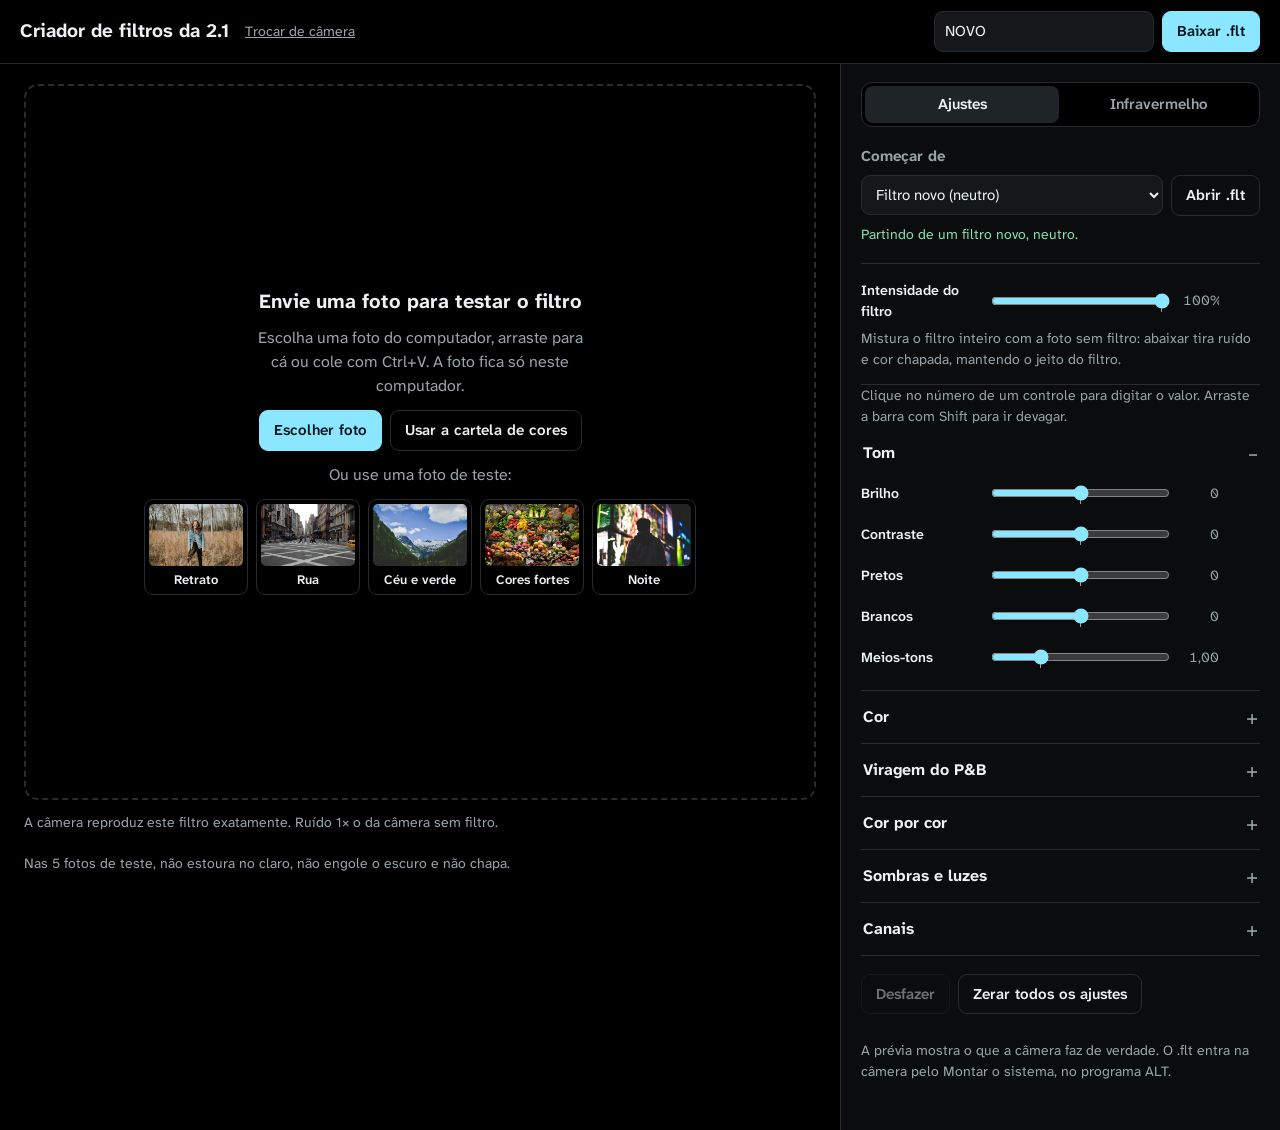
==== criar.html @ a25e5ca7 "Add files via upload" ====
<!doctype html>
<html lang="pt-BR">
<head>
<meta charset="utf-8">
<meta name="viewport" content="width=device-width, initial-scale=1">
<title>Criador de filtros da 2.1</title>
<link rel="stylesheet" href="fonte.css">
<style>
  /* Tema preto: o mesmo preto da tela OLED da camera; o azul-gelo e a cor que ela desenha. A cor fica so na foto. */
  :root {
    color-scheme: dark;
    --fundo: #000000; --painel: #0A0C0D; --campo: #14181A; --campo-forte: #1E2427; --linha: #262C30;
    --tinta: #EDF2F4; --suave: #98A4AA; --tela: #8BE6FF; --tela-tinta: #00161D; --alerta: #FFA477; --certo: #86E0AC;
    --barra: 64px;
  }
  * { box-sizing: border-box; }
  html, body { background: var(--fundo); }
  body { margin: 0; color: var(--tinta); font: 16px/1.5 "Atkinson Hyperlegible Next", "Segoe UI", system-ui, sans-serif; }
  a { color: var(--tela); }

  /* barra de cima: titulo, nome e baixar */
  .barra { position: sticky; top: 0; z-index: 5; min-height: var(--barra); display: flex; flex-wrap: wrap; align-items: center;
    gap: 8px 16px; padding: 10px 20px; background: var(--fundo); border-bottom: 1px solid var(--linha); }
  h1 { font-size: 19px; line-height: 1.2; margin: 0; font-weight: 700; }
  .baixar { margin-left: auto; display: flex; gap: 8px; align-items: center; }
  .baixar input { width: 220px; text-transform: uppercase; }
  #status-baixar { flex-basis: 100%; margin: 0; font-size: 14px; }
  /* so no site: volta para a escolha da camera */
  .trocar-camera { font-size: 14px; color: var(--suave); }
  .trocar-camera:hover, .trocar-camera:focus-visible { color: var(--tela); }
  #status-baixar:empty { display: none; }
  /* usar na roda: um botao por posicao, com o nome que ela tem hoje no Montar o sistema */
  .para-roda { flex-basis: 100%; display: flex; flex-wrap: wrap; gap: 10px 14px; align-items: center; padding: 2px 0 4px; }
  .para-roda[hidden] { display: none; }
  .para-roda > span { font-weight: 600; font-size: 15px; }
  .checagem { flex-basis: 100%; margin: 0; padding: 0; list-style: none; display: grid; gap: 2px; font-size: 14px; color: var(--suave); }
  .checagem li::before { content: "✓ "; color: var(--tinta); }
  .checagem li.aviso { color: var(--alerta); }
  .checagem li.aviso::before { content: "! "; color: var(--alerta); }
  #aviso-nome-roda { flex-basis: 100%; margin: 0; font-size: 14px; }
  .posicoes { display: flex; flex-wrap: wrap; gap: 6px; }
  .posicoes button { display: grid; gap: 1px; min-width: 66px; padding: 6px 10px; text-align: left; line-height: 1.2; }
  .posicoes button span { font-size: 12px; font-weight: 400; color: var(--suave); min-height: 1.2em; }

  /* botoes e campos */
  button, .botao { font: inherit; font-size: 15px; font-weight: 600; cursor: pointer; border-radius: 9px; padding: 8px 14px;
    border: 1px solid var(--tela); background: var(--tela); color: var(--tela-tinta); }
  button.leve, .botao.leve { background: transparent; color: var(--tinta); border-color: var(--linha); }
  button.leve:hover, .botao.leve:hover { border-color: var(--suave); }
  button:focus-visible, .botao:focus-within, input:focus-visible, select:focus-visible, summary:focus-visible, canvas:focus-visible {
    outline: 2px solid var(--tela); outline-offset: 2px; }
  input[type=file] { position: absolute; width: 1px; height: 1px; opacity: 0; }
  select, input[type=text] { font: inherit; font-size: 15px; padding: 8px 10px; border: 1px solid var(--linha); border-radius: 9px;
    background: var(--campo); color: var(--tinta); }
  select { flex: 1; min-width: 0; }
  .linha-botoes { display: flex; flex-wrap: wrap; gap: 8px; align-items: center; }
  .status { margin: 8px 0 0; color: var(--suave); font-size: 14px; }
  .status.erro, .aviso { color: var(--alerta); }
  .status.ok { color: var(--certo); }

  /* area: previa grande a esquerda, ajustes a direita */
  .area { display: grid; grid-template-columns: minmax(0, 1fr) 440px; }
  /* tela larga (ultrawide, tela cheia): a foto ja e limitada pela altura, entao a pagina para de crescer na largura que
     uma foto 16:9 ainda usa nessa altura, mais o painel, e fica centrada, com o cabecalho alinhado a ela */
  :root { --largura: max(980px, calc((100vh - 230px) * 1.78 + 490px)); }
  .barra, .area { max-width: var(--largura); margin-inline: auto; }
  .previa { position: sticky; top: var(--topo-previa, var(--barra)); align-self: start; height: calc(100vh - var(--topo-previa, var(--barra)));
    display: flex; flex-direction: column;
    gap: 12px; padding: 20px 24px; }
  /* a foto ocupa o espaco que sobra e cabe nele inteira (object-fit), em qualquer tamanho de janela: posicionada por
     cima da area, ela nao empurra a faixa de botoes para fora da tela quando a janela e muito larga */
  .tela { flex: 1; min-height: 0; display: grid; place-items: center; position: relative; }
  .tela canvas { position: absolute; inset: 0; display: block; width: 100%; height: 100%; object-fit: contain; cursor: pointer;
    touch-action: none; user-select: none; -webkit-user-select: none; }
  .faixa { display: flex; flex-wrap: wrap; gap: 10px; justify-content: space-between; align-items: center; }
  .segmentos { display: inline-flex; gap: 3px; padding: 3px; border: 1px solid var(--linha); border-radius: 11px; background: var(--painel); }
  .segmentos button, .segmentos .botao { border: 0; border-radius: 8px; padding: 6px 12px; background: transparent; color: var(--suave); }
  .segmentos button:hover, .segmentos .botao:hover { color: var(--tinta); }
  .segmentos [aria-pressed=true] { background: var(--campo-forte); color: var(--tinta); }
  /* sem foto: um convite para escolher, arrastar ou colar uma foto */
  .vazio { width: 100%; height: 100%; min-height: 260px; display: grid; place-content: center; justify-items: center; gap: 12px;
    padding: 24px; text-align: center; border: 2px dashed var(--linha); border-radius: 14px; color: var(--suave); }
  .vazio strong { color: var(--tinta); font-size: 20px; line-height: 1.25; }
  .vazio p { margin: 0; max-width: 34ch; }
  .previa.arrastando .vazio, .previa.arrastando .tela canvas { outline: 2px dashed var(--tela); outline-offset: 4px; }
  .sem-foto .tela canvas, .sem-foto .faixa, .sem-foto .dica { display: none; }
  .com-foto .vazio { display: none; }
  /* as 5 fotos de teste: uma miniatura por foto na tela de inicio, e a lista "Foto" na faixa de baixo */
  .fotos-teste { display: flex; flex-wrap: wrap; justify-content: center; gap: 8px; width: min(560px, 100%); }
  .fotos-teste button { display: grid; gap: 4px; width: 104px; padding: 4px; font-size: 13px; background: transparent; color: var(--tinta);
    border-color: var(--linha); }
  .fotos-teste button:hover { border-color: var(--suave); }
  .fotos-teste img { display: block; width: 100%; aspect-ratio: 3 / 2; object-fit: cover; border-radius: 5px; }
  .escolha-foto { display: inline-flex; gap: 8px; align-items: center; }
  .escolha-foto select { flex: 0 1 auto; }
  .escolha-foto[hidden] { display: none; }
  .dica { margin: 0; color: var(--suave); font-size: 14px; }
  .camera { margin: 0; font-size: 14px; color: var(--suave); }
  .camera.aviso, .camera .aviso { color: var(--alerta); }
  .camera p { margin: 0; }
  /* os limites que estragam a foto: aviso em laranja, nota (o que os de fabrica tambem fazem) no cinza */
  .camera ul { margin: 4px 0 0; padding-left: 18px; display: grid; gap: 2px; }
  .camera .curto { display: none; }
  .estouro { margin: 8px 0 0; font-size: 14px; color: var(--suave); display: grid; gap: 6px; }
  .estouro p { margin: 0; }
  .estouro .aviso { color: var(--alerta); }
  .estouro .ok { color: var(--tinta); }
  .estouro progress { width: 100%; }
  .m-claro { color: #FF5A5A; } .m-escuro { color: #5AA0FF; } .m-chapa { color: #FFD60A; }

  .painel { background: var(--painel); border-left: 1px solid var(--linha); padding: 18px 20px 48px; min-width: 0; }
  h2 { font-size: 15px; font-weight: 700; margin: 0 0 8px; color: var(--suave); }
  .comeco { padding-bottom: 18px; border-bottom: 1px solid var(--linha); }

  /* grupos de ajuste: um aberto por vez */
  details { border-bottom: 1px solid var(--linha); }
  summary { cursor: pointer; font-weight: 700; font-size: 16px; padding: 14px 2px; list-style: none; display: flex; align-items: center; gap: 10px; }
  summary::-webkit-details-marker { display: none; }
  summary::after { content: "+"; margin-left: auto; color: var(--suave); font-weight: 400; font-size: 20px; line-height: 1; }
  details[open] summary::after { content: "–"; }
  .conta { font-size: 13px; font-weight: 600; color: var(--tela); }
  .controles { padding: 0 0 18px; display: grid; gap: 12px; }
  .controle { display: grid; grid-template-columns: 118px minmax(0, 1fr) 46px 26px; gap: 10px; align-items: center; }
  .controle label { font-weight: 600; font-size: 14px; }
  /* o numero ao lado da barra e um campo: parece texto ate passar o mouse ou clicar, e ai se digita */
  .controle .valor { width: 100%; min-width: 0; padding: 3px 4px; border: 1px solid transparent; border-radius: 6px; background: transparent;
    text-align: right; font: inherit; font-variant-numeric: tabular-nums; color: var(--suave); font-size: 14px; }
  .controle .valor:hover { border-color: var(--linha); }
  .controle .valor:focus { border-color: var(--tela); background: var(--campo); color: var(--tinta); outline: none; }
  .controle.mexido .valor { color: var(--tela); font-weight: 700; }
  .controle input[type=range] { width: 100%; accent-color: var(--tela); }
  .zerar-um { visibility: hidden; padding: 0; width: 26px; height: 26px; border-radius: 7px; border: 1px solid var(--linha);
    background: transparent; color: var(--suave); font-size: 14px; line-height: 1; }
  .zerar-um:hover { color: var(--tinta); border-color: var(--suave); }
  .controle.mexido .zerar-um { visibility: visible; }
  .controle.desligado { opacity: .35; pointer-events: none; }
  .nota { color: var(--suave); font-size: 14px; margin: 0; }
  .marca { display: flex; gap: 10px; align-items: center; font-weight: 600; font-size: 15px; }
  .marca input { width: 18px; height: 18px; accent-color: var(--tela); }
  .fichas { display: grid; grid-template-columns: repeat(8, minmax(0, 1fr)); gap: 4px; }
  /* a amostra tem a largura da coluna, nao a do nome ("Vermelho" e "Magenta" sao mais largos que ela e esticavam o
     quadrado); a cor escolhida ganha um anel no quadrado, sem moldura em volta do nome, que pode passar um pouco da coluna */
  .fichas button.ficha { min-width: 0; padding: 4px 4px 2px; border: 0; border-radius: 9px; background: transparent; color: var(--suave);
    font-size: 11px; font-weight: 600; display: grid; grid-template-columns: minmax(0, 1fr); gap: 5px; justify-items: center; }
  .fichas button.ficha[aria-pressed=true] { color: var(--tinta); }
  .fichas button.ficha[aria-pressed=true] .amostra { outline: 2px solid var(--tinta); outline-offset: 2px; }
  .fichas button.ficha[aria-pressed=false]:hover .amostra { outline: 1px solid var(--suave); outline-offset: 2px; }
  .ficha .amostra { width: 100%; aspect-ratio: 1; border-radius: 6px; overflow: hidden; display: grid; grid-template-rows: 1fr 1fr; }
  .ficha .rotulo { white-space: nowrap; }
  .ficha[data-mexida=true] .rotulo { color: var(--tela); }
  .cor-escolhida { font-weight: 700; margin: 2px 0 0; }
  #por-cor.desligado .so-com-cor { opacity: .35; pointer-events: none; }
  .rodape-ajustes { margin: 18px 0 0; display: flex; flex-wrap: wrap; gap: 8px; }
  .rodape-ajustes button:disabled { opacity: 0.45; cursor: default; }
  /* intensidade do filtro: fora dos grupos, sempre a vista */
  .geral { padding: 16px 0 14px; border-bottom: 1px solid var(--linha); }
  .geral .controles { padding: 0 0 6px; }
  /* trocar canais: o select ocupa o lugar do controle deslizante, do valor e do botao */
  .controle.troca select { grid-column: span 3; min-width: 0; }
  /* viragem: um botao por tom, com o degrade sombras -> luzes */
  .tons { display: grid; grid-template-columns: repeat(3, minmax(0, 1fr)); gap: 6px; }
  .tons button { display: grid; gap: 5px; padding: 6px; font-size: 13px; background: transparent; color: var(--suave); border-color: var(--linha); }
  .tons button[aria-pressed=true] { border-color: var(--tinta); background: var(--campo); color: var(--tinta); }
  .tons .degrade { height: 14px; border-radius: 4px; }
  .duas-cores { display: flex; flex-wrap: wrap; gap: 10px 18px; }
  .duas-cores[hidden] { display: none; }
  .duas-cores label { display: flex; gap: 8px; align-items: center; font-weight: 600; font-size: 14px; }
  .cores-ir input[type=color] { width: 100%; }
  input[type=color] { width: 44px; height: 30px; padding: 2px; border: 1px solid var(--linha); border-radius: 6px; background: var(--campo); cursor: pointer; }
  .pe { margin: 26px 0 0; }

  /* abas do painel: Ajustes (os controles), Infravermelho (pelas cores) e Aerochrome (pela matriz do AERORED) */
  .abas { display: grid; grid-template-columns: repeat(2, minmax(0, 1fr)); gap: 3px; padding: 3px; margin: 0 0 18px;
    border: 1px solid var(--linha); border-radius: 11px; background: var(--fundo); }
  .abas button { border: 0; border-radius: 8px; padding: 7px 6px; background: transparent; color: var(--suave); }
  .abas button:hover { color: var(--tinta); }
  .abas [aria-selected=true] { background: var(--campo-forte); color: var(--tinta); }
  [role=tabpanel][hidden] { display: none; }
  .titulo-aba { margin: 20px 0 10px; font-size: 16px; }
  /* os dois jeitos da aba Infravermelho, um cartao cada */
  .cartao { border: 1px solid var(--linha); border-radius: 12px; padding: 14px 16px 16px; margin: 14px 0 0; }
  .titulo-cartao { margin: 0 0 6px; font-size: 18px; }
  /* estilos: uma fila por familia, um botao por estilo, com as cores da folhagem, do ceu e do vermelho */
  .estilos { display: grid; gap: 12px; }
  .estilos .fila { display: grid; gap: 6px; }
  .estilos .fila > span { font-size: 13px; font-weight: 600; color: var(--suave); }
  .estilos .tres { display: grid; grid-template-columns: repeat(3, minmax(0, 1fr)); gap: 6px; }
  .estilos button { display: grid; gap: 3px; padding: 6px 8px 7px; text-align: left; font-size: 14px; background: transparent;
    color: var(--tinta); border-color: var(--linha); }
  .estilos button:hover { border-color: var(--suave); }
  .estilos button small { font-weight: 400; font-size: 12px; color: var(--suave); }
  .estilos button[aria-pressed=true] { border-color: var(--tinta); background: var(--campo); }
  .tiras { display: grid; grid-template-columns: repeat(3, 1fr); height: 14px; border-radius: 4px; overflow: hidden; margin-bottom: 3px; }
  /* cores: o que a coisa e na foto, a cor que voce quer e o que a camera faz, lado a lado */
  .cores-ir { display: grid; gap: 8px; }
  .cores-ir > div { display: grid; grid-template-columns: minmax(64px, 1fr) 54px 54px 54px minmax(76px, 1fr); gap: 8px; align-items: center; }
  .cores-ir .cabeca { font-size: 12px; color: var(--suave); white-space: nowrap; }
  .cores-ir .cabeca span { text-align: center; }
  .cores-ir .rotulo { font-weight: 600; font-size: 14px; }
  .amostra-cor { height: 30px; border-radius: 6px; border: 1px solid var(--linha); }
  .amostra-cor.vazia { border-style: dashed; }
  .cores-ir .perto { font-size: 13px; color: var(--suave); }
  .ruido-ir { margin-top: 16px; }
  .fazer { margin-top: 16px; }
  .andamento { display: flex; gap: 10px; align-items: center; margin-top: 14px; }
  .andamento progress { flex: 1; height: 10px; accent-color: var(--tela); }
  .andamento progress[hidden], .andamento button[hidden] { display: none; }

  @media (max-width: 980px) {
    .barra { position: static; }
    .area { grid-template-columns: 1fr; }
    .previa { top: 0; height: auto; z-index: 3; background: var(--fundo); padding: 10px 16px 12px; border-bottom: 1px solid var(--linha); }
    .tela canvas { position: static; height: auto; max-height: 32vh; }   /* a previa aqui tem a altura da foto */
    .vazio { min-height: 0; padding: 16px; gap: 10px; }
    .vazio strong { font-size: 17px; }
    .fotos-teste button { width: 62px; font-size: 11px; padding: 3px; }
    .segmentos[aria-label=Comparar] { display: none; }   /* no celular: tocar e segurar a foto */
    .dica, .camera { font-size: 13px; }
    /* no celular os avisos saem curtos e lado a lado, para a previa presa no alto nao tomar a tela */
    .camera .longo { display: none; }
    .camera .curto { display: inline; }
    .camera ul { display: flex; flex-wrap: wrap; gap: 0 14px; padding-left: 0; list-style: none; margin-top: 2px; }
    .camera li::before { content: "• "; }
    .painel { border-left: 0; padding: 16px 16px 40px; }
  }
  @media (max-width: 560px) {
    .barra { padding: 10px 16px; }
    .baixar { margin-left: 0; width: 100%; }
    .baixar input { flex: 1; width: auto; min-width: 0; }
    .faixa { gap: 8px; }
    .segmentos button, .segmentos .botao { padding: 6px 9px; font-size: 14px; }
    .fichas { grid-template-columns: repeat(4, minmax(0, 1fr)); }
    .controle { grid-template-columns: minmax(0, 1fr) 46px 26px; }
    .controle label { grid-column: 1 / -1; }
    .controle.troca select { grid-column: 1 / -1; }
  }
</style>
<link rel="icon" href="icone.png">
<script>window.X10_SITE = true;</script>
</head>
<body>
<header class="barra">
  <h1>Criador de filtros da 2.1</h1>
  <div class="baixar">
    <input type="text" id="nome" maxlength="20" aria-label="Nome do filtro" placeholder="Nome do filtro" autocomplete="off">
    <button type="button" class="leve" id="usar-na-roda" aria-expanded="false" aria-controls="para-roda">Usar na roda</button>
    <button type="button" id="baixar">Baixar .flt</button>
  </div>
  <div class="para-roda" id="para-roda" hidden>
    <ul class="checagem" id="checagem-roda" aria-label="Antes de pôr na roda"></ul>
    <span>Pôr este filtro na posição</span>
    <div class="posicoes" id="posicoes-roda" role="group" aria-label="Posição da roda"></div>
    <label class="marca"><input type="checkbox" id="com-nome" checked> Trocar também o nome na tela para <strong id="nome-na-roda"></strong></label>
    <p class="aviso" id="aviso-nome-roda" role="status" hidden></p>
  </div>
  <p class="status" id="status-baixar" role="status"></p>
</header>
<main class="area">
  <section class="previa sem-foto" id="previa" aria-label="Prévia">
    <div class="tela">
      <div class="vazio">
        <strong>Envie uma foto para testar o filtro</strong>
        <p>Escolha uma foto do computador, arraste para cá ou cole com Ctrl+V. A foto fica só neste computador.</p>
        <div class="linha-botoes">
          <label class="botao">Escolher foto<input type="file" class="abrir-foto" accept="image/*"></label>
          <button type="button" class="leve" id="usar-cartela">Usar a cartela de cores</button>
        </div>
        <p>Ou use uma foto de teste:</p>
        <div class="fotos-teste" id="fotos-teste" role="group" aria-label="Fotos de teste"></div>
      </div>
      <canvas id="tela" width="720" height="540" tabindex="0" aria-label="Prévia do filtro. Segure para ver sem o filtro."></canvas>
    </div>
    <div class="faixa">
      <div class="segmentos" role="group" aria-label="Comparar">
        <button type="button" data-ver="camera" aria-pressed="true">Com o filtro</button>
        <button type="button" data-ver="original" aria-pressed="false">Sem filtro</button>
        <button type="button" data-ver="estouro" aria-pressed="false" title="Vermelho: estoura no claro. Azul: engole o escuro. Amarelo: a cor chapa.">Onde estoura</button>
      </div>
      <div class="segmentos" role="group" aria-label="Luz">
        <button type="button" data-luz="dia" aria-pressed="true">Dia</button>
        <button type="button" data-luz="pouca" aria-pressed="false" title="Simula o ruído do sensor com pouca luz">Pouca luz</button>
      </div>
      <div class="escolha-foto">
        <select id="qual-foto" aria-label="Foto da prévia">
          <option value="sua" hidden>Sua foto</option>
          <optgroup label="Fotos de teste" id="grupo-teste"></optgroup>
          <option value="cartela">Cartela de cores</option>
        </select>
        <label class="botao" id="rotulo-trocar">Escolher foto<input type="file" class="abrir-foto" accept="image/*"></label>
      </div>
    </div>
    <p class="dica">Segure a foto para ver como ela é sem o filtro.</p>
    <p class="dica" id="dica-estouro" hidden>Onde estoura: <b class="m-claro">vermelho</b> estoura no claro, <b class="m-escuro">azul</b> engole o escuro, <b class="m-chapa">amarelo</b> a cor chapa (fica lisa). O resto fica cinza.</p>
    <p class="dica" id="credito-foto" hidden></p>
    <p class="dica" id="dica-luz" hidden>Pouca luz: o ruído do sensor é simulado (aproximado, antes da redução de ruído da câmera). Segure a foto para ver o mesmo ruído sem o filtro.</p>
    <div class="camera" id="camera" role="status"></div>
    <div class="estouro" id="estouro" hidden>
      <p id="estouro-texto" role="status"></p>
      <progress id="estouro-progresso" hidden aria-label="Procurando"></progress>
      <div class="linha-botoes">
        <button type="button" id="estouro-tirar" hidden>Tirar estouro</button>
        <button type="button" class="leve" id="estouro-parar" hidden>Parar</button>
        <button type="button" class="leve" id="estouro-voltar" hidden>Voltar ao filtro de antes</button>
      </div>
    </div>
  </section>

  <section class="painel" aria-label="Ajustes">
    <div class="abas" id="abas" role="tablist" aria-label="Jeito de fazer o filtro">
      <button type="button" role="tab" data-aba="ajustes" id="tab-ajustes" aria-controls="aba-ajustes" aria-selected="true">Ajustes</button>
      <button type="button" role="tab" data-aba="ir" id="tab-ir" aria-controls="aba-ir" aria-selected="false" tabindex="-1">Infravermelho</button>
    </div>
    <div id="aba-ajustes" role="tabpanel" aria-labelledby="tab-ajustes">
    <div class="comeco">
      <h2>Começar de</h2>
      <div class="linha-botoes">
        <select id="pronto" aria-label="Filtro de partida"></select>
        <label class="botao leve">Abrir .flt<input type="file" id="abrir" accept=".flt"></label>
      </div>
      <p class="status" id="status-base" role="status"></p>
    </div>
    <div class="geral">
      <div class="controles" data-grupo="geral"></div>
      <p class="nota">Mistura o filtro inteiro com a foto sem filtro: abaixar tira ruído e cor chapada, mantendo o jeito do filtro.</p>
    </div>

    <div id="ajustes">
      <p class="nota dica-controles">Clique no número de um controle para digitar o valor. Arraste a barra com Shift para ir devagar.</p>
      <details id="grupo-site" hidden><summary>Ajustes do JL Camera Tool<span class="conta" data-conta="site"></span></summary><div class="controles" data-grupo="site">
        <p class="nota">Este filtro foi feito no site do fabricante. Estes são os controles dele, com as contas do site, do jeito que vieram no arquivo. Os outros grupos mexem por cima. O granulado do site está no grupo Granulado.</p>
      </div></details>
      <details open><summary>Tom<span class="conta" data-conta="tom"></span></summary><div class="controles" data-grupo="tom"></div></details>
      <details><summary>Cor<span class="conta" data-conta="cor"></span></summary><div class="controles" data-grupo="cor">
        <label class="marca"><input type="checkbox" id="pb"> Preto e branco (mistura dos canais)</label>
        <div class="controle troca" id="linha-troca"><label for="troca">Trocar canais</label><select id="troca">
          <option value="rgb">Não trocar</option>
          <option value="rg">Vermelho ↔ verde (folhas vermelhas, infravermelho falso)</option>
          <option value="gb">Verde ↔ azul</option>
          <option value="rb">Vermelho ↔ azul</option>
          <option value="girar1">Girar: vermelho vira verde, verde vira azul</option>
          <option value="girar2">Girar: vermelho vira azul, verde vira vermelho</option>
        </select></div>
      </div></details>
      <details id="grupo-viragem"><summary>Viragem do P&amp;B<span class="conta" data-conta="viragem"></span></summary><div class="controles" data-grupo="viragem">
        <p class="nota">Pinta o preto e branco: as sombras ganham uma cor e as luzes outra, como numa cópia virada. Quase não mexe no ruído. Escolher um tom liga o “Preto e branco”.</p>
        <p class="nota aviso" id="viragem-desligada" hidden>A viragem só vale com a foto em preto e branco: ligue o “Preto e branco” no grupo Cor.</p>
        <div class="tons" id="tons" role="group" aria-label="Tom da viragem"></div>
        <div class="duas-cores" id="duas-cores" hidden>
          <label>Sombras <input type="color" id="cor-sombras" value="#12343b"></label>
          <label>Luzes <input type="color" id="cor-luzes" value="#f5e6c8"></label>
        </div>
      </div></details>
      <details><summary>Cor por cor<span class="conta" data-conta="porcor"></span></summary><div class="controles" id="por-cor">
        <p class="nota">A câmera tem só uma matriz 3×3 para a cor, então ela não separa as cores como o Lightroom. Cada cor arrasta as vizinhas, e a cor oposta muda junto (vermelho e água, amarelo e azul, verde e magenta). A cor que você mexe chega ao que você pediu, o mais perto que a câmera deixa, e as outras mudam o mínimo a partir de onde já estão. As 2 últimas cores mexidas ficam presas onde você deixou (nome em azul); as outras mostram onde estão de verdade, e mexer numa delas parte daí. Em cada quadrado, a metade de cima é a cor com o filtro sem este ajuste, e a de baixo é o que a câmera faz com ele.</p>
        <p class="nota aviso" id="sem-cor" hidden>Este filtro é preto e branco: não há cor para ajustar.</p>
        <div class="so-com-cor">
          <div class="fichas" role="group" aria-label="Escolha a cor" id="fichas"></div>
          <p class="cor-escolhida" id="cor-escolhida"></p>
          <div class="controle"><label for="c-corH">Matiz</label><input type="range" id="c-corH" min="-90" max="90" step="1" value="0" title="Dois cliques voltam a cor ao padrão e a soltam. Arraste com Shift para ir devagar."><input type="text" class="valor" inputmode="decimal" autocomplete="off" spellcheck="false" aria-label="Matiz: valor"></div>
          <div class="controle"><label for="c-corS">Saturação</label><input type="range" id="c-corS" min="-100" max="100" step="1" value="0" title="Dois cliques voltam a cor ao padrão e a soltam. Arraste com Shift para ir devagar."><input type="text" class="valor" inputmode="decimal" autocomplete="off" spellcheck="false" aria-label="Saturação: valor"></div>
          <p class="nota" id="resultado-cor" role="status"></p>
          <div class="linha-botoes"><button type="button" class="leve" id="zerar-cores">Voltar todas as cores</button></div>
        </div>
      </div></details>
      <details><summary>Sombras e luzes<span class="conta" data-conta="split"></span></summary><div class="controles" data-grupo="split"></div></details>
      <details><summary>Canais<span class="conta" data-conta="canais"></span></summary><div class="controles" data-grupo="canais">
        <p class="nota">Curva de cada canal, como os “Gamma” do JL Camera Tool. Abaixo de 1 escurece o canal, acima de 1 clareia.</p>
      </div></details>
      <!-- escondido desde a revisao de 26/10/2026: nas duas cameras o grao e da posicao, no Montar o sistema, e este
           valor nao e usado; ele continua indo no .flt (o do filtro de partida), para o JL Camera Tool -->
      <details hidden><summary>Granulado<span class="conta" data-conta="grao"></span></summary><div class="controles" data-grupo="grao">
        <p class="nota" id="nota-grao">Fica gravado no <code>.flt</code> e vale no JL Camera Tool e no firmware de teste do fabricante. Na ALT 2.1 o grão é da posição da roda (todas menos o F2) e este valor não é usado, por isso a prévia não o mostra.</p>
      </div></details>
      <div class="rodape-ajustes"><button type="button" class="leve" id="desfazer-filtro" disabled title="Volta o filtro ao passo anterior (Ctrl+Z)">Desfazer</button><button type="button" class="leve" id="zerar">Zerar todos os ajustes</button></div>
    </div>
    <p class="nota pe">A prévia mostra o que a câmera faz de verdade. Para pôr o filtro na roda, use “Usar na roda”, no alto, ou abra o .flt numa posição do <a href="sistema.html">Montar o sistema</a>.</p>
    </div>

    <!-- Infravermelho e Aerochrome numa aba so (revisao de 26/10/2026): as duas faziam infravermelho colorido, e nao
         dava para saber qual usar. Os ids de antes ficam (aba-aero, ir-*, aero-*): os scripts e a receita continuam. -->
    <div id="aba-ir" role="tabpanel" aria-labelledby="tab-ir" hidden>
      <p class="nota">Infravermelho colorido, como os filmes Aerochrome, de dois jeitos. O filtro fica nos Ajustes, com os controles nos lugares, para continuar mexendo.</p>
      <section class="cartao" id="aba-aero" aria-labelledby="titulo-aero">
        <h2 class="titulo-cartao" id="titulo-aero">Partindo do AERORED</h2>
      <p class="nota">Do jeito dos primeiros AERORED: o AERORED da roda como partida, e a folhagem e o céu mexidos à mão. O vermelho, a pele e os cinzas ficam como no AERORED. É na hora.</p>
      <h3 class="titulo-aba">Versão</h3>
      <div class="estilos" id="aero-estilos" role="group" aria-label="Versão"></div>
      <h3 class="titulo-aba">Folhagem</h3>
      <div class="controles" id="aero-folha"></div>
      <h3 class="titulo-aba">Céu</h3>
      <div class="controles" id="aero-ceu"></div>
      <p class="nota">Estes controles mexem na Cor por cor do filtro. A câmera tem uma matriz só para a cor: puxar a folhagem e o céu arrasta um pouco as outras cores, e a página segura o vermelho, a pele e os cinzas onde o AERORED deixa.</p>
      <p class="status" id="aero-status" role="status"></p>
      <div class="linha-botoes">
        <button type="button" id="aero-continuar" hidden>Continuar nos Ajustes</button>
        <button type="button" class="leve" id="aero-desfazer" hidden>Voltar ao filtro de antes</button>
      </div>
      </section>
      <section class="cartao" id="cartao-cores" aria-labelledby="titulo-ir-cores">
        <h2 class="titulo-cartao" id="titulo-ir-cores">Pelas cores que você escolher</h2>
      <div id="ir-controles">
        <p class="nota">Você escolhe a cor que cada coisa ganha, e a página procura o filtro que chega mais perto dela, dentro do que a câmera faz.</p>
        <h3 class="titulo-aba">Estilo</h3>
        <div class="estilos" id="ir-estilos" role="group" aria-label="Estilo"></div>
        <h3 class="titulo-aba">Cores</h3>
        <div class="cores-ir" id="ir-cores">
          <div class="cabeca" aria-hidden="true"><span></span><span>Na foto</span><span>Você quer</span><span>Na câmera</span><span></span></div>
        </div>
        <div class="controle ruido-ir"><label for="c-irRuido">Ruído máximo</label><input type="range" id="c-irRuido" min="1.2" max="2.7" step="0.1" value="2.2" title="Arraste com Shift para ir devagar."><input type="text" class="valor" inputmode="decimal" autocomplete="off" spellcheck="false" aria-label="Ruído máximo: valor"><span></span></div>
        <p class="nota">Mais alto deixa as cores chegarem mais perto, mas a foto fica mais granulada em pouca luz. Bom: até 2,2×.</p>
        <div class="linha-botoes fazer"><button type="button" id="ir-fazer">Fazer o filtro</button></div>
        <p class="nota">Começa de um filtro novo: o que estiver nos Ajustes é trocado (dá para voltar). Leva alguns segundos.</p>
      </div>
      <div class="andamento">
        <progress id="ir-progresso" max="100" value="0" hidden aria-label="Andamento"></progress>
        <button type="button" class="leve" id="ir-parar" hidden>Parar</button>
      </div>
      <p class="status" id="ir-status" role="status"></p>
      <div class="linha-botoes">
        <button type="button" id="ir-continuar" hidden>Continuar nos Ajustes</button>
        <button type="button" class="leve" id="ir-desfazer" hidden>Voltar ao filtro de antes</button>
      </div>
      </section>
    </div>
  </section>
</main>

<script src="nucleo.js"></script>
<script src="filtros_biblioteca.js"></script>
<script src="foto.js"></script>
<script src="salvar.js"></script>
<script src="amostras_estouro.js"></script>
<script src="fotos_teste.js"></script>
<script src="fonte_nomes.js"></script>
<script>
"use strict";
const $ = (id) => document.getElementById(id);
// Qual camera: criar.html e a 2.1; criar.html?camera=1.0 e a 1.0. As duas tem a mesma matriz do sensor (diferenca de 1
// ponto em 1024), entao o filtro e a previa sao os mesmos. Muda para onde o filtro vai: as posicoes (8 ou 6), os nomes
// delas e o Montar o sistema de cada uma, cada camera com as suas chaves no localStorage e no sessionStorage.
const UM = new URLSearchParams(location.search).get("camera") === "1.0";
const daCamera = (k) => (UM ? `${k}-1.0` : k);
const MONTADOR = UM ? "sistema10.html" : "sistema.html";
const POSICOES_RODA = UM ? 6 : 8;
if (UM) {
  document.title = "Criador de filtros da 1.0";
  document.querySelector("h1").textContent = "Criador de filtros da 1.0";
  document.querySelectorAll('a[href="sistema.html"]').forEach((a) => { a.href = MONTADOR; });
  $("nota-grao").innerHTML = "Fica gravado no <code>.flt</code> e vale no JL Camera Tool e no firmware de teste do fabricante. Na 1.0 o grão liga ou desliga em cada posição, no Montar o sistema, e este valor não é usado, por isso a prévia não o mostra.";
}
// No site (so o Criar filtros, publicado no GitHub: _scripts/montar_site_criador.js poe window.X10_SITE e tira os
// filtros de fabrica): sem o "Usar na roda" e sem link para o Montar o sistema, que so existe no programa ALT. No alto,
// "Trocar de câmera" volta para a escolha da camera (o index.html do site).
const SO_CRIADOR = window.X10_SITE === true;
if (SO_CRIADOR) {
  $("usar-na-roda").hidden = true;
  document.querySelector(".nota.pe").textContent = "A prévia mostra o que a câmera faz de verdade. O .flt entra na câmera pelo Montar o sistema, no programa ALT.";
  const trocar = document.createElement("a");
  trocar.href = "index.html"; trocar.className = "trocar-camera"; trocar.textContent = "Trocar de câmera";
  document.querySelector("h1").after(trocar);
}
// matriz do sensor da camera (x1024): o .flt descreve o "visual" sobre ela; a camera grava .flt . sensor. A da 1.0 e a
// da 2.1 com 1 ponto de diferenca em 4 numeros (a da 1.0 em 0x3AE84 do firmware dela, a da 2.1 no F3 de fabrica)
const SENSOR = UM ? [1838, -1167, 353, -370, 1671, -277, 43, -706, 1686] : [1838, -1168, 353, -371, 1671, -278, 43, -707, 1686];
const Y709 = [0.2126, 0.7152, 0.0722];
const IDENT = [1, 0, 0, 0, 1, 0, 0, 0, 1];
const mul3 = (p, q) => Array.from({ length: 9 }, (_, k) => {
  const i = Math.floor(k / 3), j = k % 3;
  return p[3 * i] * q[j] + p[3 * i + 1] * q[3 + j] + p[3 * i + 2] * q[6 + j];
});
function inv3(m) {
  const [a, b, c, d, e, f, g, h, i] = m;
  const A = e * i - f * h, B = -(d * i - f * g), C = d * h - e * g, det = a * A + b * B + c * C;
  return [A, -(b * i - c * h), b * f - c * e, B, a * i - c * g, -(a * f - c * d), C, -(a * h - b * g), a * e - b * d].map((v) => v / det);
}
const clamp01 = (x) => Math.min(1, Math.max(0, x));

// ---------- controles ----------
const CONTROLES = {
  tom: [
    ["brilho", "Brilho", -100, 100, 1, 0], ["contraste", "Contraste", -100, 100, 1, 0],
    ["pretos", "Pretos", -50, 50, 1, 0], ["brancos", "Brancos", -50, 50, 1, 0], ["meios", "Meios-tons", 0.3, 3, 0.01, 1],
  ],
  cor: [
    ["temp", "Temperatura", -100, 100, 1, 0], ["tinta", "Tinta", -100, 100, 1, 0],
    ["sat", "Saturação", 0, 2, 0.01, 1], ["matiz", "Matiz", -180, 180, 1, 0],
    ["mixR", "Peso do vermelho", -1, 2, 0.01, 0.3], ["mixG", "Peso do verde", -1, 2, 0.01, 0.59], ["mixB", "Peso do azul", -1, 2, 0.01, 0.11],
  ],
  split: [
    ["sombrasF", "Sombras: força", 0, 100, 1, 0], ["sombrasH", "Sombras: cor", 0, 360, 1, 210],
    ["luzesF", "Luzes: força", 0, 100, 1, 0], ["luzesH", "Luzes: cor", 0, 360, 1, 40], ["equilibrio", "Equilíbrio", -100, 100, 1, 0],
  ],
  canais: [["gamaR", "Gama vermelho", 0.3, 3, 0.01, 1], ["gamaG", "Gama verde", 0.3, 3, 0.01, 1], ["gamaB", "Gama azul", 0.3, 3, 0.01, 1]],
  grao: [["grao", "Granulado", 0, 64, 1, 0]],
  geral: [["intensidade", "Intensidade do filtro", 0, 100, 1, 100]],
  viragem: [["forcaVir", "Força", 0, 100, 1, 100]],
  // os do JL Camera Tool, com as faixas do site (JL_CAM_ColorControls.js:62); so aparecem com um filtro feito nele
  site: [["sBrilho", "Brilho", -255, 255, 1, 0], ["sContraste", "Contraste", 0, 2, 0.01, 1], ["sSat", "Saturação", 0, 4, 0.01, 1],
    ["sMatiz", "Matiz", 0, 360, 1, 0], ["sGamaR", "Gamma vermelho", 0.1, 2, 0.01, 1], ["sGamaG", "Gamma verde", 0.1, 2, 0.01, 1],
    ["sGamaB", "Gamma azul", 0.1, 2, 0.01, 1]],
};
const SITE = { sBrilho: "brightness", sContraste: "contrast", sSat: "saturation", sMatiz: "hue", sGamaR: "gammaR", sGamaG: "gammaG", sGamaB: "gammaB" };
// O numero ao lado de cada barra tambem se digita (pedido de 24/10/2026): Enter ou sair do campo aplica, com virgula ou
// ponto, o sinal de menos e o % ou o grau do numero; fora da faixa vai para a ponta da barra, e o passo e o dela. Esc
// desiste. Aplicar e o mesmo que mexer na barra (o evento "input" dela), entao vale para a Cor por cor tambem.
function numeroDigitavel(r, campo, mostrar) {
  const aplicar = () => {
    const t = campo.value.trim().replace(/[\s%°+×]/g, "").replace(/[−–]/g, "-").replace(",", ".");
    const n = t === "" ? NaN : Number(t);
    if (!Number.isFinite(n)) { mostrar(); return; }
    r.value = Math.min(Number(r.max), Math.max(Number(r.min), n));
    r.dispatchEvent(new Event("input"));
    mostrar();
  };
  campo.addEventListener("change", aplicar);
  campo.addEventListener("keydown", (ev) => {
    if (ev.key === "Enter") { ev.preventDefault(); aplicar(); campo.select(); }
    else if (ev.key === "Escape") { ev.preventDefault(); mostrar(); campo.blur(); }
  });
  campo.addEventListener("focus", () => campo.select());
}
// Arrastar a barra com Shift anda 10 vezes mais devagar (o ajuste fino); soltar o Shift no meio volta ao normal. Para
// isso o arrasto com o mouse e feito aqui, e nao pelo navegador: clicar na trilha leva o polegar ate la, pegar o
// polegar nao o faz pular, e a conta guarda as fracoes para o passo da barra andar aos poucos. No toque fica o do
// navegador (sem Shift). O polegar do Chrome tem 16 px.
const POLEGAR = 16;
function barraComShift(r) {
  let arrasto = null;
  const faixa = () => Number(r.max) - Number(r.min);
  const util = () => { const b = r.getBoundingClientRect(); return { esq: b.left + POLEGAR / 2, larg: Math.max(1, b.width - POLEGAR) }; };
  const por = (v) => {
    const antes = r.value;
    r.value = Math.min(Number(r.max), Math.max(Number(r.min), v));
    if (r.value !== antes) r.dispatchEvent(new Event("input"));
  };
  r.addEventListener("pointerdown", (ev) => {
    if (ev.pointerType === "touch" || ev.button !== 0) return;
    ev.preventDefault(); r.focus();
    try { r.setPointerCapture(ev.pointerId); } catch (e) { /* segue sem captura */ }
    const g = util(), atual = Number(r.value), polegar = g.esq + (atual - Number(r.min)) / faixa() * g.larg;
    arrasto = { id: ev.pointerId, x: ev.clientX, v: atual };
    if (!ev.shiftKey && Math.abs(ev.clientX - polegar) > POLEGAR / 2 + 2) {   // clicou na trilha
      arrasto.v = Number(r.min) + (ev.clientX - g.esq) / g.larg * faixa();
      por(arrasto.v);
    }
  });
  r.addEventListener("pointermove", (ev) => {
    if (!arrasto || ev.pointerId !== arrasto.id) return;
    arrasto.v += (ev.clientX - arrasto.x) / util().larg * faixa() * (ev.shiftKey ? 0.1 : 1);
    arrasto.v = Math.min(Number(r.max), Math.max(Number(r.min), arrasto.v));
    arrasto.x = ev.clientX;
    por(arrasto.v);
  });
  const soltar = (ev) => { if (arrasto && ev.pointerId === arrasto.id) arrasto = null; };
  r.addEventListener("pointerup", soltar);
  r.addEventListener("pointercancel", soltar);
}
const AJUDA = { temp: "− frio · + quente", tinta: "− verde · + magenta", pretos: "− corta · + levanta", brancos: "− apaga · + estoura",
  meios: "− escurece · + clareia os meios-tons (1 = sem mudança)", gamaR: "− escurece · + clareia o vermelho (1 = sem mudança)",
  gamaG: "− escurece · + clareia o verde (1 = sem mudança)", gamaB: "− escurece · + clareia o azul (1 = sem mudança)",
  sombrasH: "A cor só vale com a força acima de 0", luzesH: "A cor só vale com a força acima de 0",
  ...Object.fromEntries(Object.keys(SITE).map((k) => [k, "Dois cliques voltam ao valor do arquivo"])) };
const SUFIXO = { intensidade: "%", forcaVir: "%" };
const A = {};
const entradas = {};
for (const [grupo, lista] of Object.entries(CONTROLES)) {
  const caixa = document.querySelector(`[data-grupo=${grupo}]`);
  for (const [chave, rotulo, min, max, passo, padrao] of lista) {
    A[chave] = padrao;
    const linha = document.createElement("div");
    linha.className = "controle";
    linha.dataset.chave = chave;
    const marca = grupo !== "site" && padrao !== min ? ` list="marca-${chave}"` : "";
    linha.innerHTML = `<label for="c-${chave}">${rotulo}</label><input type="range" id="c-${chave}" min="${min}" max="${max}" step="${passo}" value="${padrao}"${marca} title="${AJUDA[chave] || "Dois cliques voltam ao padrão"}. Arraste com Shift para ir devagar."><input type="text" class="valor" inputmode="decimal" autocomplete="off" spellcheck="false" aria-label="${rotulo}: valor"><button type="button" class="zerar-um" title="Voltar ao padrão" aria-label="Voltar ${rotulo.toLowerCase()} ao padrão">↺</button>${marca ? `<datalist id="marca-${chave}"><option value="${padrao}"></option></datalist>` : ""}`;
    const r = linha.querySelector("input[type=range]"), o = linha.querySelector(".valor");
    const mostrar = () => { o.value = (passo < 1 ? Number(r.value).toFixed(2).replace(".", ",") : r.value) + (SUFIXO[chave] || ""); };
    const voltar = () => { const p = entradas[chave].padrao; r.value = p; A[chave] = p; mostrar(); agendar(); };
    r.addEventListener("input", () => { A[chave] = Number(r.value); mostrar(); agendar(); });
    r.addEventListener("dblclick", voltar);
    linha.querySelector(".zerar-um").addEventListener("click", voltar);
    numeroDigitavel(r, o, mostrar); barraComShift(r);
    entradas[chave] = { r, mostrar, padrao, linha, grupo };
    mostrar();
    caixa.appendChild(linha);
  }
}
A.pb = false;
$("pb").addEventListener("change", () => { A.pb = $("pb").checked; ligarMistura(); agendar(); });
// trocar canais: fica no fim do grupo Cor, depois dos controles deslizantes
document.querySelector("[data-grupo=cor]").append($("linha-troca"));
A.troca = "rgb";
$("troca").addEventListener("change", () => { A.troca = $("troca").value; agendar(); });
// o que mudou: cada controle fora do padrao fica marcado, e cada grupo diz quantos mudou
function marcarMudados() {
  const conta = { site: 0, geral: 0, tom: 0, cor: (A.pb ? 1 : 0) + (A.troca !== "rgb" ? 1 : 0), viragem: A.virar !== "nenhum" ? 1 : 0, split: 0, canais: 0, grao: 0, porcor: 0 };
  for (const e of Object.values(entradas)) {
    const k = e.r.id.slice(2), mudou = Math.abs(A[k] - e.padrao) > 1e-9 && !e.linha.classList.contains("desligado");
    e.linha.classList.toggle("mexido", mudou);
    if (mudou) conta[e.grupo]++;
  }
  conta.porcor = A.pb ? 0 : A.porCor.mexidas.length;
  for (const [g, n] of Object.entries(conta)) {
    const el = document.querySelector(`[data-conta=${g}]`);
    if (el) el.textContent = n ? (n === 1 ? "1 mudado" : `${n} mudados`) : "";
  }
}
// um grupo aberto por vez
document.querySelectorAll("#ajustes details").forEach((d, _, todos) => d.addEventListener("toggle", () => {
  if (d.open) todos.forEach((o) => { if (o !== d) o.open = false; });
}));
function ligarMistura() {                  // o controle que nao vale sai da tela (revisao de 26/10/2026; antes ficava apagado)
  const desligar = (k, sim) => { const l = document.querySelector(`[data-chave=${k}]`); l.classList.toggle("desligado", sim); l.inert = sim; l.hidden = sim; };
  for (const k of ["mixR", "mixG", "mixB"]) desligar(k, !A.pb);
  for (const k of ["sat", "matiz"]) desligar(k, A.pb);
}
// valor que nao e numero (receita mexida a mao) fica no padrao; fora da faixa, vai para a ponta do controle
function noControle(e, v) {
  const n = v == null || v === "" ? NaN : Number(v);
  return Number.isFinite(n) ? Math.min(Number(e.r.max), Math.max(Number(e.r.min), n)) : e.padrao;
}
function definirControles(valores) {
  for (const [k, e] of Object.entries(entradas)) { A[k] = noControle(e, valores[k]); e.r.value = A[k]; e.mostrar(); }
  A.pb = false; $("pb").checked = false; ligarMistura();
  A.troca = "rgb"; $("troca").value = "rgb";
  A.virar = "nenhum"; A.sombraCor = DUAS_CORES[0]; A.luzCor = DUAS_CORES[1]; mostrarTons();
  zerarCores();
}

// ---------- viragem do P&B ----------
// Cada tom e um degrade das sombras para as luzes. Numa foto em P&B (as 3 linhas da matriz iguais) os 3 canais chegam
// iguais nas curvas, entao cada nivel pode virar um ponto do degrade so com as curvas: a matriz nao muda e o ruido tambem nao.
const TONS = [["nenhum", "Nenhum", ["#000000", "#ffffff"]], ["sepia", "Sépia", ["#2a180c", "#fbefd9"]], ["selenio", "Selênio", ["#24161d", "#f2ede9"]],
  ["cianotipo", "Cianótipo", ["#0a2342", "#e4eef5"]], ["platina", "Platina", ["#1b1815", "#f3ebdd"]], ["duas", "Duas cores", null]];
const DUAS_CORES = ["#12343b", "#f5e6c8"];                // petroleo -> creme, ate voce escolher
A.virar = "nenhum"; A.sombraCor = DUAS_CORES[0]; A.luzCor = DUAS_CORES[1];
const botoesTom = {};
for (const [chave, rotulo] of TONS) {
  const b = document.createElement("button");
  b.type = "button"; b.dataset.tom = chave;
  b.innerHTML = `<span class="degrade"></span><span>${rotulo}</span>`;
  b.addEventListener("click", () => escolherTom(chave));
  $("tons").appendChild(b);
  botoesTom[chave] = b;
}
const coresDoTom = (chave) => (chave === "duas" ? [A.sombraCor, A.luzCor] : TONS.find((t) => t[0] === chave)[2]);
function mostrarTons() {
  for (const [chave, b] of Object.entries(botoesTom)) {
    const [s, l] = coresDoTom(chave);
    b.querySelector(".degrade").style.background = `linear-gradient(90deg, ${s}, ${l})`;
    b.setAttribute("aria-pressed", String(chave === A.virar));
  }
  $("duas-cores").hidden = A.virar !== "duas";
  $("cor-sombras").value = A.sombraCor; $("cor-luzes").value = A.luzCor;
  const forca = entradas.forcaVir.linha, sem = A.virar === "nenhum";
  forca.classList.toggle("desligado", sem); forca.inert = sem;
}
function escolherTom(chave) {
  A.virar = chave;
  // um tom pede a foto em P&B: se ela ainda tem cor, liga o "Preto e branco" (os pesos dos canais continuam valendo)
  if (chave !== "nenhum" && !A.pb && !linhasIguais(lookDoFiltro(false))) { A.pb = true; $("pb").checked = true; ligarMistura(); }
  mostrarTons(); agendar();
}
$("cor-sombras").addEventListener("input", () => { A.sombraCor = $("cor-sombras").value; A.virar = "duas"; mostrarTons(); agendar(); });
$("cor-luzes").addEventListener("input", () => { A.luzCor = $("cor-luzes").value; A.virar = "duas"; mostrarTons(); agendar(); });
mostrarTons();

// ---------- cor por cor ----------
// 8 cores de referencia (como no Lightroom), em saturacao media para sobrar espaco para mais cor
const CORES = [["vermelho", "Vermelho", 0], ["laranja", "Laranja", 30], ["amarelo", "Amarelo", 60], ["verde", "Verde", 120],
  ["agua", "Água", 180], ["azul", "Azul", 225], ["roxo", "Roxo", 270], ["magenta", "Magenta", 315]];
// Estado (24/10/2026, "exata e com memoria"): A.porCor.H e a matriz da Cor por cor (luz linear, depois da partida e
// dos ajustes); mexidas = as cores que voce tocou, na ordem; pedidos = as presas (no maximo 2: a ultima e a anterior),
// cada uma com o matiz e a saturacao que voce deixou. As outras nao tem pedido: mostram onde estao de verdade.
const novaPorCor = () => ({ H: IDENT.slice(), mexidas: [], pedidos: {} });
A.porCor = novaPorCor();
let sessao = null, avisoCor = "";            // a mexida em andamento numa cor e o aviso dela (ver mexerNaCor)
const presas = () => A.porCor.mexidas.filter((k) => A.porCor.pedidos[k]);
let corAtual = "vermelho";
const fichas = {};
for (const [chave, rotulo] of CORES) {
  const b = document.createElement("button");
  b.type = "button"; b.className = "ficha"; b.dataset.cor = chave; b.setAttribute("aria-pressed", String(chave === corAtual));
  b.innerHTML = `<span class="amostra"><span class="antes"></span><span class="depois"></span></span><span class="rotulo">${rotulo}</span>`;
  b.addEventListener("click", () => escolherCor(chave));
  $("fichas").appendChild(b);
  fichas[chave] = b;
}
const corH = $("c-corH"), corS = $("c-corS");
const sinal = (v) => (v > 0 ? "+" : v < 0 ? "−" : "") + Math.abs(v);
// o valor que a barra e o numero mostram: o que voce deixou (presa) ou onde a cor esta de verdade (solta)
function mostrarValores(v) {
  corH.value = v.h; corS.value = v.s;
  corH.nextElementSibling.value = sinal(v.h) + "°";
  corS.nextElementSibling.value = sinal(v.s) + "%";
}
function mostrarCor() {
  const presa = A.porCor.pedidos[corAtual], real = presa ? null : realDasCores()[corAtual];
  mostrarValores(presa || { h: real.h, s: real.s ?? 0 });
  $("cor-escolhida").textContent = CORES.find((x) => x[0] === corAtual)[1];
  const p = presas();
  for (const [k, b] of Object.entries(fichas)) {
    b.setAttribute("aria-pressed", String(k === corAtual));
    b.dataset.mexida = String(p.includes(k));
  }
}
function escolherCor(chave) { corAtual = chave; sessao = null; avisoCor = ""; mostrarCor(); agendar(); }
function zerarCores() { A.porCor = novaPorCor(); sessao = null; avisoCor = ""; mostrarCor(); }
corH.addEventListener("input", () => mexerNaCor("h"));
corS.addEventListener("input", () => mexerNaCor("s"));
corH.addEventListener("dblclick", () => voltarCor(corAtual));
corS.addEventListener("dblclick", () => voltarCor(corAtual));
numeroDigitavel(corH, corH.nextElementSibling, mostrarCor); numeroDigitavel(corS, corS.nextElementSibling, mostrarCor);
barraComShift(corH); barraComShift(corS);
$("zerar-cores").addEventListener("click", () => { zerarCores(); agendar(); });

// ---------- filtro de partida ----------
let base = null;
const NEUTRO = { nome: "NOVO", matriz: [1024, 0, 0, 0, 1024, 0, 0, 0, 1024], curvas: [0, 1, 2].map(() => Array.from({ length: 256 }, (_, i) => i)), grao: 0 };
// filtro feito no JL Camera Tool: a base sai dos controles do site (X10.fltDoSite), que comecam no valor do arquivo
let siteAtivo = false;
const siteAtual = () => Object.fromEntries(Object.entries(SITE).map(([k, s]) => [s, A[k]]));
let cacheSite = { chave: "", b: null };
function baseAtual() {
  if (!siteAtivo) return base;
  const chave = JSON.stringify(siteAtual());
  if (chave !== cacheSite.chave) cacheSite = { chave, b: X10.fltDoSite(siteAtual()) };
  return cacheSite.b;
}
function ligarSite(site) {
  siteAtivo = !!site;
  const lista = Object.fromEntries(CONTROLES.site.map((c) => [c[0], c[5]]));
  for (const [k, s] of Object.entries(SITE)) { entradas[k].padrao = lista[k]; if (site) entradas[k].padrao = noControle(entradas[k], site[s]); }
  const g = $("grupo-site"), estavaAberto = g.open && !g.hidden;
  g.hidden = !siteAtivo;
  if (siteAtivo) g.open = true;                              // abre sozinho: e o que o arquivo trouxe
  else if (estavaAberto) { g.open = false; document.querySelector("#ajustes details:not(#grupo-site)").open = true; }
}
// Os "Continuar nos Ajustes" e "Voltar ao filtro de antes" das abas valem logo depois delas. Outro filtro em "Comecar de"
// ou o Zerar os escondem: antes, o Voltar ficava la e jogava fora o filtro escolhido depois (revisao de 26/10/2026).
function esconderVoltar() { for (const id of ["ir-continuar", "ir-desfazer", "aero-continuar", "aero-desfazer"]) $(id).hidden = true; }
// ---------- fechar sem salvar (revisao de 26/10/2026) ----------
// A receita de quando o filtro foi aberto, escolhido, baixado ou mandado para a roda e a referencia: diferente dela =
// trabalho que se perderia ao fechar ou recarregar. O beforeunload faz o navegador perguntar; o programa ALT pergunta
// antes de fechar a janela.
let receitaSalva = null;
const receitaAgora = () => JSON.stringify(receitaAtual());
function marcarSalvo() { try { receitaSalva = receitaAgora(); } catch (e) { receitaSalva = null; } }
function trabalhoNaoSalvo() {
  if (!base || receitaSalva === null) return false;
  try { return receitaAgora() !== receitaSalva; } catch (e) { return true; }
}
window.trabalhoNaoSalvo = trabalhoNaoSalvo;
window.addEventListener("beforeunload", (ev) => { if (trabalhoNaoSalvo()) { ev.preventDefault(); ev.returnValue = ""; } });
function usarBase(b, origem, site = null) {
  esconderVoltar();
  base = { nome: b.nome, matriz: b.matriz.slice(), curvas: b.curvas.map((c) => c.map(Number)), grao: Number(b.grao) || 0, camera: b.camera || null };
  entradas.grao.padrao = Math.max(0, Math.min(64, Math.round(base.grao)));   // o grao do filtro de partida e o "padrao"
  ligarSite(site);
  definirControles({});
  $("nome").value = base.nome;
  nomeTrocadoPorCodigo();
  $("status-base").className = "status ok";
  $("status-base").textContent = `Partindo de ${origem}.`;
  marcarSalvo();
  agendar();
}
const sel = $("pronto");
sel.innerHTML = '<option value="novo">Filtro novo (neutro)</option><option value="arquivo" hidden></option><option value="partida" hidden></option>';
const opArquivo = sel.querySelector('[value="arquivo"]');   // o ultimo .flt aberto: escolher de novo reabre ele
const opPartida = sel.querySelector('[value="partida"]');   // o filtro de partida que saiu da lista (o sistema mudou)
let ultimoArquivo = null;
// A lista: os 8 filtros do sistema que esta no Montar o sistema (ele os manda pelo sessionStorage, que some ao fechar o
// programa) ou, sem ele, os 8 de fabrica. Mais os 8 de cada outra versao lida la ("Ler outra versão") nesta sessao.
// Sem historico de uma vez para a outra (desde 23/10/2026). Na 1.0: os 6 do Montar o sistema da 1.0, ou os 6 de
// fabrica dela (filtros_prontos10.js); "Ler outra versão" so existe na 2.1.
let prontos = [];
function lerProntos() {
  let lista = (UM ? window.FILTROS_PRONTOS_10 : window.FILTROS_PRONTOS) || [];
  try {
    const d = JSON.parse(sessionStorage.getItem(daCamera("x10-filtros-do-sistema")) || "null");
    if (d && Array.isArray(d.filtros) && d.filtros.length) lista = d.filtros.map((f) => ({ grupo: String(d.grupo), nome: String(f.nome), flt: String(f.flt) }));
  } catch (e) { /* segue com os de fabrica */ }
  // os filtros da biblioteca (filtros/BIBLIOTECA, por categoria), nas duas cameras: o sensor e o mesmo (revisao de 26/10/2026)
  const biblioteca = (window.FILTROS_BIBLIOTECA || []).map((f) => ({ grupo: String(f.grupo), nome: String(f.nome), flt: String(f.flt), biblioteca: true }));
  if (UM) return lista.concat(biblioteca);
  try {
    const v = JSON.parse(sessionStorage.getItem("x10-filtros-outras-versoes") || "null");
    if (Array.isArray(v)) for (const g of v) if (g && Array.isArray(g.filtros))
      lista = lista.concat(g.filtros.map((f) => ({ grupo: String(g.grupo), nome: String(f.nome), flt: String(f.flt) })));
  } catch (e) { /* segue sem as outras versoes */ }
  return lista.concat(biblioteca);
}
function montarLista() {
  const escolhido = /^\d+$/.test(sel.value) ? prontos[Number(sel.value)] : null;
  prontos = lerProntos();
  sel.querySelectorAll("optgroup").forEach((g) => g.remove());
  const grupos = {};
  prontos.forEach((f, i) => {
    if (!grupos[f.grupo]) { grupos[f.grupo] = document.createElement("optgroup"); grupos[f.grupo].label = f.grupo; sel.appendChild(grupos[f.grupo]); }
    const o = document.createElement("option"); o.value = String(i); o.textContent = f.nome; grupos[f.grupo].appendChild(o);
  });
  if (escolhido) {                                       // a partida continua a mesma, mesmo saindo da lista
    const i = prontos.findIndex((f) => f.flt === escolhido.flt && f.nome === escolhido.nome);
    if (i >= 0) sel.value = String(i);
    else { opPartida.textContent = `Partindo de: ${escolhido.nome}`; sel.value = "partida"; }
  }
}
montarLista();
window.addEventListener("storage", (ev) => { if (ev.key === daCamera("x10-filtros-do-sistema") || (!UM && ev.key === "x10-filtros-outras-versoes") || ev.key === null) montarLista(); });
sel.addEventListener("change", () => {
  if (sel.value === "novo") return usarBase(NEUTRO, "um filtro novo, neutro");
  if (sel.value === "arquivo") return ultimoArquivo && abrirTextoFlt(ultimoArquivo.texto, ultimoArquivo.arquivo);
  if (sel.value === "partida") return;
  const i = Number(sel.value), f = prontos[i];
  if (f.biblioteca) {                                    // da biblioteca: abre com a receita, os controles nos lugares
    abrirTextoFlt(f.flt, `${f.nome}.flt`);
    sel.value = String(i); opArquivo.hidden = true;
    $("status-base").textContent = `Partindo de ${f.nome} (${f.grupo.toLowerCase()}), com os controles do jeito que foram salvos.`;
    return;
  }
  const lido = X10.lerFlt(f.flt), site = X10.ajustesDoSite(lido);
  usarBase({ ...lido, nome: f.nome.replace(/^F\d\s+/, "") }, `${f.nome} (${f.grupo.charAt(0).toLowerCase()}${f.grupo.slice(1)})`, site);
  $("status-base").textContent += site ? " Ele foi feito no JL Camera Tool: os ajustes do site abriram no primeiro grupo, e os outros grupos mexem por cima."
    : " As cores dele viraram a base: os controles começam no zero e mexem por cima delas.";
});
// receita: os controles do criador vao junto no .flt baixado (linha "criador:"), para voltarem ao abrir o arquivo.
// Com um filtro do site, os ajustes do site vao em "site" (e nas linhas brightness: etc., para o site reabrir com eles);
// "base" leva as tabelas que eles fazem, para uma versao antiga do criador abrir igual.
const eNeutro = (b) => b.matriz.every((v, i) => v === NEUTRO.matriz[i]) && b.curvas.every((c) => c.every((v, i) => Number(v) === i));
// a ordem das chaves na receita fica a de antes de 26/10/2026 (a cor antes da forca nas Sombras e luzes): na tela a
// forca veio para cima, mas os .flt saem iguais, byte a byte
const ORDEM_DA_RECEITA = (() => {
  const k = Object.keys(entradas), trocar = (a, b) => { const i = k.indexOf(a), j = k.indexOf(b); [k[i], k[j]] = [k[j], k[i]]; };
  trocar("sombrasF", "sombrasH"); trocar("luzesF", "luzesH");
  return k;
})();
function receitaAtual() {
  const controles = {}, b = baseAtual();
  for (const k of ORDEM_DA_RECEITA) if (!SITE[k]) controles[k] = A[k];
  return { versao: 1, base: eNeutro(b) ? "novo" : { matriz: b.matriz, curvas: b.curvas }, ...(siteAtivo ? { site: siteAtual() } : {}),
    graoPartida: entradas.grao.padrao, controles, pb: A.pb,                // o grao do filtro de partida continua sendo o "padrao"
    troca: A.troca, viragem: { tom: A.virar, sombra: A.sombraCor, luz: A.luzCor },
    porCor: { versao: 2, H: A.porCor.H.slice(), mexidas: A.porCor.mexidas.slice(), pedidos: { ...A.porCor.pedidos } },
    ...(receitaDoAero() ? { aero: receitaDoAero() } : {}) };
}
const fltParaBaixar = () => X10.escreverFlt({ ...comExato(montarFlt()), receita: receitaAtual(), ...(siteAtivo ? { site: siteAtual() } : {}) });
// a receita so e usada se estiver inteira: 9 numeros de matriz, 3 curvas de 256, ajustes do site em numero.
// Uma receita mexida a mao ou cortada nao chega a mexer na pagina (antes ela travava a previa e o Baixar).
const numeros = (l, n) => Array.isArray(l) && l.length === n && l.every((v) => typeof v === "number" && Number.isFinite(v));
function receitaInteira(r) {
  if (!r || typeof r !== "object" || Number(r.versao) !== 1) return null;
  const site = r.site == null ? null : r.site;
  if (site !== null && (typeof site !== "object" || !Object.values(SITE).every((s) => Number.isFinite(Number(site[s]))))) return null;
  const b = site ? X10.fltDoSite(site) : r.base === "novo" ? NEUTRO : r.base;
  if (!b || !numeros(b.matriz, 9) || !Array.isArray(b.curvas) || b.curvas.length !== 3 || !b.curvas.every((c) => numeros(c, 256))) return null;
  return { site, b };
}
// A Cor por cor da receita: a de agora (porCor, versao 2) ou a de antes de 24/10/2026 ("cores": os pedidos de cada cor),
// que volta com a conta antiga (matrizLegada) para o filtro sair igual. Mexer depois parte dela, com a conta nova.
function porCorDaReceita(r) {
  const p = r.porCor, nomes = CORES.map(([k]) => k), faixa = (e, v) => noControle({ r: e, padrao: 0 }, v);
  if (p && typeof p === "object" && p.versao === 2 && numeros(p.H, 9) && p.H.every((v) => Math.abs(v) < 16)) {
    const mexidas = Array.isArray(p.mexidas) ? p.mexidas.filter((k, i, l) => nomes.includes(k) && l.indexOf(k) === i) : [];
    const pedidos = {};
    for (const k of mexidas.slice(-2)) {
      const q = p.pedidos && p.pedidos[k];
      // o pedido pode passar da barra (uma cor arrastada pelas outras ate +150% e presa ali): so um teto de seguranca
      if (q && Number.isFinite(q.h) && Number.isFinite(q.s)) pedidos[k] = { h: Math.max(-180, Math.min(180, q.h)), s: Math.max(-100, Math.min(500, q.s)) };
    }
    return { H: p.H.slice(), mexidas, pedidos };
  }
  const cores = Object.fromEntries(nomes.map((k) => [k, { h: faixa(corH, r.cores?.[k]?.h), s: faixa(corS, r.cores?.[k]?.s) }]));
  const mexidas = nomes.filter((k) => cores[k].h || cores[k].s);
  return mexidas.length ? { H: matrizLegada(cores), mexidas, pedidos: {} } : novaPorCor();
}
function aplicarReceita(r, lido, nome, origem) {   // true se os controles refazem exatamente as cores do arquivo
  const ok = receitaInteira(r);
  if (!ok) return false;
  // os numeros exatos da camera (a linha camera:) valem para a partida so se o arquivo for ela sem mexer: um filtro de
  // fabrica baixado e reaberto continua exato (revisao de 26/10/2026; antes a matriz mudava 1 ponto em ate 9 numeros)
  const semMexer = !!lido && !!lido.camera && lido.matriz.every((v, i) => Math.round(v) === Math.round(ok.b.matriz[i]))
    && lido.curvas.every((c, j) => c.every((v, i) => Math.round(v) === Math.round(ok.b.curvas[j][i])));
  usarBase({ nome, matriz: ok.b.matriz, curvas: ok.b.curvas, grao: Number(r.graoPartida) || 0, camera: semMexer ? lido.camera : null }, origem, ok.site);   // receita antiga: 0
  definirControles(r.controles && typeof r.controles === "object" ? r.controles : {});
  A.pb = r.pb === true; $("pb").checked = A.pb; ligarMistura();
  A.troca = Object.prototype.hasOwnProperty.call(TROCAS, r.troca) ? r.troca : "rgb"; $("troca").value = A.troca;   // receita antiga: sem troca
  const vir = r.viragem && typeof r.viragem === "object" ? r.viragem : {}, hex = (h, p) => (typeof h === "string" && /^#[0-9a-f]{6}$/i.test(h) ? h.toLowerCase() : p);
  A.virar = TONS.some((t) => t[0] === vir.tom) ? vir.tom : "nenhum";
  A.sombraCor = hex(vir.sombra, DUAS_CORES[0]); A.luzCor = hex(vir.luz, DUAS_CORES[1]); mostrarTons();
  A.porCor = porCorDaReceita(r); sessao = null;
  mostrarCor();
  aeroDaReceita(r);                                     // feito na aba Aerochrome: a aba volta como estava
  const f = montarFlt();
  return f.matriz.every((v, i) => v === lido.matriz[i]) && f.curvas.every((c, j) => c.every((v, i) => v === Math.round(lido.curvas[j][i])));
}
const semAcento = (s) => String(s).normalize("NFD").replace(/[̀-ͯ]/g, "");          // "Verão" -> "Verao"
const nomeDeArquivo = (s) => semAcento(s).trim().toUpperCase().replace(/\s+/g, "_").replace(/[^A-Z0-9_-]/g, "").slice(0, 20);
// abre um .flt (do botao, arrastado para a pagina ou o "Arquivo aberto" da lista) e diz o que deu para reconhecer
function abrirTextoFlt(texto, arquivo) {
  let lido;
  try { lido = X10.lerFlt(texto); } catch (e) {
    $("status-base").className = "status erro";
    $("status-base").textContent = `Não consegui ler ${arquivo}: não parece um .flt de filtro (o arquivo precisa ter 778 números).`;
    return false;
  }
  ultimoArquivo = { texto, arquivo };
  opArquivo.textContent = `Arquivo aberto: ${arquivo}`; opArquivo.hidden = false; sel.value = "arquivo";
  // o nome do arquivo tem _ no lugar dos espacos (SOL_FRIO.flt): volta a ser SOL FRIO, como foi escrito
  const nome = (nomeDeArquivo(arquivo.replace(/\.flt$/i, "")) || "FILTRO").replace(/_/g, " ");
  const inteira = lido.receita ? receitaInteira(lido.receita) : null;
  let refez = false;
  try { refez = !!inteira && aplicarReceita(lido.receita, lido, nome, arquivo); } catch (e) { refez = false; }
  if (refez) {
    $("status-base").textContent = `Partindo de ${arquivo}, com os controles do jeito que foram salvos.`;
    marcarSalvo();
    agendar();
    return true;
  }
  const site = X10.ajustesDoSite(lido);                  // feito no JL Camera Tool e nao mudado depois
  usarBase({ ...lido, nome }, arquivo, site);
  const tabelas = "as cores dele viraram a base, e os controles começam no zero e mexem por cima delas.";
  $("status-base").textContent = site
    ? `Partindo de ${arquivo}, feito no JL Camera Tool. Os ajustes do site que estão nele abriram no primeiro grupo, e os outros grupos mexem por cima.`
    : !lido.receita && !lido.receitaEstragada ? `Partindo de ${arquivo}. Este .flt guarda só as tabelas de cor, sem os ajustes que as fizeram: ${tabelas}`
    : !inteira ? `Partindo de ${arquivo}. A linha com os controles do criador está estragada ou é de outra versão do criador: ${tabelas}`
    : `Partindo de ${arquivo}. Os controles salvos nele não refazem exatamente as cores do arquivo (ele foi mudado depois de salvo): ${tabelas}`;
  return true;
}
async function abrirFlt(arq) {
  if (!arq) return;
  let texto = "";
  try { texto = await arq.text(); } catch (e) { /* sem leitura: cai no aviso de arquivo invalido */ }
  abrirTextoFlt(texto, arq.name);
}
$("abrir").addEventListener("change", (ev) => {
  const arq = ev.target.files[0];
  ev.target.value = "";                                  // ja aqui: reabrir o mesmo .flt (para desfazer) volta a funcionar
  abrirFlt(arq);
});

// ---------- montar o filtro (visual sobre a base) ----------
function girarMatiz(graus) {               // gira as cores em volta do eixo do cinza, em luz linear
  const t = graus * Math.PI / 180, c = Math.cos(t), s = Math.sin(t), k = 1 / Math.sqrt(3), u = (1 - c) / 3;
  return [c + u, u - k * s, u + k * s, u + k * s, c + u, u - k * s, u - k * s, u + k * s, c + u];
}
function matrizDosAjustes() {
  const bruto = [Math.exp(0.3 * A.temp / 100), Math.exp(-0.2 * A.tinta / 100), Math.exp(-0.3 * A.temp / 100)];
  const lum = bruto[0] * Y709[0] + bruto[1] * Y709[1] + bruto[2] * Y709[2];   // o branco nao fica mais claro nem mais escuro
  const G = [bruto[0] / lum, 0, 0, 0, bruto[1] / lum, 0, 0, 0, bruto[2] / lum];
  if (A.pb) {
    const w = [A.mixR, A.mixG, A.mixB];
    return mul3([...w, ...w, ...w], G);
  }
  const s = A.sat;
  const Sat = Array.from({ length: 9 }, (_, k) => (1 - s) * Y709[k % 3] + (Math.floor(k / 3) === k % 3 ? s : 0));
  return mul3(girarMatiz(A.matiz), mul3(Sat, G));
}
// sRGB <-> OKLab (matiz e saturacao medidos como o olho ve)
const deSrgb = (c) => (c <= 0.04045 ? c / 12.92 : ((c + 0.055) / 1.055) ** 2.4);
const paraSrgb = (c) => (c <= 0.0031308 ? 12.92 * c : 1.055 * Math.sign(c) * Math.abs(c) ** (1 / 2.4) - 0.055);
function oklab(rgb) {
  const [r, g, b] = rgb.map(deSrgb);
  const l = Math.cbrt(0.4122214708 * r + 0.5363325363 * g + 0.0514459929 * b);
  const m = Math.cbrt(0.2119034982 * r + 0.6806995451 * g + 0.1073969566 * b);
  const s = Math.cbrt(0.0883024619 * r + 0.2817188376 * g + 0.6299787005 * b);
  return [0.2104542553 * l + 0.793617785 * m - 0.0040720468 * s, 1.9779984951 * l - 2.428592205 * m + 0.4505937099 * s, 0.0259040371 * l + 0.7827717662 * m - 0.808675766 * s];
}
function deOklab([L, a, b]) {
  const l = (L + 0.3963377774 * a + 0.2158037573 * b) ** 3, m = (L - 0.1055613458 * a - 0.0638541728 * b) ** 3, s = (L - 0.0894841775 * a - 1.291485548 * b) ** 3;
  return [4.0767416621 * l - 3.3077115913 * m + 0.2309699292 * s, -1.2684380046 * l + 2.6097574011 * m - 0.3413193965 * s,
    -0.0041960863 * l - 0.7034186147 * m + 1.707614701 * s].map(paraSrgb);
}
const hsv = (h, s, v) => { const f = (n) => { const k = (n + h / 60) % 6; return v - v * s * Math.max(0, Math.min(k, 4 - k, 1)); }; return [f(5), f(3), f(1)]; };
const AMOSTRAS = CORES.map(([, , h]) => hsv(h, 0.6, 0.8));          // cores na tela, 0..1
const dentro = (rgb) => rgb.every((v) => v >= -1e-4 && v <= 1 + 1e-4);
function corPedida(rgb, dh, ds) {          // gira o matiz e muda a saturacao em OKLab, sem passar do que a tela mostra
  const [L, a, b] = oklab(rgb), h = Math.atan2(b, a) + dh * Math.PI / 180;
  let C = Math.hypot(a, b) * (1 + ds / 100);
  const lab = (c) => [L, c * Math.cos(h), c * Math.sin(h)];
  if (!dentro(deOklab(lab(C)))) { let lo = 0, hi = C; for (let k = 0; k < 30; k++) { const m = (lo + hi) / 2; if (dentro(deOklab(lab(m)))) lo = m; else hi = m; } C = lo; }
  return deOklab(lab(C)).map(clamp01);
}
const telaParaLinear = (rgb) => rgb.map((v) => { const x = clamp01(v) * 255, i = Math.min(254, x | 0); return LINEAR[i] + (LINEAR[i + 1] - LINEAR[i]) * (x - i); });
function medirCor(antes, depois) {         // diferenca de matiz (graus) e de saturacao (%); s null = a cor quase e cinza
  const [, a0, b0] = oklab(antes), [, a1, b1] = oklab(depois);
  if (Math.hypot(a0, b0) < 0.01) return { h: 0, s: null };
  let dh = (Math.atan2(b1, a1) - Math.atan2(b0, a0)) * 180 / Math.PI;
  dh = ((dh + 540) % 360) - 180;
  return { h: Math.round(dh), s: Math.round((Math.hypot(a1, b1) / Math.hypot(a0, b0) - 1) * 100) };
}
function matrizDasCores() { return A.porCor.H; }   // a matriz da Cor por cor (o estado; ver mexerNaCor)
// A conta de antes de 24/10/2026, so para abrir igual os filtros salvos com ela: a matriz que chega mais perto das 8
// cores pedidas, com peso 8 nas mexidas (a cor pedida nao chegava ao pedido: em media 6 graus e 20% longe).
function matrizLegada(cores) {
  const S = AMOSTRAS.map(telaParaLinear);
  const T = CORES.map(([k], i) => telaParaLinear(corPedida(AMOSTRAS[i], cores[k].h, cores[k].s)));
  const W = CORES.map(([k]) => (cores[k].h || cores[k].s ? 8 : 1));
  return X10.matrizPorCor(S, T, W);
}
// Onde cada cor esta de verdade: a mesma conta da previa (e dos quadrados), com e sem a Cor por cor.
function realDasCores() {
  if (!base || A.pb) return Object.fromEntries(CORES.map(([k]) => [k, { h: 0, s: 0 }]));
  const cam = naCamera(montarFlt()), cam0 = naCamera(montarFlt(true));
  return Object.fromEntries(CORES.map(([k], i) => [k, medirCor(cam0.cor(AMOSTRAS[i]), cam.cor(AMOSTRAS[i]))]));
}
// O mais perto do pedido que a tela mostra: o mesmo brilho, e a saturacao cortada no limite da tela para esse matiz
// (girar o verde para a agua, por exemplo, ja encosta no limite e a saturacao cai). E o que a conta tenta alcancar.
function possivelDaCor(k, h, s) {
  if (!base || A.pb) return { h: 0, s: 0 };
  const i = CORES.findIndex((c) => c[0] === k), antes = naCamera(montarFlt(true)).cor(AMOSTRAS[i]);
  return medirCor(antes, corPedida(antes, h, s));
}
// O canal da camera sem o corte em 0 e no maximo, continuando a gama e a curva em linha reta: so para a conta da Cor
// por cor achar o caminho. Com o corte, uma cor encostada no limite fica "cega" (mexer nao muda nada nela) e a conta
// empacava longe do pedido. A previa e os quadrados continuam com o canal de verdade.
function canalSemCorte(L, lut, c, r, g, b) {
  const v = L[3 * c] * r + L[3 * c + 1] * g + L[3 * c + 2] * b;
  const gi = Math.max(0, Math.min(1022, Math.floor(v))), gv = GAMA_F[gi] + (GAMA_F[gi + 1] - GAMA_F[gi]) * (v - gi);
  const li = Math.max(0, Math.min(254, Math.floor(gv)));
  return lut[c][li] + (lut[c][li + 1] - lut[c][li]) * (gv - li);
}
// A conta das 8 cores (ou de outras amostras, cores da tela 0..1) para uma matriz H qualquer, como a previa faz: H
// depois da partida e dos ajustes, a intensidade, a gama da camera e as curvas do filtro (que nao dependem de H). O
// branco do filtro (look0 . [1,1,1]) e o que H nao pode mexer: assim a Temperatura e a cor de partida continuam valendo.
function contextoDaCor(amostras = AMOSTRAS) {
  const look0 = lookDoFiltro(true), t = A.intensidade / 100, lut = naCamera(montarFlt(true)).lut, lin = amostras.map(telaParaLinear);
  const mistura = (H) => mul3(H, look0).map((v, k) => IDENT[k] * (1 - t) + v * t);
  const com = (fn) => (H) => { const L = mistura(H); return lin.map(([r, g, b]) => [0, 1, 2].map((c) => fn(L, lut, c, r, g, b) / 255)); };
  const saida = com(canal), saidaSemCorte = com(canalSemCorte), S = SENSOR.map((v) => v / 1024);
  // a matriz que vai para a camera (a do .flt vezes a do sensor): cada numero vai so ate ±4 (4095/1024)
  const naMatrizDaCamera = (H) => mul3(mistura(H), S);
  const antes = saida(IDENT), antesSemCorte = saidaSemCorte(IDENT);
  // Um pedido (a cor de antes, girada e com outra saturacao) na conta sem o corte: a cor sem o corte mais o que o
  // pedido muda. Numa cor que a camera corta (o ceu do AERORED, que passa de 0 no vermelho), pedir a cor de antes nao
  // muda nada; pedir a cor cortada na conta sem o corte puxava a matriz para fora do lugar.
  const pedidoSemCorte = (i, cor) => { const a = oklab(antesSemCorte[i]), b = oklab(cor), c = oklab(antes[i]); return a.map((v, j) => v + b[j] - c[j]); };
  return { saida, saidaSemCorte, naMatrizDaCamera, antes, pedidoSemCorte, branco: [0, 1, 2].map((r) => look0[3 * r] + look0[3 * r + 1] + look0[3 * r + 2]) };
}
// A matriz H = Hinicio + D (cada linha de D perpendicular ao branco: 6 numeros) que chega mais perto dos alvos (cada um
// com o seu peso), em OKLab, pelo Levenberg-Marquardt, sem o corte da camera (com o corte, uma cor no limite nao
// mostra para onde ir, e a conta trocava a cor pedida por um estrago menor nas outras). Medido com o corte de verdade,
// a cor mexida fica em media a 0,1 do pedido possivel. Leva alguns milissegundos: roda a cada passo da barra.
function resolverCores(ctx, Hinicio, alvos) {
  const H = matrizPerpendicular(Hinicio, ctx.branco);
  const custo = (r) => r.reduce((a, b) => a + b * b, 0);
  const lm = (saida, p0, iteracoes) => {
    const residuos = (p) => {
      const sa = saida(H(p)), r = [];
      for (const a of alvos) { const l = oklab(sa[a.i]); for (let j = 0; j < 3; j++) r.push(a.pesos[j] * (l[j] - a.lab[j])); }
      // passar de ±3,9 na matriz da camera e proibido: la ela corta, e a cor sai diferente do que a conta acha
      for (const v of ctx.naMatrizDaCamera(H(p))) r.push(50 * Math.max(0, Math.abs(v) - 3.9));
      return r;
    };
    let p = p0, r = residuos(p), c0 = custo(r), lambda = 1e-3;
    for (let it = 0; it < iteracoes; it++) {
      const J = p.map((_, k) => { const q = p.slice(); q[k] += 1e-5; const rq = residuos(q); return rq.map((v, j) => (v - r[j]) / 1e-5); });
      const JtJ = J.map((a) => J.map((b) => a.reduce((s2, v, j) => s2 + v * b[j], 0))), Jtr = J.map((a) => a.reduce((s2, v, j) => s2 + v * r[j], 0));
      let melhorou = false;
      for (let tentativa = 0; tentativa < 8 && !melhorou; tentativa++) {
        const d = resolverSistema(JtJ.map((l, a) => l.map((v, b) => v + (a === b ? lambda * (1 + v) : 0))), Jtr.map((v) => -v));
        const q = p.map((v, k) => v + d[k]), rq = residuos(q), cq = custo(rq);
        if (cq < c0) { p = q; r = rq; c0 = cq; lambda = Math.max(1e-7, lambda / 3); melhorou = true; } else lambda *= 4;
      }
      if (!melhorou || c0 < 1e-10) break;
    }
    return p;
  };
  return H(lm(ctx.saidaSemCorte, [0, 0, 0, 0, 0, 0], 50));
}
// As matrizes H = Hinicio + D com cada linha de D perpendicular ao branco (6 numeros, p): o cinza continua cinza
function matrizPerpendicular(Hinicio, branco) {
  const n0 = Math.hypot(...branco), u = branco.map((v) => v / n0);
  const cruz = (a, b) => [a[1] * b[2] - a[2] * b[1], a[2] * b[0] - a[0] * b[2], a[0] * b[1] - a[1] * b[0]];
  const v1 = cruz(u, Math.abs(u[0]) < 0.9 ? [1, 0, 0] : [0, 1, 0]), n1 = Math.hypot(...v1), e1 = v1.map((v) => v / n1), e2 = cruz(u, e1);
  return (p) => Hinicio.map((v, k) => v + p[2 * Math.floor(k / 3)] * e1[k % 3] + p[2 * Math.floor(k / 3) + 1] * e2[k % 3]);
}
function resolverSistema(M, b) {             // eliminacao de Gauss com pivo (n x n)
  const n = b.length, a = M.map((l, i) => [...l, b[i]]);
  for (let c = 0; c < n; c++) {
    let piv = c; for (let i = c + 1; i < n; i++) if (Math.abs(a[i][c]) > Math.abs(a[piv][c])) piv = i;
    [a[c], a[piv]] = [a[piv], a[c]];
    if (Math.abs(a[c][c]) < 1e-15) continue;
    for (let i = c + 1; i < n; i++) { const f = a[i][c] / a[c][c]; for (let j = c; j <= n; j++) a[i][j] -= f * a[c][j]; }
  }
  const x = new Array(n).fill(0);
  for (let i = n - 1; i >= 0; i--) { let s2 = a[i][n]; for (let j = i + 1; j < n; j++) s2 -= a[i][j] * x[j]; x[i] = Math.abs(a[i][i]) < 1e-15 ? 0 : s2 / a[i][i]; }
  return x;
}
// Mexer numa cor (barra, numero, dois cliques): ela vira presa no valor da barra e chega a ele; a ultima outra presa
// fica onde voce a deixou; as demais mudam o minimo que o olho ve a partir de onde estavam quando voce comecou a mexer
// nesta cor. Enquanto a mesma cor e mexida (arrastar, digitar de novo), a conta parte sempre do mesmo comeco: ir e
// voltar com a barra nao acumula nada nas outras.
// Pesos: a cor mexida ganha (matiz e saturacao 40, brilho 8); a outra presa vem depois (12 e 3), porque nem sempre
// as duas cabem (cores quase opostas giram juntas na camera); as soltas pesam 1 para ficar onde estao.
// componente: "h" ou "s", a barra que mexeu; a outra metade do pedido vem de onde a cor estava (mesmo alem da barra).
// A Cor por cor e pedida com a Intensidade em 100%: a Intensidade mistura o filtro inteiro (ela inclusive) com o neutro,
// entao mudar a Intensidade enfraquece as cores presas junto com o resto, como diz a barra, e nao muda o pedido.
function comIntensidadeCheia(fn) {
  const t = A.intensidade;
  if (t === 100) return fn();
  A.intensidade = 100;
  try { return fn(); } finally { A.intensidade = t; }
}
const chaveDaCor = () => comIntensidadeCheia(() => JSON.stringify(montarFlt(true)));
// As presas no lugar (revisao de 26/10/2026): a matriz da Cor por cor vale depois da partida e dos ajustes, entao mudar
// outro ajuste (a Temperatura, o Contraste, a partida) levava as presas para outro lugar, e a pagina culpava a camera.
// Quando o filtro sem a Cor por cor muda, a conta refaz a matriz: as presas voltam ao pedido e as soltas ficam onde o
// ajuste novo as pos. Um filtro recem-aberto (sem chave) fica com a matriz que foi salva.
function presasNoLugar() {
  if (!base || A.pb) return;
  const chave = chaveDaCor();
  if (A.porCor.chave === chave) return;
  const antes = A.porCor.chave, ps = presas();
  A.porCor.chave = chave;
  if (antes === undefined || !ps.length) return;
  const ctx = comIntensidadeCheia(() => contextoDaCor()), atual = ctx.saidaSemCorte(A.porCor.H), ultima = ps[ps.length - 1];
  const alvos = CORES.map(([k], i) => {
    const p = A.porCor.pedidos[k];
    if (!p) return { i, lab: oklab(atual[i]), pesos: [1, 1, 1] };
    const [pa, pl] = k === ultima ? [40, 8] : [12, 3];
    return { i, lab: ctx.pedidoSemCorte(i, corPedida(ctx.antes[i], p.h, p.s)), pesos: [pl, pa, pa] };
  });
  A.porCor.H = resolverCores(ctx, A.porCor.H, alvos);
  sessao = null;
}
// Dois cliques na Matiz ou na Saturacao: a cor volta ao padrao (onde estaria sem a Cor por cor) e fica solta; as outras
// presas ficam onde estao. Antes, os dois cliques prendiam a cor em 0 e soltavam outra presa sem dizer.
function voltarCor(X) {
  if (!base || A.pb) return;
  const ctx = comIntensidadeCheia(() => contextoDaCor()), atual = ctx.saidaSemCorte(A.porCor.H);
  const outras = presas().filter((k) => k !== X);
  const alvos = CORES.map(([k], i) => (k === X ? { i, lab: ctx.pedidoSemCorte(i, ctx.antes[i]), pesos: [8, 40, 40] }
    : A.porCor.pedidos[k] && outras.includes(k) ? { i, lab: ctx.pedidoSemCorte(i, corPedida(ctx.antes[i], A.porCor.pedidos[k].h, A.porCor.pedidos[k].s)), pesos: [3, 12, 12] }
      : { i, lab: oklab(atual[i]), pesos: [1, 1, 1] }));
  A.porCor.H = resolverCores(ctx, A.porCor.H, alvos);
  A.porCor.mexidas = A.porCor.mexidas.filter((k) => k !== X);
  A.porCor.pedidos = Object.fromEntries(Object.entries(A.porCor.pedidos).filter(([k]) => k !== X));
  A.porCor.chave = chaveDaCor();
  sessao = null; avisoCor = "";
  mostrarCor(); agendar();
}
function mexerNaCor(componente) {
  if (!base || A.pb) return;
  const X = corAtual, chave = JSON.stringify(montarFlt(true));
  if (!sessao || sessao.cor !== X || sessao.chave !== chave) {
    const ctx = comIntensidadeCheia(() => contextoDaCor()), outra = presas().filter((k) => k !== X).slice(-1)[0];
    const real = comIntensidadeCheia(() => realDasCores())[X];
    // as soltas ficam onde estao na conta sem o corte (a mesma que procura a matriz): assim, numa cor cortada, ficar
    // onde esta e de fato nao mexer nela
    sessao = { cor: X, chave, ctx, inicio: A.porCor.H.slice(), atual: ctx.saidaSemCorte(A.porCor.H), outra, pedidoOutra: outra ? A.porCor.pedidos[outra] : null,
      pedido: A.porCor.pedidos[X] ? { ...A.porCor.pedidos[X] } : { h: real.h, s: real.s ?? 0 } };
  }
  const { ctx } = sessao, pedido = sessao.pedido;
  if (componente === "h") pedido.h = Number(corH.value); else pedido.s = Number(corS.value);
  const alvo = (i, p, pa, pl) => ({ i, lab: ctx.pedidoSemCorte(i, corPedida(ctx.antes[i], p.h, p.s)), pesos: [pl, pa, pa] });
  const alvos = CORES.map(([k], i) => (k === X ? alvo(i, pedido, 40, 8)
    : k === sessao.outra ? alvo(i, sessao.pedidoOutra, 12, 3)
    : { i, lab: oklab(sessao.atual[i]), pesos: [1, 1, 1] }));
  A.porCor.H = resolverCores(ctx, sessao.inicio, alvos);
  A.porCor.mexidas = [...A.porCor.mexidas.filter((k) => k !== X), X];
  A.porCor.pedidos = { [X]: { ...pedido } };
  A.porCor.chave = chaveDaCor();
  avisoCor = "";
  if (sessao.outra) {                         // a outra presa coube? se nao, ela fica solta, e a pagina diz por que
    const i = CORES.findIndex((c) => c[0] === sessao.outra), alvoOutra = oklab(corPedida(ctx.antes[i], sessao.pedidoOutra.h, sessao.pedidoOutra.s));
    const agora = oklab(ctx.saida(A.porCor.H)[i]);   // com o corte: onde ela fica de verdade
    if (Math.hypot(agora[1] - alvoOutra[1], agora[2] - alvoOutra[2]) < 0.02) A.porCor.pedidos = { [sessao.outra]: sessao.pedidoOutra, ...A.porCor.pedidos };
    else {
      const nome = (k) => CORES.find((c) => c[0] === k)[1].toLowerCase(), fem = sessao.outra === "agua";
      avisoCor = `Para ${X === "agua" ? "a" : "o"} ${nome(X)} chegar lá, ${fem ? "a" : "o"} ${nome(sessao.outra)} saiu de onde você ${fem ? "a" : "o"} deixou: na câmera, essas duas cores não se mexem separadas.`;
    }
  }
  mostrarCor(); agendar();
}
// Os quadrados mostram o que a camera faz com o filtro inteiro (partida, ajustes, curvas): em cima sem a Cor por cor
// (cam0), embaixo com ela (cam). A medida e a diferenca entre os dois, que e o que este ajuste muda de verdade.
const css = (rgb) => `rgb(${rgb.map((v) => Math.round(clamp01(v) * 255)).join(",")})`;
function atualizarCores(look, cam, cam0) {
  const semCor = Math.max(...[0, 1, 2].map((j) => Math.max(Math.abs(look[j] - look[3 + j]), Math.abs(look[j] - look[6 + j])))) < 0.02;
  $("sem-cor").hidden = !semCor;
  $("por-cor").classList.toggle("desligado", semCor);
  $("por-cor").querySelector(".so-com-cor").inert = semCor;           // desligado tambem para o Tab
  CORES.forEach(([k], i) => {
    const antes = cam0.cor(AMOSTRAS[i]), depois = cam.cor(AMOSTRAS[i]);
    fichas[k].querySelector(".antes").style.background = css(antes);
    fichas[k].querySelector(".depois").style.background = css(depois);
    fichas[k].medida = medirCor(antes, depois);
  });
  const m = fichas[corAtual].medida, p = A.porCor.pedidos[corAtual], nomeDe = (k) => CORES.find((x) => x[0] === k)[1].toLowerCase();
  const nome = nomeDe(corAtual), fem = corAtual === "agua";        // "a água"; as outras sao "o vermelho", "o azul"...
  const mexeu = !A.porCor.H.every((v, k) => Math.abs(v - IDENT[k]) < 1e-9), lista = (l) => (l.length > 1 ? `${l.slice(0, -1).join(", ")} e ${l[l.length - 1]}` : l[0]);
  if (!p) mostrarValores({ h: m.h, s: m.s ?? 0 });                  // solta: a barra acompanha onde a cor esta
  const presasAgora = presas().map(nomeDe);
  $("resultado-cor").textContent = !mexeu ? "Nenhuma cor mexida."
    : (m.s === null ? `${fem ? "A" : "O"} ${nome} quase não tem cor com este filtro, então o ajuste dele quase não aparece.`
      : p ? `${fem ? "A" : "O"} ${nome} está ${fem ? "presa" : "preso"} onde você deixou: matiz ${sinal(m.h)}° e saturação ${sinal(m.s)}%`
        + (Math.abs(m.h - p.h) <= 2 && Math.abs(m.s - p.s) <= 3 ? "."
          : A.intensidade < 100 ? ` (você pediu ${sinal(p.h)}° e ${sinal(p.s)}%: com a Intensidade em ${A.intensidade}%, a Cor por cor também fica mais fraca).`
          : (() => {                                                   // nao chegou: o limite e a tela ou a camera?
            const q = possivelDaCor(corAtual, p.h, p.s);
            return Math.abs(m.h - q.h) <= 2 && Math.abs(m.s - (q.s ?? 0)) <= 3
              ? ` (você pediu ${sinal(p.h)}° e ${sinal(p.s)}%: com esse matiz, ${fem ? "ela" : "ele"} já chega ao limite do que a tela mostra).`
              : ` (você pediu ${sinal(p.h)}° e ${sinal(p.s)}%: a câmera chega até aí).`;
          })())
      : `${fem ? "A" : "O"} ${nome} foi ${fem ? "junta" : "junto"} com as outras: matiz ${sinal(m.h)}° e saturação ${sinal(m.s)}%. Mexa ${fem ? "nela" : "nele"} para ${fem ? "prendê-la" : "prendê-lo"} onde quiser.`)
      + (presasAgora.length ? ` Presas onde você deixou: ${lista(presasAgora)}.` : "") + (avisoCor ? ` ${avisoCor}` : "");
}
function corDoMatiz(h) {                   // RGB 0..1 com saturacao e brilho cheios
  const f = (n) => { const k = (n + h / 60) % 6; return 1 - Math.max(0, Math.min(k, 4 - k, 1)); };
  return [f(5), f(3), f(1)];
}
function curvaDeTom(x) {
  if (A.pretos < 0) { const k = -A.pretos / 100 * 0.5; x = (x - k) / (1 - k); }
  else if (A.pretos > 0) { const k = A.pretos / 100 * 0.25; x = k + x * (1 - k); }
  if (A.brancos < 0) x = x * (1 + A.brancos / 100 * 0.4);
  else if (A.brancos > 0) x = x / (1 - A.brancos / 100 * 0.3);
  x = clamp01(x + A.brilho / 100 * 0.25);
  const c = A.contraste / 100;
  x = clamp01(x + c * x * (1 - x) * (2 * x - 1) * (c > 0 ? 1.0 : 0.9));
  return Math.pow(x, 1 / A.meios);
}
// Trocar canais: cada canal da saida pega a linha da matriz e a curva de outro canal do filtro de partida, como se a
// foto pronta trocasse de canal. Uma troca nao aumenta o ruido (a matriz so muda de ordem).
const TROCAS = { rgb: [0, 1, 2], rg: [1, 0, 2], gb: [0, 2, 1], rb: [2, 1, 0], girar1: [2, 0, 1], girar2: [1, 2, 0] };
function baseDoFiltro() {
  const b = baseAtual(), p = TROCAS[A.troca];
  if (!p || A.troca === "rgb") return b;
  return { matriz: p.flatMap((k) => b.matriz.slice(3 * k, 3 * k + 3)), curvas: p.map((k) => b.curvas[k]) };
}
function lookDoFiltro(semCorPorCor) {      // a matriz do filtro (luz linear), antes da intensidade
  const antesDasCores = mul3(matrizDosAjustes(), baseDoFiltro().matriz.map((v) => v / 1024));
  return A.pb || semCorPorCor ? antesDasCores : mul3(matrizDasCores(), antesDasCores);
}
const linhasIguais = (m) => [3, 6].every((o) => [0, 1, 2].every((j) => Math.abs(m[o + j] - m[j]) < 0.02));   // foto em P&B
const hexParaRgb = (h) => [1, 3, 5].map((i) => parseInt(h.slice(i, i + 2), 16) / 255);
let viragemValendo = false;                // a viragem escolhida esta valendo (a foto esta em P&B)?
function montarFlt(semCorPorCor = false) {  // semCorPorCor: o filtro sem a "Cor por cor" (os quadrados de cima)
  if (!semCorPorCor) presasNoLugar();
  const base = baseDoFiltro();
  const look = lookDoFiltro(semCorPorCor);
  const tomS = corDoMatiz(A.sombrasH), tomL = corDoMatiz(A.luzesH);
  const lumS = tomS[0] * 0.2126 + tomS[1] * 0.7152 + tomS[2] * 0.0722, lumL = tomL[0] * 0.2126 + tomL[1] * 0.7152 + tomL[2] * 0.0722;
  const meio = 0.5 - 0.4 * A.equilibrio / 100;
  const gamas = [A.gamaR, A.gamaG, A.gamaB];
  const x = [0, 1, 2].map((c) => base.curvas[c].map((v) => {   // 0..1, ainda sem arredondar
    let x = curvaDeTom(clamp01(v / 255));
    x = Math.pow(clamp01(x), 1 / gamas[c]);
    const wL = clamp01((x - meio + 0.3) / 0.6), wS = 1 - wL;
    x += 0.35 * (A.sombrasF / 100 * wS * (tomS[c] - lumS) + A.luzesF / 100 * wL * (tomL[c] - lumL));
    return clamp01(x);
  }));
  // viragem: cada nivel vira o ponto do degrade sombras -> luzes na altura do seu brilho, misturado pela forca
  const vale = A.virar !== "nenhum" && linhasIguais(look);
  if (!semCorPorCor) viragemValendo = vale;
  if (vale) {
    const [s, l] = coresDoTom(A.virar).map(hexParaRgb), f = A.forcaVir / 100;
    for (let i = 0; i < 256; i++) {
      const y = Y709[0] * x[0][i] + Y709[1] * x[1][i] + Y709[2] * x[2][i];
      for (let c = 0; c < 3; c++) x[c][i] = x[c][i] * (1 - f) + (s[c] + (l[c] - s[c]) * y) * f;
    }
  }
  // intensidade: o filtro inteiro misturado com o neutro (100% = o filtro como esta, 0% = sem filtro)
  const t = A.intensidade / 100;
  const matriz = look.map((v, k) => Math.round((IDENT[k] * (1 - t) + v * t) * 1024));
  const curvas = x.map((cv) => cv.map((v, i) => Math.round(i * (1 - t) + v * 255 * t)));
  return { matriz, curvas, grao: A.grao };
}

// O que mexer para cada aviso do nucleo (X10.avisosDoFiltro), pelo comeco do texto curto
function oQueMexer(a) {
  const c = a.curto || "";
  if (c.startsWith("Ruído")) return " Para baixar: menos Saturação ou Intensidade, ou cores menos fortes na Cor por cor.";
  if (c.startsWith("Chapam") || c.startsWith("Cores muito vivas")) return " Para devolver o detalhe: menos Saturação ou Contraste, ou menos força na Cor por cor.";
  if (c.startsWith("Branco estoura")) return " Para segurar: Brancos para baixo (−) ou Brilho para baixo.";
  if (c.startsWith("Preto engole")) return " Para abrir: Pretos para cima (+) ou Contraste para baixo.";
  return "";
}

// ---------- previa como a camera faz ----------
const GAMA_F = X10.GAMA.map((v) => v / 256);
const LINEAR = Array.from({ length: 256 }, (_, v) => {            // desfaz a gama da camera: 0..255 -> 0..1023
  let lo = 0, hi = 1023;
  if (v <= GAMA_F[0]) return 0;
  while (hi - lo > 1) { const m = (lo + hi) >> 1; if (GAMA_F[m] <= v) lo = m; else hi = m; }
  return lo + (v - GAMA_F[lo]) / (GAMA_F[hi] - GAMA_F[lo]);
});
// A conta da camera para um canal de uma cor (luz linear 0..1023): matriz gravada, gama da camera e as 8 retas.
// O grao do .flt fica de fora: na ALT 2.1 o grao e o da posicao da roda, nao o do arquivo.
function canal(L, lut, c, r, g, b) {
  let v = L[3 * c] * r + L[3 * c + 1] * g + L[3 * c + 2] * b;
  v = v < 0 ? 0 : v > 1023 ? 1023 : v;
  const gi = v | 0, gv = GAMA_F[gi] + (GAMA_F[Math.min(1023, gi + 1)] - GAMA_F[gi]) * (v - gi);
  const li = Math.min(254, gv | 0), f = gv - li;
  return lut[c][li] * (1 - f) + lut[c][li + 1] * f;
}
const INV_SENSOR = inv3(SENSOR.map((v) => v / 1024));
// O filtro de partida trouxe os numeros exatos da camera (a linha "camera:" dos filtros de fabrica, dos do sistema
// aberto e dos exportados): enquanto os 778 numeros forem os dele, a previa e o .flt que sai levam esses numeros, e o
// filtro chega identico a camera. Mexeu num controle, vale a conta de sempre.
function comExato(flt) {
  if (!base || !base.camera) return flt;
  const r = Math.round, iguais = flt.matriz.every((v, i) => r(v) === r(base.matriz[i]))
    && flt.curvas.every((c, j) => c.every((v, i) => r(v) === r(base.curvas[j][i])));
  return iguais ? { ...flt, camera: base.camera } : flt;
}
function naCamera(flt) {                   // o que a camera grava deste filtro, e a conta dela para uma cor da tela (0..1)
  const fw = X10.fltParaFirmware(comExato(flt), SENSOR);            // matriz cortada no limite + 8 retas
  const lut = X10.segmentosParaLut(fw.seg), L = mul3(fw.matriz.map((v) => v / 1024), INV_SENSOR);
  return { fw, lut, L, cor: (rgb) => { const [r, g, b] = telaParaLinear(rgb); return [0, 1, 2].map((c) => canal(L, lut, c, r, g, b) / 255); } };
}
let foto = null, ver = "camera";
const tela = $("tela"), ctx = tela.getContext("2d", { willReadFrequently: true });
// A resolucao da previa acompanha o tamanho dela na tela (de 480 a 1440 px de largura, nunca acima da foto): numa tela
// grande ou em tela cheia a foto nao fica esticada e borrada; numa pequena a conta continua leve.
let fonteDaFoto = null;
function larguraDaPrevia(fonte) {
  const caixa = document.querySelector(".tela").getBoundingClientRect(), dpr = window.devicePixelRatio || 1;
  if (!caixa.width || !caixa.height) return Math.min(720, fonte.width);
  const k = Math.min((caixa.width * dpr) / fonte.width, (caixa.height * dpr) / fonte.height);
  return Math.round(Math.min(fonte.width, 1440, Math.max(480, fonte.width * k)));
}
function definirFoto(fonte) {                                       // fonte: Image ou canvas
  fonteDaFoto = fonte;
  const escala = larguraDaPrevia(fonte) / fonte.width;
  tela.width = Math.round(fonte.width * escala); tela.height = Math.round(fonte.height * escala);
  ctx.drawImage(fonte, 0, 0, tela.width, tela.height);
  foto = ctx.getImageData(0, 0, tela.width, tela.height);
  ruidoFoto = null;
  agendar();
}
// ---------- pouca luz: o ruido do sensor, simulado ----------
// Cada canal do sensor ganha um ruido aleatorio (sempre o mesmo para a mesma foto, para comparar), de desvio
// RUIDO_BASE + RUIDO_RAIZ * raiz(brilho), em luz linear 0..1023: pesa mais no escuro, como num sensor com o ganho alto.
// Ele passa pela matriz do filtro como o ruido de verdade, entao a previa mostra quanto o filtro o aumenta.
// E aproximado: a camera ainda reduz parte do ruido depois.
const RUIDO_BASE = 3, RUIDO_RAIZ = 0.7;
const LUT_NEUTRA = [0, 1, 2].map(() => Array.from({ length: 256 }, (_, i) => i));
let luz = "dia", ruidoFoto = null;
function ruidoDaFoto() {
  if (ruidoFoto) return ruidoFoto;
  const n = foto.width * foto.height, z = new Float32Array(3 * n), S = SENSOR.map((v) => v / 1024);
  let s = 12345;
  const u = () => { s = (Math.imul(s, 1103515245) + 12345) & 0x7fffffff; return (s + 1) / 0x80000001; };
  for (let p = 0; p < 3 * n; p += 3) {
    const a = [0, 1, 2].map(() => Math.sqrt(-2 * Math.log(u())) * Math.cos(2 * Math.PI * u()));    // um por canal do sensor
    for (let c = 0; c < 3; c++) z[p + c] = S[3 * c] * a[0] + S[3 * c + 1] * a[1] + S[3 * c + 2] * a[2];   // levado a luz linear
  }
  return (ruidoFoto = z);
}
document.querySelectorAll("[data-luz]").forEach((b) => b.addEventListener("click", () => {
  luz = b.dataset.luz;
  document.querySelectorAll("[data-luz]").forEach((x) => x.setAttribute("aria-pressed", String(x.dataset.luz === luz)));
  $("dica-luz").hidden = luz !== "pouca";
  agendar();
}));
function cartela() {                       // desenhada em 1440 x 800 (o dobro), para ficar nitida numa tela grande
  const c = document.createElement("canvas"); c.width = 1440; c.height = 800;
  const g = c.getContext("2d");
  g.scale(2, 2);
  for (let x = 0; x < 720; x++) {
    const h = (x / 720) * 360;
    for (const [y0, y1, s, l] of [[0, 110, 100, 50], [110, 180, 100, 30], [180, 250, 45, 70], [250, 300, 20, 55]]) {
      g.fillStyle = `hsl(${h} ${s}% ${l}%)`; g.fillRect(x, y0, 1, y1 - y0);
    }
    const v = Math.round((x / 719) * 255); g.fillStyle = `rgb(${v},${v},${v})`; g.fillRect(x, 300, 1, 40);
  }
  const peles = ["#FFE0C4", "#EABD9D", "#C68666", "#8D5538", "#583626", "#DCA684"];
  peles.forEach((p, i) => { g.fillStyle = p; g.fillRect(i * 120, 340, 120, 60); });
  return c;
}
let pedido = false;
function agendar() {
  if (!pedido) { pedido = true; requestAnimationFrame(desenhar); }
  clearTimeout(historico.espera); historico.espera = setTimeout(registrarPasso, 500);
  clearTimeout(estouro.espera); estouro.espera = setTimeout(mostrarEstouro, 500);
}
// ---------- Desfazer (revisao de 26/10/2026) ----------
// Cada mudanca que assenta (meio segundo sem mexer) vira um passo; o Desfazer (ou Ctrl+Z) volta ao passo anterior, com
// o filtro inteiro: partida, controles, Cor por cor, nome e a aba Aerochrome. Ate 40 passos. Os "Voltar ao filtro de
// antes" das abas continuam. A foto nao entra.
const historico = { passos: [], espera: 0, voltando: false };
const estouro = { rodando: false, parar: false, antes: null, espera: 0 };   // o Tirar estouro (mais abaixo)
function registrarPasso() {
  if (historico.voltando || !base || (typeof ir !== "undefined" && ir.rodando) || estouro.rodando) return;
  let chave;
  try { chave = `${receitaAgora()}|${$("nome").value}`; } catch (e) { return; }
  const ultimo = historico.passos[historico.passos.length - 1];
  if (ultimo && ultimo.chave === chave) return;
  historico.passos.push({ chave, estado: guardarEstado() });
  if (historico.passos.length > 40) historico.passos.shift();
  $("desfazer-filtro").disabled = historico.passos.length < 2;
}
function desfazer() {
  clearTimeout(historico.espera); registrarPasso();     // o que acabou de mudar tambem conta como um passo
  if (historico.passos.length < 2 || (typeof ir !== "undefined" && ir.rodando)) return;
  historico.passos.pop();
  historico.voltando = true;
  try { voltarEstado(historico.passos[historico.passos.length - 1].estado); } finally { historico.voltando = false; }
  $("desfazer-filtro").disabled = historico.passos.length < 2;
}
// a cor das Sombras e das Luzes so vale com a forca acima de 0, e o Equilibrio so com uma das duas: apagados ate la
function ligarSombrasLuzes() {
  const apagar = (k, sim) => { const l = entradas[k].linha; l.classList.toggle("desligado", sim); l.inert = sim; };
  apagar("sombrasH", !A.sombrasF); apagar("luzesH", !A.luzesF); apagar("equilibrio", !A.sombrasF && !A.luzesF);
}
function desenhar() {
  pedido = false;
  ligarSombrasLuzes();
  if (!base) return;
  const cam = naCamera(montarFlt()), fw = cam.fw;
  // mesmo sem foto: os grupos dizem o que mudou, a Cor por cor mostra as cores e a linha de baixo avisa dos limites
  marcarMudados();
  const mexeuCor = !A.porCor.H.every((v, k) => Math.abs(v - IDENT[k]) < 1e-9);
  $("viragem-desligada").hidden = A.virar === "nenhum" || viragemValendo;
  atualizarCores(A.pb ? [1, 1, 1, 1, 1, 1, 1, 1, 1] : mul3(matrizDosAjustes(), baseDoFiltro().matriz.map((v) => v / 1024)),
    cam, A.pb || !mexeuCor ? cam : naCamera(montarFlt(true)));
  const avisos = [];
  if (fw.cortados) avisos.push(`a cor passa do limite da câmera em ${fw.cortados} de 9 números e é cortada (baixe a Saturação, a Intensidade ou a força das cores na Cor por cor)`);
  if (fw.erroMax > 6) avisos.push(`a curva dobra rápido demais para as 8 retas da câmera (até ${fw.erroMax} níveis de diferença; suavize o Contraste, os Pretos, os Brancos ou o Gama)`);
  // e os limites que estragam a foto (X10.medirFiltro): ruido, cores chapadas, branco que estoura, preto que some
  const medida = X10.medirFiltro({ matriz: fw.matriz, lut: cam.lut }, SENSOR), limites = X10.avisosDoFiltro(medida, UM ? "1.0" : "2.1");
  const caixa = $("camera"), linha = document.createElement("p");
  // texto inteiro e curto lado a lado; o CSS mostra o curto no celular, onde a previa presa no alto tem pouco espaco
  const dois = (el, longo, curto) => {
    const a = document.createElement("span"), b = document.createElement("span");
    a.className = "longo"; a.textContent = longo; b.className = "curto"; b.textContent = curto; el.append(a, b);
  };
  caixa.className = "camera";
  linha.className = avisos.length ? "aviso" : "";
  linha.textContent = avisos.length ? `Atenção: ${avisos.join("; ")}. A prévia já mostra o resultado na câmera.`
    : `A câmera reproduz este filtro${fw.erroMax ? ` com até ${fw.erroMax} ${fw.erroMax === 1 ? "nível" : "níveis"} de diferença na curva` : " exatamente"}.`;
  if (!limites.some((a) => a.texto.startsWith("Ruído"))) {
    const r = String(medida.ruido).replace(".", ",");
    dois(linha, ` Ruído ${r}× o da câmera sem filtro.`, ` Ruído ${r}×.`);
  }
  caixa.replaceChildren(linha);
  if (limites.length) {
    const lista = document.createElement("ul");
    for (const a of limites) { const item = document.createElement("li"); item.className = a.nivel; dois(item, `${a.texto}${oQueMexer(a)}`, a.curto); lista.append(item); }
    caixa.append(lista);
  }
  if (!foto) return;
  const saida = ctx.createImageData(foto.width, foto.height);
  const d = foto.data, o = saida.data, pouca = luz === "pouca", z = pouca ? ruidoDaFoto() : null;
  // sem filtro com pouca luz: a camera neutra, com o mesmo ruido, para comparar com o filtro
  const [M, T] = ver === "original" ? [IDENT, LUT_NEUTRA] : [cam.L, cam.lut];
  if (ver === "estouro") {                               // onde estoura (revisao de 26/10/2026): as mesmas contas do guia
    for (let i = 0; i < d.length; i += 4) {
      const r = LINEAR[d[i]], g = LINEAR[d[i + 1]], b = LINEAR[d[i + 2]], maxIn = Math.max(d[i], d[i + 1], d[i + 2]);
      let maior = 0, chapa = false, y = 0;
      for (let c = 0; c < 3; c++) {
        const v = M[3 * c] * r + M[3 * c + 1] * g + M[3 * c + 2] * b, sai = canal(M, T, c, r, g, b);
        if (v < -2 || v > 1025) chapa = true;
        maior = Math.max(maior, sai); y += Y709[c] * sai;
      }
      const cor = maxIn < 250 && maior >= 254 ? [255, 90, 90] : maxIn > 12 && maior <= 3 ? [90, 160, 255] : chapa ? [255, 214, 10] : null;
      const cinza = 0.45 * y;
      o[i] = cor ? cor[0] : cinza; o[i + 1] = cor ? cor[1] : cinza; o[i + 2] = cor ? cor[2] : cinza; o[i + 3] = 255;
    }
    ctx.putImageData(saida, 0, 0);
    return;
  }
  for (let i = 0, p = 0; i < d.length; i += 4, p += 3) {
    if (ver === "original" && !pouca) { o[i] = d[i]; o[i + 1] = d[i + 1]; o[i + 2] = d[i + 2]; o[i + 3] = 255; continue; }
    let r = LINEAR[d[i]], g = LINEAR[d[i + 1]], b = LINEAR[d[i + 2]];
    if (pouca) {
      const s = RUIDO_BASE + RUIDO_RAIZ * Math.sqrt(Math.max(0, Y709[0] * r + Y709[1] * g + Y709[2] * b));
      r += s * z[p]; g += s * z[p + 1]; b += s * z[p + 2];
    }
    o[i] = canal(M, T, 0, r, g, b); o[i + 1] = canal(M, T, 1, r, g, b); o[i + 2] = canal(M, T, 2, r, g, b);
    o[i + 3] = 255;
  }
  ctx.putImageData(saida, 0, 0);
}
function mostrarVer(v) {
  ver = v;
  $("dica-estouro").hidden = v !== "estouro";
  document.querySelectorAll("[data-ver]").forEach((x) => x.setAttribute("aria-pressed", String(x.dataset.ver === v)));
  agendar();
}
document.querySelectorAll("[data-ver]").forEach((b) => b.addEventListener("click", () => mostrarVer(b.dataset.ver)));
// segurar a foto (mouse, dedo ou espaco) mostra sem o filtro; soltar volta
let antesDeSegurar = null;
const segurar = () => { if (antesDeSegurar === null) { antesDeSegurar = ver; mostrarVer("original"); } };
const soltar = () => { if (antesDeSegurar !== null) { const v = antesDeSegurar; antesDeSegurar = null; mostrarVer(v); } };
tela.addEventListener("pointerdown", (ev) => { tela.setPointerCapture(ev.pointerId); segurar(); });
for (const t of ["pointerup", "pointercancel", "lostpointercapture"]) tela.addEventListener(t, soltar);
tela.addEventListener("keydown", (ev) => { if (ev.key === " ") { ev.preventDefault(); segurar(); } });
tela.addEventListener("keyup", (ev) => { if (ev.key === " ") soltar(); });
tela.addEventListener("blur", soltar);                              // trocar de campo (Tab) segurando o espaco tambem solta
window.addEventListener("blur", soltar);
// ---------- a foto da previa: a sua (escolher, arrastar ou colar), uma das 5 de teste ou a cartela ----------
// As fotos de teste (fotos_teste.js: Wikimedia Commons, CC0) nao sao guardadas como "sua foto": ficam sempre na lista.
let suaFoto = null;                                                 // a ultima foto enviada, para voltar a ela depois
let fotoAtual = null;                                               // "sua", "cartela" ou "teste:N"
const FOTOS_TESTE = window.FOTOS_TESTE || [];
const qualFoto = $("qual-foto"), opSua = qualFoto.querySelector('[value="sua"]');
const imagensDeTeste = {};
const imagemDeTeste = (i) => imagensDeTeste[i] || (imagensDeTeste[i] = new Promise((ok, erro) => {
  const im = new Image(); im.onload = () => ok(im); im.onerror = () => erro(new Error("Não consegui abrir a foto de teste.")); im.src = FOTOS_TESTE[i].src;
}));
function usarFotoDeTeste(i) { return imagemDeTeste(i).then((im) => mostrarFoto(im, `teste:${i}`), (e) => avisoFoto(e.message)); }
FOTOS_TESTE.forEach((f, i) => {
  const o = document.createElement("option"); o.value = `teste:${i}`; o.textContent = f.rotulo; $("grupo-teste").appendChild(o);
  const b = document.createElement("button"); b.type = "button"; b.title = `${f.rotulo}: foto de ${f.autor} (${f.licenca})`;
  const im = document.createElement("img"); im.alt = ""; im.src = f.src;
  const r = document.createElement("span"); r.textContent = f.rotulo;
  b.append(im, r); b.addEventListener("click", () => usarFotoDeTeste(i));
  $("fotos-teste").appendChild(b);
});
function mostrarSua() { opSua.hidden = !suaFoto; $("rotulo-trocar").firstChild.textContent = suaFoto ? "Trocar foto" : "Escolher foto"; }
function mostrarFoto(fonte, qual) {
  definirFoto(fonte);
  $("previa").classList.remove("sem-foto"); $("previa").classList.add("com-foto");
  fotoAtual = qual; mostrarSua(); qualFoto.value = qual;
  const t = /^teste:(\d+)$/.exec(qual), f = t && FOTOS_TESTE[Number(t[1])];
  $("credito-foto").hidden = !f;
  $("credito-foto").textContent = f ? `Foto de teste “${f.rotulo}”, de ${f.autor} (Wikimedia Commons, ${f.licenca}).` : "";
}
qualFoto.addEventListener("change", () => {
  const v = qualFoto.value, t = /^teste:(\d+)$/.exec(v);
  if (v === "cartela") mostrarFoto(cartela(), "cartela");
  else if (t) usarFotoDeTeste(Number(t[1]));
  else if (v === "sua" && suaFoto) mostrarFoto(suaFoto, "sua");
});
function avisoFoto(texto) { $("camera").className = "camera aviso"; $("camera").textContent = texto; }
function abrirFoto(arq) {
  if (!arq) return Promise.resolve();
  return FotoGuardada.abrir(arq).then((im) => { suaFoto = im; mostrarFoto(im, "sua"); return FotoGuardada.guardar(im); },
    (e) => avisoFoto(e.message));
}
document.querySelectorAll(".abrir-foto").forEach((inp) => inp.addEventListener("change", () => { abrirFoto(inp.files[0]); inp.value = ""; }));
$("usar-cartela").addEventListener("click", () => mostrarFoto(cartela(), "cartela"));
// arrastar para qualquer lugar da pagina (sem isso o navegador abriria o arquivo no lugar da pagina):
// um .flt vira o filtro de partida, como no "Abrir .flt"; o resto e tratado como foto
const temArquivo = (ev) => [...(ev.dataTransfer?.types || [])].includes("Files");
document.addEventListener("dragover", (ev) => { if (temArquivo(ev)) { ev.preventDefault(); $("previa").classList.add("arrastando"); } });
document.addEventListener("dragleave", (ev) => { if (!ev.relatedTarget) $("previa").classList.remove("arrastando"); });
document.addEventListener("drop", (ev) => {
  if (!temArquivo(ev)) return;
  ev.preventDefault(); $("previa").classList.remove("arrastando");
  if (ir.rodando) return;                                 // a aba Infravermelho esta fazendo o filtro
  const arq = ev.dataTransfer.files[0];
  if (arq && /\.bin$/i.test(arq.name)) {                  // firmware: abre no Montar o sistema da camera dele (pelo conteudo)
    const st = $("status-baixar");
    st.className = "status erro";
    st.textContent = `${arq.name} é um firmware. Aqui entram fotos e filtros .flt.`;
    arq.arrayBuffer().then((b) => {
      const cam = X10.cameraDoFirmware(new Uint8Array(b)) || (UM ? "1.0" : "2.1"), outra = cam !== (UM ? "1.0" : "2.1");
      st.textContent = `${arq.name} é um firmware da câmera ${cam}: ele abre no Montar o sistema da ${cam}${SO_CRIADOR ? ", no programa ALT" : outra ? " (no programa: Menu, depois Trocar de câmera)" : ""}. Aqui entram fotos e filtros .flt.`;
    }, () => { /* sem leitura: fica o aviso geral */ });
    return;
  }
  if (arq && /\.flt$/i.test(arq.name)) abrirFlt(arq); else abrirFoto(arq);
});
// colar (Ctrl+V) uma imagem copiada; colar texto no nome do filtro continua normal (o foco num controle nao atrapalha)
document.addEventListener("paste", (ev) => {
  if (ev.target.closest && ev.target.closest('input[type="text"], textarea')) return;
  const item = [...(ev.clipboardData?.items || [])].find((i) => i.type.startsWith("image/"));
  if (item) { ev.preventDefault(); abrirFoto(item.getAsFile()); }
});
// a ultima foto fica guardada (foto.js) e e a mesma do Montar o sistema: se ela trocar la, troca aqui tambem
async function voltarUltimaFoto() {
  const im = await FotoGuardada.ler();
  if (!im || suaFoto) return;                                       // nao passa por cima de uma foto ja escolhida
  suaFoto = im;
  if (!foto) return mostrarFoto(im, "sua");
  mostrarSua();                                                     // a cartela ou uma de teste ja esta na tela: fica nela
}
FotoGuardada.aoTrocar(async () => {
  const im = await FotoGuardada.ler();
  if (!im) return;
  suaFoto = im;
  if (!fotoAtual || fotoAtual === "sua") mostrarFoto(im, "sua");   // com a cartela ou uma de teste na tela, so entra na lista
  else mostrarSua();
});

// ---------- zerar e baixar ----------
$("zerar").addEventListener("click", () => {
  definirControles({});
  aero.base = null; mostrarAero();                       // a receita nao leva mais o Aerochrome que foi zerado
  esconderVoltar();
  agendar();
});
const nomeDoFiltro = () => nomeDeArquivo($("nome").value) || "FILTRO";   // o campo fica como foi digitado (com espacos)
$("baixar").addEventListener("click", async () => {     // sempre pergunta onde salvar (salvar.js)
  const st = $("status-baixar");
  st.className = "status"; st.textContent = "Escolha onde salvar…";
  const r = await SalvarArquivo.salvar(`${nomeDoFiltro()}.flt`, new Blob([fltParaBaixar()], { type: "text/plain" }));
  const foi = r.como === "salvo" || r.como === "baixado";
  if (foi) marcarSalvo();
  st.className = `status ${r.tipo || ""}`.trim();
  const paraCamera = SO_CRIADOR ? "Para pôr na câmera, abra o .flt numa posição do Montar o sistema, no programa ALT."
    : "Para pôr na câmera, use “Usar na roda” ou abra o .flt numa posição do Montar o sistema.";
  st.textContent = foi ? `${r.texto} ${paraCamera}` : r.texto;
});

// ---------- usar na roda: manda o filtro para uma posicao do Montar o sistema ----------
// Os pedidos vao pelo localStorage ("x10-para-roda", um por posicao: mandar F3 e depois F5 antes de abrir o montador
// leva os dois). O Montar o sistema aplica quando abre, ou na hora se ja estiver aberto, e responde em
// "x10-roda-recebido". Os nomes dos botoes sao os que a roda tem la agora ("x10-roda-nomes"). A 1.0 usa as mesmas
// chaves com "-1.0" no fim e as posicoes F1 a F6 do Montar o sistema da 1.0.
// O nome na tela guarda os espacos ("AERO NOVO"); o do arquivo troca espaco por _ (AERO_NOVO.flt).
const nomeParaTela = () => ($("nome").value || "").toUpperCase().replace(/\s+/g, " ").trim().slice(0, 20) || nomeDoFiltro();
const nomePadrao = () => ["NOVO", "FILTRO"].includes(nomeDoFiltro());
function nomesDaRoda() {
  try { const n = JSON.parse(localStorage.getItem(daCamera("x10-roda-nomes")) || "null"); return Array.isArray(n) ? n : []; } catch (e) { return []; }
}
function montarPosicoes() {
  const nomes = nomesDaRoda(), caixa = $("posicoes-roda"); caixa.innerHTML = "";
  for (let p = 1; p <= POSICOES_RODA; p++) {
    const b = document.createElement("button");
    b.type = "button"; b.className = "leve"; b.dataset.pos = p;
    b.innerHTML = `<strong>F${p}</strong><span></span>`;
    b.querySelector("span").textContent = nomes[p - 1] || "";
    b.addEventListener("click", () => usarNaRoda(p));
    caixa.appendChild(b);
  }
  $("com-nome").checked = !nomePadrao();                 // com o nome padrao (NOVO) nao troca o nome da posicao
  atualizarNomeNaRoda();
  checarParaRoda();
}
// A checagem antes da roda (revisao de 26/10/2026; a proposta de analise_filtros/REVISAO_CONCEITO_E_CRIACAO.md): o
// ruido, a curva, a matriz, o estouro nas 5 fotos e o nome. Nao impede nada: diz o que olhar antes de gravar.
function checarParaRoda() {
  const caixa = $("checagem-roda");
  if (!caixa || !base) return;
  const cam = naCamera(montarFlt()), fw = cam.fw, m = X10.medirFiltro({ matriz: fw.matriz, lut: cam.lut }, SENSOR);
  const num = (x) => String(x).replace(".", ","), itens = [];
  const teto = m.pb ? 1.4 : 2.2;
  itens.push(m.ruido <= teto ? ["", `Ruído ${num(m.ruido)}× o da câmera sem filtro: bom.`]
    : ["aviso", `Ruído ${num(m.ruido)}×: acima do bom (${num(teto)}×). Em pouca luz fica granulado.`]);
  itens.push(fw.erroMax <= 3 ? ["", fw.erroMax ? `A câmera faz a curva quase igual (até ${fw.erroMax} ${fw.erroMax === 1 ? "nível" : "níveis"}).` : "A câmera faz a curva igual."]
    : ["aviso", `A câmera faz a curva com até ${fw.erroMax} níveis de diferença: suavize o Contraste, os Pretos, os Brancos ou o Gama.`]);
  itens.push(!fw.cortados ? ["", "A cor cabe na câmera, sem nada cortado."]
    : ["aviso", `A cor passa do limite da câmera em ${fw.cortados} de 9 números e é cortada.`]);
  const e = estouroNasFotos();
  if (e) {
    const partes = [e.claro >= 0.5 && `estoura no claro (${pct(e.claro)})`, e.escuro >= 1 && `engole o escuro (${pct(e.escuro)})`, e.chapa >= 3 && `chapa (${pct(e.chapa)})`].filter(Boolean);
    itens.push(partes.length ? ["aviso", `Nas 5 fotos de teste, ${partes.join(", ")}: veja “Tirar estouro”, abaixo da prévia.`] : ["", "Não estoura nas 5 fotos de teste."]);
  }
  if ($("com-nome").checked && !$("com-nome").disabled) {
    const nome = nomeParaTela(), outras = nomesDaRoda().map((n, i) => [n, i + 1]).filter(([n]) => n && n.toUpperCase() === nome.toUpperCase());
    if (outras.length) itens.push(["aviso", `${nome} já é o nome do ${outras.map(([, q]) => `F${q}`).join(" e do ")}. Numa outra posição, as duas ficam com o mesmo nome na tela.`]);
  }
  caixa.replaceChildren(...itens.map(([c, t]) => { const li = document.createElement("li"); if (c) li.className = c; li.textContent = t; return li; }));
}
// nome que a camera nao mostraria (acento, largo demais): a troca do nome fica bloqueada, com o motivo; o filtro vai igual
function atualizarNomeNaRoda() {
  const nome = nomeParaTela(), caixa = $("com-nome"), aviso = $("aviso-nome-roda");
  const problema = window.METRICA_NOMES ? X10.problemaDoNome(nome, window.METRICA_NOMES) : "";
  $("nome-na-roda").textContent = nome;
  if (problema) caixa.checked = false;
  else if (caixa.disabled) caixa.checked = !nomePadrao();  // o nome voltou a caber: volta a marcar
  caixa.disabled = !!problema;
  aviso.hidden = !problema;
  aviso.textContent = problema ? `“${nome}” não vai para a tela: ${problema}. O filtro vai assim mesmo, e o nome da posição fica o de antes.` : "";
}
$("usar-na-roda").addEventListener("click", () => {
  const abrir = $("para-roda").hidden;
  if (abrir) montarPosicoes();
  $("para-roda").hidden = !abrir;
  $("usar-na-roda").setAttribute("aria-expanded", String(abrir));
});
$("nome").addEventListener("input", () => { if (!$("para-roda").hidden) atualizarNomeNaRoda(); });
// a partida mudou o nome (Comecar de, abrir ou soltar um .flt) sem passar pelo "input": o painel aberto acompanha,
// e volta a marcar a troca do nome so se o novo nao for o padrao (NOVO)
function nomeTrocadoPorCodigo() {
  if ($("para-roda").hidden) return;
  $("com-nome").checked = !nomePadrao();
  atualizarNomeNaRoda();
}
function usarNaRoda(p) {
  const nome = nomeDoFiltro(), st = $("status-baixar");
  const pedido = { posicao: p, nome, nomeTela: nomeParaTela(), comNome: $("com-nome").checked && !$("com-nome").disabled,
    flt: fltParaBaixar(), quando: Date.now() };
  try {
    let fila = null;
    try { fila = JSON.parse(localStorage.getItem(daCamera("x10-para-roda")) || "null"); } catch (e) { fila = null; }
    if (!fila || fila.posicao) fila = fila && fila.posicao ? { [fila.posicao]: fila } : {};   // formato antigo: um pedido so
    fila[p] = pedido;
    localStorage.setItem(daCamera("x10-para-roda"), JSON.stringify(fila));
  } catch (e) { st.className = "status erro"; st.textContent = "Não consegui mandar para a roda: este navegador não deixa guardar. Use “Baixar .flt”."; return; }
  $("para-roda").hidden = true; $("usar-na-roda").setAttribute("aria-expanded", "false");
  marcarSalvo();                                          // o filtro foi para a roda: o trabalho seguiu para o montador
  st.className = "status ok";
  if (window.parent !== window) {                       // no programa portatil: o menu troca para o quadro do montador
    st.textContent = `${nome} foi para o F${p} do Montar o sistema.`;
    const a = document.createElement("a"); a.href = MONTADOR; document.body.appendChild(a); a.click(); a.remove();
  } else {
    st.innerHTML = `${nome} vai para o F${p}. <a href="${MONTADOR}" target="x10-montar${UM ? "-1.0" : ""}">Abra o Montar o sistema da ${UM ? "1.0" : "2.1"}</a>; se ele já estiver aberto em outra aba, a troca já aparece lá.`;
  }
}
// a confirmacao do montador: so entao o criador diz que chegou
window.addEventListener("storage", (ev) => {
  if (ev.key !== daCamera("x10-roda-recebido") || !ev.newValue) return;
  let r = null;
  try { r = JSON.parse(ev.newValue); } catch (e) { return; }
  if (!r || !r.recebidos || !r.recebidos.length) return;
  $("status-baixar").className = "status ok";
  $("status-baixar").textContent = `Recebido no Montar o sistema: ${r.recebidos.map((x) => `F${x.posicao} ${x.nome}`).join(", ")}.`;
});
// o cabecalho cresce com o aviso e com o painel "Usar na roda": a previa gruda logo abaixo dele, sem ficar escondida
// a janela mudou de tamanho (tela cheia, outro monitor): refaz a previa na resolucao nova, se mudou bastante
let refazerPrevia = null;
new ResizeObserver(() => {
  clearTimeout(refazerPrevia);
  refazerPrevia = setTimeout(() => {
    if (fonteDaFoto && Math.abs(larguraDaPrevia(fonteDaFoto) - tela.width) > tela.width * 0.15) definirFoto(fonteDaFoto);
  }, 250);
}).observe(document.querySelector(".tela"));
new ResizeObserver(([e]) => document.documentElement.style.setProperty("--topo-previa", `${Math.ceil(e.target.getBoundingClientRect().height)}px`))
  .observe(document.querySelector("header.barra"));

// ---------- abas: Ajustes, Infravermelho e Aerochrome ----------
// Pedidos de 24/10/2026: "torne possivel, no criador, fazer filtros aero como esse" e "aba infravermelho e aba
// aerochrome". O Infravermelho faz o filtro pelas cores, como filtros/IR_CRIADOR/gerar.js: voce escolhe a cor que
// cada coisa ganha, e a pagina procura os controles que chegam mais perto. O Aerochrome faz do jeito dos primeiros
// AERORED: mexe direto na matriz do AERORED. Os dois deixam o filtro nos Ajustes, para continuar mexendo.
const ABAS = ["ajustes", "ir"];
function mostrarAba(k) {
  for (const o of ABAS) {
    const b = document.querySelector(`#abas [data-aba="${o}"]`);
    b.setAttribute("aria-selected", String(o === k)); b.tabIndex = o === k ? 0 : -1;
    $(`aba-${o}`).hidden = o !== k;
  }
}
document.querySelectorAll("#abas [data-aba]").forEach((b, i, todas) => {
  b.addEventListener("click", () => mostrarAba(b.dataset.aba));
  b.addEventListener("keydown", (ev) => {                 // as setas trocam de aba
    const d = ev.key === "ArrowRight" ? 1 : ev.key === "ArrowLeft" ? -1 : 0;
    if (!d) return;
    ev.preventDefault();
    const n = todas[(i + d + todas.length) % todas.length];
    n.focus(); mostrarAba(n.dataset.aba);
  });
});
// O filtro inteiro como esta agora (partida, controles, Cor por cor, nome, "Comecar de"), para o "Voltar ao filtro de antes"
function guardarEstado() {
  return { base: base && { ...base, matriz: base.matriz.slice(), curvas: base.curvas.map((c) => c.slice()) },
    site: siteAtivo ? Object.fromEntries(Object.entries(SITE).map(([k, s]) => [s, entradas[k].padrao])) : null,
    graoPadrao: entradas.grao.padrao, A: JSON.parse(JSON.stringify(A)), corAtual, nome: $("nome").value, sel: sel.value,
    status: { classe: $("status-base").className, texto: $("status-base").textContent },
    aero: aero.base === base ? { versao: aero.versao, valores: { ...aero.valores } } : null };
}
function voltarEstado(e) {
  usarBase(e.base, "", e.site);
  entradas.grao.padrao = e.graoPadrao;
  for (const [k, en] of Object.entries(entradas)) { A[k] = e.A[k]; en.r.value = A[k]; en.mostrar(); }
  A.pb = e.A.pb; $("pb").checked = A.pb; ligarMistura();
  A.troca = e.A.troca; $("troca").value = A.troca;
  A.virar = e.A.virar; A.sombraCor = e.A.sombraCor; A.luzCor = e.A.luzCor; mostrarTons();
  A.porCor = e.A.porCor; sessao = null; avisoCor = ""; corAtual = e.corAtual; mostrarCor();
  $("nome").value = e.nome; nomeTrocadoPorCodigo();
  sel.value = e.sel;
  $("status-base").className = e.status.classe; $("status-base").textContent = e.status.texto;
  if (e.aero) { aero.base = base; aero.versao = e.aero.versao; Object.assign(aero.valores, e.aero.valores); } else aero.base = null;
  mostrarAero();
  agendar();
}

// ---------- aba Infravermelho ----------
// As 6 coisas que o filtro olha (as amostras do doc "Cores em filmes infravermelhos", na cor normal) e o peso de cada uma
const IR_COISAS = [["folhagem", "Folhagem", "#3E8E3A", 2], ["grama", "Grama", "#6BAA3A", 1.5], ["ceu", "Céu", "#6FA8DC", 2],
  ["agua", "Água", "#3D7FB5", 1], ["vermelho", "Vermelho", "#C0392B", 1.5], ["pele", "Pele", "#E0AC8A", 1.5]];
// Os 6 estilos de filtros/IR_CRIADOR (24/10/2026): as cores pedidas, na ordem de IR_COISAS, e o ruido maximo
const IR_FILAS = [["carmim", "Folhagem carmim"], ["laranja", "Folhagem laranja"]];
const IR_ESTILOS = [
  { chave: "aero", nome: "AERO", rotulo: "Aero", jeito: "clássico", fila: "carmim", ruido: 2.2, alvo: ["#D61F4E", "#E85A8A", "#1E3F8A", "#0B1A40", "#E3C02E", "#D3CF98"] },
  { chave: "rosa", nome: "ROSA", rotulo: "Rosa", jeito: "suave", fila: "carmim", ruido: 1.8, alvo: ["#D85A78", "#EC93B0", "#3E5E9E", "#1E2F5A", "#E6B84A", "#E2CDA6"] },
  { chave: "magenta", nome: "MAGENTA", rotulo: "Magenta", jeito: "forte", fila: "carmim", ruido: 2.6, alvo: ["#C8287F", "#E66AB0", "#1A2D7A", "#0B1438", "#F0C838", "#E2D0A0"] },
  { chave: "laranja", nome: "LARANJA", rotulo: "Laranja", jeito: "clássico", fila: "laranja", ruido: 2.2, alvo: ["#E06A1C", "#F09A3E", "#1E3F8A", "#0B1A40", "#E8C832", "#D8D29C"] },
  { chave: "pessego", nome: "PESSEGO", rotulo: "Pêssego", jeito: "suave", fila: "laranja", ruido: 1.8, alvo: ["#E08A4A", "#F0B676", "#3E5E9E", "#1E2F5A", "#E8C45A", "#E2D2AA"] },
  { chave: "ambar", nome: "AMBAR", rotulo: "Âmbar", jeito: "forte", fila: "laranja", ruido: 2.6, alvo: ["#C8501A", "#E0822E", "#142A6E", "#08122E", "#F2D030", "#DCCC94"] },
];
const irAlvo = {}, irSai = {}, irPerto = {}, botoesEstilo = {};
for (const [chaveFila, rotuloFila] of IR_FILAS) {
  const fila = document.createElement("div"), tres = document.createElement("div");
  fila.className = "fila"; tres.className = "tres";
  fila.innerHTML = `<span>${rotuloFila}</span>`;
  for (const e of IR_ESTILOS.filter((x) => x.fila === chaveFila)) {
    const b = document.createElement("button");
    b.type = "button"; b.dataset.estilo = e.chave; b.setAttribute("aria-pressed", "false");
    b.innerHTML = `<span class="tiras">${[0, 2, 4].map((i) => `<span style="background:${e.alvo[i]}"></span>`).join("")}</span><span>${e.rotulo}</span><small>${e.jeito}</small>`;
    b.addEventListener("click", () => escolherEstilo(e.chave));
    tres.appendChild(b);
    botoesEstilo[e.chave] = b;
  }
  fila.appendChild(tres);
  $("ir-estilos").appendChild(fila);
}
for (const [k, rotulo, normal] of IR_COISAS) {
  const linha = document.createElement("div");
  linha.innerHTML = `<span class="rotulo">${rotulo}</span><span class="amostra-cor" style="background:${normal}" title="${rotulo} na foto, sem filtro"></span>`
    + `<input type="color" data-alvo="${k}" aria-label="${rotulo}: a cor que você quer"><span class="amostra-cor vazia" data-sai="${k}" title="${rotulo} na câmera, com o filtro"></span><span class="perto" data-perto="${k}"></span>`;
  irAlvo[k] = linha.querySelector("input"); irSai[k] = linha.querySelector("[data-sai]"); irPerto[k] = linha.querySelector("[data-perto]");
  irAlvo[k].addEventListener("input", () => { marcarEstilo(); limparResultadoIR(); });
  $("ir-cores").appendChild(linha);
}
const irRuido = $("c-irRuido"), irRuidoValor = irRuido.nextElementSibling;
const mostrarRuidoIR = () => { irRuidoValor.value = `${Number(irRuido.value).toFixed(1).replace(".", ",")}×`; };
irRuido.addEventListener("input", mostrarRuidoIR);
numeroDigitavel(irRuido, irRuidoValor, mostrarRuidoIR); barraComShift(irRuido);
// o estilo marcado e o que tem exatamente as cores de agora (mudou uma cor: nenhum)
const estiloDasCores = () => IR_ESTILOS.find((e) => IR_COISAS.every(([k], i) => irAlvo[k].value.toLowerCase() === e.alvo[i].toLowerCase()));
function marcarEstilo() {
  const e = estiloDasCores();
  for (const [k, b] of Object.entries(botoesEstilo)) b.setAttribute("aria-pressed", String(!!e && e.chave === k));
}
function escolherEstilo(chave) {
  const e = IR_ESTILOS.find((x) => x.chave === chave);
  IR_COISAS.forEach(([k], i) => { irAlvo[k].value = e.alvo[i].toLowerCase(); });
  irRuido.value = e.ruido; mostrarRuidoIR();
  marcarEstilo(); limparResultadoIR();
}
function limparResultadoIR() {
  for (const [k] of IR_COISAS) { irSai[k].style.background = ""; irSai[k].classList.add("vazia"); irPerto[k].textContent = ""; }
}
// a cor que a camera da para cada coisa, e o quanto ela fica da pedida (ΔE em OKLab x100: ate 3 quase nao se ve)
function mostrarResultadoIR() {
  const cam = naCamera(montarFlt());
  for (const [k, , normal] of IR_COISAS) {
    const sai = cam.cor(hexParaRgb(normal)), a = oklab(sai), b = oklab(hexParaRgb(irAlvo[k].value));
    const d = Math.hypot(a[0] - b[0], a[1] - b[1], a[2] - b[2]) * 100;
    irSai[k].style.background = css(sai); irSai[k].classList.remove("vazia");
    irPerto[k].textContent = d < 3 ? "quase igual" : d < 8 ? "perto" : "longe";
  }
}
// A conta (a mesma do gerar.js): o filtro novo com a troca vermelho <-> verde, a Cor por cor (6 numeros, o cinza
// continua cinza) e os 8 controles do Tom e dos Canais, pelo Levenberg-Marquardt, com o que a camera nao deixa como
// penalidade: o cinza com cor, a matriz da camera alem de ±3,6, as cores comuns que chapam e o ruido acima do maximo.
// Dois caminhos (o teto do ruido apertado desde o comeco, e apertando aos poucos) com as curvas cruas, que mudam suave e
// guiam a busca; fica o melhor que respeita o teto, e o acabamento e feito com as 8 retas da camera.
const ir = { rodando: false, parar: false, antes: null, promessa: null };
const IR_NEUTROS = [20, 70, 128, 190, 240].map((g) => telaParaLinear([g / 255, g / 255, g / 255]));
const IR_SONDAS = [...[0, 30, 60, 120, 180, 210, 240, 300].map((h) => hsv(h, 0.55, 0.75)),
  ...[[224, 172, 140], [198, 134, 102], [141, 85, 56], [90, 140, 210], [150, 190, 235]].map((c) => c.map((v) => v / 255))].map(telaParaLinear);
const IR_TOM = ["brilho", "contraste", "pretos", "brancos", "meios", "gamaR", "gamaG", "gamaB"];
function travarIR(sim) {
  $("abas").inert = sim; document.querySelector("header.barra").inert = sim; $("ir-controles").inert = sim; $("aba-aero").inert = sim;
  $("ir-parar").hidden = !sim; $("ir-progresso").hidden = !sim;
  if (sim) { $("ir-continuar").hidden = true; $("ir-desfazer").hidden = true; }
}
async function lmComPausa(residuos, p0, iteracoes, passos, aoPassar) {
  const custo = (r) => r.reduce((a, b) => a + b * b, 0);
  let p = p0.slice(), r = residuos(p), c0 = custo(r), lambda = 1e-2;
  for (let it = 0; it < iteracoes && !ir.parar; it++) {
    const J = p.map((_, k) => { const q = p.slice(); q[k] += passos[k]; const rq = residuos(q); return rq.map((v, j) => (v - r[j]) / passos[k]); });
    const JtJ = J.map((a) => J.map((b) => a.reduce((s, v, j) => s + v * b[j], 0))), Jtr = J.map((a) => a.reduce((s, v, j) => s + v * r[j], 0));
    let ok = false;
    for (let t = 0; t < 10 && !ok; t++) {
      const d = resolverSistema(JtJ.map((l, a) => l.map((v, b) => v + (a === b ? lambda * (1 + v) : 0))), Jtr.map((v) => -v));
      const q = p.map((v, k) => v + d[k]), rq = residuos(q), cq = custo(rq);
      if (cq < c0) { p = q; r = rq; c0 = cq; lambda = Math.max(1e-7, lambda / 3); ok = true; } else lambda *= 4;
    }
    await aoPassar(p, it + 1);
    if (!ok) break;
  }
  return p;
}
function fazerInfravermelho() {
  if (ir.rodando) return ir.promessa;
  ir.promessa = (async () => {
    const estilo = estiloDasCores(), teto = Number(irRuido.value), S = SENSOR.map((v) => v / 1024);
    const alvos = IR_COISAS.map(([k, , normal, peso]) => ({ lin: telaParaLinear(hexParaRgb(normal)), lab: oklab(hexParaRgb(irAlvo[k].value)), peso }));
    ir.antes = guardarEstado(); ir.rodando = true; ir.parar = false;
    travarIR(true); limparResultadoIR();
    $("ir-status").className = "status"; $("ir-status").textContent = "Procurando o filtro… 0%"; $("ir-progresso").value = 0;
    usarBase(NEUTRO, "um filtro novo, com o infravermelho da aba Infravermelho"); sel.value = "novo";
    A.troca = "rg"; $("troca").value = "rg";
    const look0 = lookDoFiltro(true), matrizH = matrizPerpendicular(IDENT, [0, 1, 2].map((r) => look0[3 * r] + look0[3 * r + 1] + look0[3 * r + 2]));
    A.porCor = { H: IDENT.slice(), mexidas: [], pedidos: {} };
    const tom = (p, arredondar) => Object.fromEntries(IR_TOM.map((k, i) => {
      const e = entradas[k], a = Number(e.r.min), b = Number(e.r.max), passo = Number(e.r.step);
      let v = Math.min(b, Math.max(a, e.padrao + p[6 + i] * (b - a) / 4));
      if (arredondar) v = Math.round(v / passo) * passo;
      return [k, Math.round(v * 100) / 100];
    }));
    // as 8 retas da camera so dependem das curvas: guardadas por curva (as 6 colunas da Cor por cor repetem a mesma)
    const exatas = new Map();
    const curvasDe = (exato) => {
      const c = montarFlt(true).curvas;
      if (!exato) return c;
      const chave = c.map((l) => l.join()).join("|");
      if (!exatas.has(chave)) { if (exatas.size > 64) exatas.clear(); exatas.set(chave, X10.segmentosParaLut(X10.lutParaSegmentos(c).seg)); }
      return exatas.get(chave);
    };
    const residuos = (p, exato, pesoRuido) => {
      Object.assign(A, tom(p, false));
      const curvas = curvasDe(exato), L = mul3(matrizH(p), look0), r = [];
      const sai = (l) => [0, 1, 2].map((c) => canal(L, curvas, c, l[0], l[1], l[2]) / 255);
      for (const e of alvos) { const a = oklab(sai(e.lin)); for (let j = 0; j < 3; j++) r.push(e.peso * 100 * (a[j] - e.lab[j])); }
      for (const l of IR_NEUTROS) { const a = oklab(sai(l)); r.push(200 * a[1], 200 * a[2]); }
      const naCam = mul3(L, S);
      for (const v of naCam) r.push(100 * Math.max(0, Math.abs(v) - 3.6));
      for (const l of IR_SONDAS) for (let k = 0; k < 3; k++) {
        const v = L[3 * k] * l[0] + L[3 * k + 1] * l[1] + L[3 * k + 2] * l[2];
        r.push(0.02 * (Math.max(0, -v) + Math.max(0, v - 1023)));
      }
      const m = X10.medirFiltro({ matriz: naCam.map((v) => Math.round(v * 1024)), lut: curvas }, SENSOR);
      r.push(pesoRuido * Math.max(0, m.ruido - (teto - 0.05)));
      return r;
    };
    // devolve a vez a pagina a cada ~40 ms: a previa mostra o melhor ate agora, e o Parar responde
    let desde = performance.now(), ultimaPrevia = 0;
    const provisorio = (p) => { Object.assign(A, tom(p, false)); A.porCor.H = matrizH(p); };
    const etapa = (de, ate, total) => async (p, it) => {
      if (performance.now() - desde < 40) return;
      const pct = Math.round(100 * (de + (ate - de) * Math.min(1, it / total)));
      $("ir-progresso").value = pct; $("ir-status").textContent = `Procurando o filtro… ${pct}%`;
      provisorio(p);
      if (performance.now() - ultimaPrevia > 300) { ultimaPrevia = performance.now(); agendar(); }
      await new Promise((ok) => setTimeout(ok, 0));
      desde = performance.now();
    };
    const passos = [...new Array(6).fill(1e-4), ...new Array(IR_TOM.length).fill(0.03)], zero = new Array(6 + IR_TOM.length).fill(0);
    let p = zero;
    try {
      let um = await lmComPausa((q) => residuos(q, false, 2000), zero, 150, passos, etapa(0, 0.08, 150));
      p = um;
      const meio = await lmComPausa((q) => residuos(q, false, 100), zero, 150, passos, etapa(0.08, 0.14, 150));
      let dois = await lmComPausa((q) => residuos(q, false, 2000), meio, 80, passos, etapa(0.14, 0.2, 80));
      um = p = await lmComPausa((x) => residuos(x, true, 2000), um, 40, passos, etapa(0.2, 0.6, 40));
      dois = await lmComPausa((x) => residuos(x, true, 2000), dois, 40, passos, etapa(0.6, 1, 40));
      // o melhor dos dois com as 8 retas da camera: primeiro o que fica abaixo do teto do ruido, depois o mais perto
      const nota = (q) => {
        const r = residuos(q, true, 0), L = mul3(matrizH(q), look0);
        const ruido = X10.medirFiltro({ matriz: mul3(L, S).map((v) => Math.round(v * 1024)), lut: curvasDe(true) }, SENSOR).ruido;
        return { fora: ruido > teto + 0.02, ruido, custo: r.reduce((x, y) => x + y * y, 0) };
      };
      const [n1, n2] = [um, dois].map(nota);
      p = (n1.fora - n2.fora || (n1.fora ? n1.ruido - n2.ruido : n1.custo - n2.custo)) <= 0 ? um : dois;
    } finally {
      // os controles nos passos das barras, a troca e a Cor por cor: o filtro fica nos Ajustes, inteiro
      definirControles(tom(p, true));
      A.troca = "rg"; $("troca").value = "rg";
      A.porCor = { H: matrizH(p), mexidas: [], pedidos: {} }; sessao = null; avisoCor = ""; mostrarCor();
      $("nome").value = estilo ? estilo.nome : "INFRA"; nomeTrocadoPorCodigo();
      $("status-base").className = "status ok"; $("status-base").textContent = "Partindo de um filtro novo, com o infravermelho da aba Infravermelho.";
      ir.rodando = false; travarIR(false);
      $("ir-continuar").hidden = false; $("ir-desfazer").hidden = false;
      $("ir-status").className = "status ok";
      $("ir-status").textContent = ir.parar ? "Parado antes do fim: ficou o melhor filtro achado até ali. Ele está nos Ajustes, com os controles nos lugares."
        : "Pronto. O filtro está nos Ajustes, com os controles nos lugares, e a Cor por cor mostra onde cada cor ficou.";
      mostrarResultadoIR();
      agendar();
    }
  })();
  return ir.promessa;
}
$("ir-fazer").addEventListener("click", () => { fazerInfravermelho(); });
$("ir-parar").addEventListener("click", () => { ir.parar = true; });
$("ir-continuar").addEventListener("click", () => mostrarAba("ajustes"));
$("ir-desfazer").addEventListener("click", () => {
  if (!ir.antes) return;
  voltarEstado(ir.antes); ir.antes = null;
  $("ir-continuar").hidden = true; $("ir-desfazer").hidden = true; limparResultadoIR();
  $("ir-status").className = "status"; $("ir-status").textContent = "Voltou ao filtro de antes.";
});
escolherEstilo("aero");

// ---------- aba Aerochrome ----------
// Do jeito dos primeiros AERORED (pedido de 24/10/2026: "Aerored, mas laranja no lugar do vermelho, azul menos
// saturado"): o AERORED da roda como partida (filtros/V2/F3_AERORED.flt, o F1 INFRARED da roda V3) e a folhagem e o
// ceu mexidos pela Cor por cor. A matriz e a que gira a folhagem e tira a forca do ceu, segurando o vermelho, a pele, o
// laranja, o amarelo, os roxos e o marrom onde o AERORED os deixa (o cinza a Cor por cor nunca mexe). As amostras sao
// coisas de verdade, nao as 8 fichas: o ceu fica entre a Agua e o Azul, e as duas fichas sozinhas o deixavam bege.
const AERORED = { nome: "AERORED", grao: 0, matriz: [418,754,-584,647,-37,8,437,-26,95],
  curvas: [
    [38,39,40,41,43,44,45,46,47,48,50,51,52,53,54,55,56,58,59,60,61,62,63,65,66,67,68,69,70,72,73,74,75,77,78,80,81,83,84,86,87,89,90,92,93,95,96,98,100,101,103,104,106,107,109,110,112,113,115,116,118,119,121,122,124,126,127,129,130,132,133,135,136,138,139,141,142,144,145,147,148,150,152,153,155,156,158,159,161,162,164,165,167,168,170,171,173,174,176,177,178,180,181,182,184,185,186,187,189,190,191,193,194,195,197,198,199,201,202,203,204,206,207,208,210,211,212,214,215,216,217,218,218,219,220,221,222,223,224,225,226,226,227,228,229,230,231,232,232,233,234,235,236,237,238,239,240,240,241,242,243,243,243,244,244,244,244,244,244,245,245,245,245,245,246,246,246,246,246,247,247,247,247,247,248,248,248,248,248,248,249,249,249,249,249,249,250,250,250,250,250,250,250,250,250,251,251,251,251,251,251,251,252,252,252,252,252,252,252,252,252,253,253,253,253,253,253,253,253,253,253,253,253,253,253,253,253,253,253,253,254,254,254,254,254,254,254,254,254,254,254,254,254,254,254,254],
    [34,35,36,37,37,38,39,40,41,42,42,43,44,45,46,47,48,48,49,50,51,52,53,53,54,55,56,57,58,58,59,60,61,62,64,65,66,68,69,70,72,73,74,75,77,78,79,81,82,83,85,86,87,89,90,91,92,94,95,96,98,99,100,102,103,104,106,108,109,110,112,114,115,116,118,120,121,122,124,126,127,128,130,132,133,134,136,138,139,140,142,144,145,146,148,150,151,152,154,155,157,158,160,161,162,164,165,167,168,170,171,173,174,175,177,178,180,181,183,184,186,187,188,190,191,193,194,196,197,198,199,201,202,203,204,206,207,208,209,210,212,213,214,215,216,218,219,220,221,223,224,225,226,227,229,230,231,232,234,235,236,236,237,237,237,238,238,238,238,239,239,239,240,240,240,241,241,241,242,242,242,243,243,243,244,244,244,244,245,245,245,246,246,246,246,247,247,247,247,247,248,248,248,248,248,248,249,249,249,249,249,250,250,250,250,250,250,251,251,251,251,251,252,252,252,252,252,252,252,252,252,252,252,252,252,252,252,252,252,252,252,252,252,252,252,252,252,252,252,252,252,252,252,252,252,252],
    [45,46,46,47,48,49,50,50,51,52,52,53,54,55,56,56,57,58,58,59,60,61,62,62,63,64,64,65,66,67,68,68,69,70,71,73,74,75,76,78,79,80,81,82,84,85,86,87,88,90,91,92,93,95,96,97,98,99,101,102,103,104,106,107,108,109,111,112,114,115,116,118,119,120,122,123,124,126,127,129,130,131,133,134,136,137,138,140,141,142,144,145,146,148,149,151,152,153,155,156,157,159,160,161,162,164,165,166,168,169,170,172,173,174,176,177,178,180,181,182,184,185,186,187,189,190,191,193,194,195,196,197,198,199,200,201,202,203,204,205,206,207,208,209,210,211,212,213,214,215,216,217,218,219,220,221,222,223,224,225,226,226,227,227,228,228,229,229,230,230,231,231,232,232,233,233,234,234,234,235,235,236,236,237,237,238,238,239,239,240,240,241,241,241,242,242,242,242,243,243,243,244,244,244,244,245,245,245,246,246,246,246,247,247,247,247,248,248,248,249,249,249,249,250,250,250,250,250,250,250,250,250,250,250,250,250,250,250,250,250,250,250,250,250,250,250,250,250,250,250,250,250,250,250,250,250]] };
const AERO_FOLHA = ["#3E8E3A", "#6BAA3A", "#2F5F2A", "#8FC46A", "#A8B848"];               // folhagem, grama, mata, broto, capim
const AERO_CEU = ["#6FA8DC", "#3D7FB5", "#A8CBEA", "#2F5FB0"];                            // ceu, agua, ceu claro, ceu fundo
const AERO_FICA = ["#C0392B", "#E0AC8A", "#8D5524", "#E08A2E", "#E6CF3A", "#7D3C98", "#C0408A", "#6B4A2E"];
// As versoes: o AERORED e as 4 laranja (feitas a mao, olhando as fotos de teste). tiras = folhagem, ceu e vermelho na camera
const AERO_VERSOES = [
  { chave: "aerored", nome: "AERORED", rotulo: "AERORED", jeito: "o da roda", folhaH: 0, folhaS: 0, ceuH: 0, ceuS: 0, tiras: ["#C73E41", "#267B91", "#D7E3BE"] },
  { chave: "lar1", nome: "AEROLAR1", rotulo: "Laranja 1", jeito: "clássico", folhaH: 35, folhaS: 0, ceuH: 10, ceuS: -60, tiras: ["#B45E33", "#4D7076", "#CBDAD0"] },
  { chave: "lar2", nome: "AEROLAR2", rotulo: "Laranja 2", jeito: "vivo", folhaH: 30, folhaS: 20, ceuH: 15, ceuS: -65, tiras: ["#BD552D", "#577277", "#BDDDD5"] },
  { chave: "lar3", nome: "AEROLAR3", rotulo: "Laranja 3", jeito: "suave", folhaH: 35, folhaS: -20, ceuH: 15, ceuS: -80, tiras: ["#B46740", "#496565", "#CCD9CF"] },
  { chave: "lar4", nome: "AEROLAR4", rotulo: "Laranja 4", jeito: "dourado", folhaH: 50, folhaS: 10, ceuH: 15, ceuS: -65, tiras: ["#995F30", "#5E797B", "#DAD7D1"] },
];
const AERO_CONTROLES = [["folhaH", "Cor", -30, 60, "aero-folha", "− rosa · + laranja e amarelo"], ["folhaS", "Força", -60, 60, "aero-folha", "− apagada · + viva"],
  ["ceuH", "Cor", -30, 30, "aero-ceu", "− verde · + azul"], ["ceuS", "Força", -90, 30, "aero-ceu", "− apagado · + vivo"]];
const aero = { base: null, antes: null, valores: { folhaH: 0, folhaS: 0, ceuH: 0, ceuS: 0 }, versao: "aerored" };
const barrasAero = {}, botoesAero = {};
{
  const tres = document.createElement("div");
  tres.className = "tres";
  for (const v of AERO_VERSOES) {
    const b = document.createElement("button");
    b.type = "button"; b.dataset.aero = v.chave; b.setAttribute("aria-pressed", "false");
    b.innerHTML = `<span class="tiras">${v.tiras.map((c) => `<span style="background:${c}"></span>`).join("")}</span><span>${v.rotulo}</span><small>${v.jeito}</small>`;
    b.addEventListener("click", () => usarVersaoAero(v.chave));
    tres.appendChild(b);
    botoesAero[v.chave] = b;
  }
  $("aero-estilos").appendChild(tres);
}
for (const [k, rotulo, min, max, caixa, ajuda] of AERO_CONTROLES) {
  const linha = document.createElement("div"), id = `c-aero${k.charAt(0).toUpperCase()}${k.slice(1)}`, sufixo = k.endsWith("H") ? "°" : "%";
  linha.className = "controle";
  linha.innerHTML = `<label for="${id}">${rotulo}</label><input type="range" id="${id}" min="${min}" max="${max}" step="1" value="0" title="${ajuda}. Dois cliques voltam ao valor da versão. Arraste com Shift para ir devagar."><input type="text" class="valor" inputmode="decimal" autocomplete="off" spellcheck="false" aria-label="${caixa === "aero-folha" ? "Folhagem" : "Céu"}, ${rotulo.toLowerCase()}: valor"><span></span>`;
  const r = linha.querySelector("input[type=range]"), o = linha.querySelector(".valor");
  const mostrar = () => { o.value = sinal(Number(r.value)) + sufixo; };
  r.addEventListener("input", () => { mostrar(); mexerNoAero({ [k]: Number(r.value) }); });
  r.addEventListener("dblclick", () => { r.value = (AERO_VERSOES.find((v) => v.chave === aero.versao) || AERO_VERSOES[0])[k]; r.dispatchEvent(new Event("input")); });
  numeroDigitavel(r, o, mostrar); barraComShift(r);
  barrasAero[k] = { r, mostrar };
  mostrar();
  $(caixa).appendChild(linha);
}
function mostrarAero() {
  for (const [k, b] of Object.entries(barrasAero)) { b.r.value = aero.valores[k]; b.mostrar(); }
  const v = AERO_VERSOES.find((x) => Object.keys(aero.valores).every((k) => x[k] === aero.valores[k]));
  for (const [k, b] of Object.entries(botoesAero)) b.setAttribute("aria-pressed", String(aero.base === base && !!v && v.chave === k));
}
// A Cor por cor da folhagem e do ceu: gira e muda a forca de cada grupo, e o resto fica onde o filtro sem ela deixa
function porCorDoAero(valores) {
  const grupos = [[AERO_FOLHA, valores.folhaH, valores.folhaS, [3, 10, 10]], [AERO_CEU, valores.ceuH, valores.ceuS, [3, 25, 25]], [AERO_FICA, 0, 0, [1, 1, 1]]];
  const lista = grupos.flatMap(([cores, h, s, pesos]) => cores.map((c) => ({ rgb: hexParaRgb(c), h, s, pesos })));
  // as cores presas na Cor por cor continuam presas (revisao de 26/10/2026: antes, mexer na aba as apagava sem avisar),
  // com peso maior que o das amostras da aba, que puxam para o outro lado (o vermelho "fica" no AERORED)
  for (const k of presas()) { const i = CORES.findIndex((c) => c[0] === k), p = A.porCor.pedidos[k]; lista.push({ rgb: AMOSTRAS[i], h: p.h, s: p.s, pesos: [20, 100, 100] }); }
  const ctx = comIntensidadeCheia(() => contextoDaCor(lista.map((x) => x.rgb)));
  return resolverCores(ctx, IDENT, lista.map((x, i) => ({ i, lab: ctx.pedidoSemCorte(i, corPedida(ctx.antes[i], x.h, x.s)), pesos: x.pesos })));
}
// O filtro de agora nao veio desta aba (outra partida, outro .flt, o Infravermelho): a aba poe o AERORED, sem os
// ajustes de antes, e guarda o filtro de antes para o "Voltar"
function partirDoAero() {
  if (aero.base !== base) aero.antes = guardarEstado();
  usarBase(AERORED, "o AERORED da roda, na aba Aerochrome");
  opPartida.textContent = "Partindo de: AERORED (aba Aerochrome)"; sel.value = "partida";
  aero.base = base;
}
function aplicarAero() {
  const ps = presas(), pedidos = Object.fromEntries(ps.map((k) => [k, A.porCor.pedidos[k]]));
  A.porCor = { H: porCorDoAero(aero.valores), mexidas: ps, pedidos }; sessao = null; avisoCor = ""; mostrarCor();
  mostrarAero();
  $("aero-continuar").hidden = false; $("aero-desfazer").hidden = !aero.antes;
  $("aero-status").className = "status ok";
  $("aero-status").textContent = "O filtro está nos Ajustes: a partida é o AERORED, e a folhagem e o céu estão na Cor por cor.";
  agendar();
}
function usarVersaoAero(chave) {
  const v = AERO_VERSOES.find((x) => x.chave === chave);
  partirDoAero();
  aero.versao = chave;
  for (const k of Object.keys(aero.valores)) aero.valores[k] = v[k];
  $("nome").value = v.nome; nomeTrocadoPorCodigo();
  aplicarAero();
}
function mexerNoAero(mudou) {
  if (aero.base !== base) {                               // primeira mexida: parte da versao escolhida
    const v = AERO_VERSOES.find((x) => x.chave === aero.versao);
    partirDoAero();
    for (const k of Object.keys(aero.valores)) aero.valores[k] = v[k];
    $("nome").value = v.nome; nomeTrocadoPorCodigo();
  }
  Object.assign(aero.valores, mudou);
  aplicarAero();
}
$("aero-continuar").addEventListener("click", () => mostrarAba("ajustes"));
$("aero-desfazer").addEventListener("click", () => {
  if (!aero.antes) return;
  voltarEstado(aero.antes); aero.antes = null; aero.base = null;
  $("aero-continuar").hidden = true; $("aero-desfazer").hidden = true; mostrarAero();
  $("aero-status").className = "status"; $("aero-status").textContent = "Voltou ao filtro de antes.";
});
// a receita leva os controles da aba quando o filtro veio dela: reabrir o .flt traz a aba como estava
const receitaDoAero = () => (aero.base === base ? { versao: 1, de: aero.versao, ...aero.valores } : null);
function aeroDaReceita(r) {
  const a = r && r.aero;
  if (!a || typeof a !== "object" || a.versao !== 1 || !AERO_CONTROLES.every(([k]) => Number.isFinite(a[k]))) return;
  aero.base = base; aero.antes = null;
  aero.versao = AERO_VERSOES.some((v) => v.chave === a.de) ? a.de : "aerored";
  for (const [k, , min, max] of AERO_CONTROLES) aero.valores[k] = Math.min(max, Math.max(min, Math.round(a[k])));
  mostrarAero();
}
mostrarAero();


// ---------- tirar o estouro (revisao de 26/10/2026; a conta que era so do _scripts/tirar_estouro.js) ----------
// Tira o estouro mudando o minimo nos controles. Os tres jeitos de perder detalhe sao os do guia
// (analise_filtros/ESTOURO.md), e so conta o que o filtro causa:
//   - estoura no claro: um canal chega ao maximo numa cor que nao estava;
//   - engole o escuro: os 3 canais a quase 0 numa cor que nao era quase preta;
//   - chapa: um canal passa de 0 ou de 1023 antes da curva (a cor continua la, mas fica lisa).
// Em duas etapas:
//   1. claro e escuro: o peso deles sobe aos poucos ate as 5 fotos de teste ficarem dentro dos limites do guia (menos
//      de 0,5% e de 1% de cada foto, com margem);
//   2. chapa: o peso sobe aos poucos, mas so enquanto a cor muda pouco (ΔE medio ate 1,5 e o pior 1% ate 8, contra a
//      etapa 1) e o claro, o escuro e o ruido nao pioram. Num ceu azul fundo de infravermelho, tirar a chapa deixava o
//      ceu roxo: ai a chapa fica, e o resultado diz.
// A cor e medida em OKLab, com o matiz pesando 3 vezes mais. Tambem nao deixa o ruido subir nem passar da matriz da
// camera. Os controles: a Cor por cor (6 numeros, o cinza fica cinza), um ganho por canal, o Tom, os Canais e, num filtro
// do JL Camera Tool, os do site. As contas usam 2.000 pixels das fotos, os cinzas e uma cartela; a conferencia, 20.000
// (4.000 por foto), e os que ainda estouram entram na conta da forca seguinte. "pausa" (opcional, async) e chamada a cada
// passo da busca: a pagina devolve a vez e pode parar; o _scripts/tirar_estouro.js chama sem ela (o mesmo resultado).
const ESTOURO = { forcas: [0.15, 0.25, 0.4, 0.6, 1, 1.6, 2.5, 4, 6, 10, 16],
  limites: { claro: 0.4, escuro: 0.8, chapa: 3 },          // % da pior foto: um pouco abaixo dos do guia (0,5, 1 e 3%)
  mudanca: { media: 1.5, pior: 8 } };                       // o que a etapa da chapa pode mudar na cor
function diferencaEstouro(a, b) {                           // OKLab x100: brilho, saturacao e matiz (3 vezes mais pesado)
  const C1 = Math.hypot(a[1], a[2]), C0 = Math.hypot(b[1], b[2]);
  let dh = Math.atan2(a[2], a[1]) - Math.atan2(b[2], b[1]);
  dh = Math.atan2(Math.sin(dh), Math.cos(dh));
  return [100 * (a[0] - b[0]), 100 * (C1 - C0), 300 * 2 * Math.sqrt(C1 * C0) * Math.sin(dh / 2)];
}
async function lmEstouro(residuos, p0, iteracoes, passos, pausa) {
  const custo = (r) => r.reduce((a, b) => a + b * b, 0);
  let p = p0.slice(), r = residuos(p), c0 = custo(r), lambda = 1e-2;
  for (let it = 0; it < iteracoes; it++) {
    const J = p.map((_, k) => { const q = p.slice(); q[k] += passos[k]; const rq = residuos(q); return rq.map((v, j) => (v - r[j]) / passos[k]); });
    const JtJ = J.map((a) => J.map((b) => a.reduce((s2, v, j) => s2 + v * b[j], 0))), Jtr = J.map((a) => a.reduce((s2, v, j) => s2 + v * r[j], 0));
    let ok = false;
    for (let t = 0; t < 10 && !ok; t++) {
      const d = resolverSistema(JtJ.map((l, a) => l.map((v, b) => v + (a === b ? lambda * (1 + v) : 0))), Jtr.map((v) => -v));
      const q = p.map((v, k) => v + d[k]), rq = residuos(q), cq = custo(rq);
      if (cq < c0) { p = q; r = rq; c0 = cq; lambda = Math.max(1e-7, lambda / 3); ok = true; } else lambda *= 4;
    }
    if (pausa) await pausa();
    if (!ok) break;
  }
  return p;
}
async function tirarEstouro({ fotos = window.AMOSTRAS_ESTOURO, pausa = null, andamento = null } = {}) {
  if (!fotos) throw new Error("faltam as amostras das fotos de teste (amostras_estouro.js)");
  A.porCor = { H: A.porCor.H.slice(), mexidas: [], pedidos: {} }; sessao = null;   // as presas nao refazem a matriz no meio
  const S = SENSOR.map((v) => v / 1024), t = A.intensidade / 100;
  const look0 = lookDoFiltro(true), pb = A.pb || linhasIguais(look0);
  const branco = [0, 1, 2].map((r) => look0[3 * r] + look0[3 * r + 1] + look0[3 * r + 2]);
  const Hinicio = A.porCor.H.slice(), matrizH = matrizPerpendicular(Hinicio, branco);
  const TOM = ["brilho", "contraste", "pretos", "brancos", "meios", "gamaR", "gamaG", "gamaB"];
  const DO_SITE = siteAtivo ? ["sBrilho", "sContraste", "sGamaR", "sGamaG", "sGamaB"] : [];
  const CHAVES = [...TOM, ...DO_SITE], inicio = Object.fromEntries(CHAVES.map((k) => [k, A[k]]));
  const nH = pb ? 0 : 6, nG = 3, nP = nH + nG + CHAVES.length;   // no P&B a Cor por cor nao muda nada
  const controles = (p, arredondar) => Object.fromEntries(CHAVES.map((k, i) => {
    const e = entradas[k], a = Number(e.r.min), b = Number(e.r.max), passo = Number(e.r.step);
    let v = Math.min(b, Math.max(a, inicio[k] + p[nH + nG + i] * (b - a) / 4));
    if (arredondar) v = Math.round(v / passo) * passo;
    return [k, Math.round(v * 100) / 100];
  }));
  const H = (p) => (nH ? matrizH(p.slice(0, 6)) : Hinicio).map((v, k) => v * (1 + p[nH + Math.floor(k / 3)]));
  const hsv255 = (h, s2, v) => { const f = (n) => { const k = (n + h / 60) % 6; return v - v * s2 * Math.max(0, Math.min(k, 4 - k, 1)); }; return [f(5), f(3), f(1)].map((x) => x * 255); };
  const conjunto = (lista) => ({ lin: lista.map((c) => telaParaLinear(c.map((v) => v / 255))), maxIn: lista.map((c) => Math.max(...c)) });
  const opt = conjunto([...fotos.rgb, ...Array.from({ length: 32 }, (_, k) => { const g = Math.round(4 + k * 8); return [g, g, g]; }),
    ...[0, 30, 60, 90, 120, 150, 180, 210, 240, 270, 300, 330].flatMap((h) => [[0.35, 0.55], [0.35, 0.9], [0.75, 0.5], [0.75, 0.85]].map(([s2, v]) => hsv255(h, s2, v)))]);
  const confere = conjunto(fotos.verificar), POR_FOTO = fotos.verificar.length / 5;
  const exatas = new Map();
  const curvasDe = (exato) => {
    const c = montarFlt(true).curvas;
    if (!exato) return c;
    const chave = c.map((l) => l.join()).join("|");
    if (!exatas.has(chave)) { if (exatas.size > 64) exatas.clear(); exatas.set(chave, X10.segmentosParaLut(X10.lutParaSegmentos(c).seg)); }
    return exatas.get(chave);
  };
  // exato: as 8 retas da camera e os controles nos passos das barras, como o arquivo sai (o ruido muda com 1 ponto)
  const conta = (p, exato, cj) => {
    Object.assign(A, controles(p, exato));
    const curvas = curvasDe(exato), L = mul3(H(p), lookDoFiltro(true)).map((v, k) => IDENT[k] * (1 - t) + v * t);
    return { L, curvas, sai: cj.lin.map((l) => [0, 1, 2].map((c) => ({ v: L[3 * c] * l[0] + L[3 * c + 1] * l[1] + L[3 * c + 2] * l[2], o: canal(L, curvas, c, l[0], l[1], l[2]) }))) };
  };
  const labDe = (k) => k.sai.map((s2) => oklab(s2.map((x) => x.o / 255)));
  const zero = new Array(nP).fill(0);
  const antesOpt = conta(zero, true, opt), antesVer = conta(zero, true, confere), lab0 = labDe(antesOpt), lab0Ver = labDe(antesVer);
  // os canais que ja chapavam no original: chapa nova (que a correcao do claro ou do escuro criaria) pesa sempre
  const fora = (x) => x.v < -2 || x.v > 1025, chapava = antesOpt.sai.map((s2) => s2.map(fora)), chapavaVer = antesVer.sai.map((s2) => s2.map(fora));
  // a matriz como a camera grava: a do .flt (x1024, inteira) vezes a do sensor, inteira e no limite
  const ruido = (k) => X10.medirFiltro({ matriz: mul3(k.L.map((v) => Math.round(v * 1024) / 1024), S).map((v) => Math.max(-4095, Math.min(4095, Math.round(v * 1024)))), lut: k.curvas }, SENSOR).ruido;
  const ruido0 = ruido(antesOpt);
  let fe = 0, fc = 0;
  const residuos = (p, exato) => {
    const k = conta(p, exato, opt), r = [];
    k.sai.forEach((s2, i) => {
      r.push(...diferencaEstouro(oklab(s2.map((x) => x.o / 255)), lab0[i]));                 // a mesma cor de antes
      let maior = 0;
      s2.forEach((x, c) => {
        const excesso = Math.max(0, -2 - x.v) + Math.max(0, x.v - 1025);
        r.push((chapava[i][c] ? fc : Math.max(fc, fe)) * excesso);                             // chapa (a nova pesa sempre)
        r.push(opt.maxIn[i] < 245 ? 15 * fe * Math.max(0, x.o - 251) : 0);                 // estoura no claro
        maior = Math.max(maior, x.o);
      });
      r.push(opt.maxIn[i] > 12 ? 15 * fe * Math.max(0, 4 - maior) : 0);                   // engole o escuro
    });
    for (const v of mul3(k.L, S)) r.push(300 * Math.max(0, Math.abs(v) - 3.6));           // a matriz da camera
    // sem mais ruido que o original; o peso sobe junto com a forca, senao o claro e o escuro passam por cima dele
    r.push(4000 * Math.max(1, fe, fc) * Math.max(0, ruido(k) - Math.max(ruido0, 1) + 0.02));
    return r;
  };
  // a conferencia nos 20.000 pixels: o estouro (a % da pior foto), quanto a cor mudou contra 'ref' e quem ainda falha
  const conferirEstouro = (p, ref) => {
    const k = conta(p, true, confere), lab = labDe(k), pior = { claro: 0, escuro: 0, chapa: 0 }, falhas = { ce: [], chapa: [] };
    for (let f = 0; f < 5; f++) {
      const n = { claro: 0, escuro: 0, chapa: 0 };
      for (let i = f * POR_FOTO; i < (f + 1) * POR_FOTO; i++) {
        const s2 = k.sai[i], maior = Math.max(...s2.map((x) => x.o));
        if (confere.maxIn[i] < 250 && maior >= 254) { n.claro++; falhas.ce.push(i); }
        else if (confere.maxIn[i] > 12 && maior <= 3) { n.escuro++; falhas.ce.push(i); }
        else if (s2.some((x) => x.v < -2 || x.v > 1025)) { n.chapa++; falhas.chapa.push(i); }
      }
      for (const q of Object.keys(pior)) pior[q] = Math.max(pior[q], (100 * n[q]) / POR_FOTO);
    }
    const dif = lab.map((a, i) => Math.hypot(a[0] - ref[i][0], a[1] - ref[i][1], a[2] - ref[i][2]) * 100).sort((a, b) => a - b);
    return { pior, media: dif.reduce((a, b) => a + b, 0) / dif.length, p99: dif[Math.floor(0.99 * dif.length)], falhas, lab, ruido: ruido(k) };
  };
  const acrescentar = (ids) => {                            // ate 300 dos que ainda falham entram na conta
    for (let j = 0; j < Math.min(300, ids.length); j++) {
      const i = ids[Math.floor((j * ids.length) / Math.min(300, ids.length))];
      opt.lin.push(confere.lin[i]); opt.maxIn.push(confere.maxIn[i]); lab0.push(lab0Ver[i]); chapava.push(chapavaVer[i]);
    }
  };
  const passos = [...new Array(nH).fill(1e-4), ...new Array(nG).fill(1e-3), ...new Array(CHAVES.length).fill(0.03)];
  const resolver = async (p) => lmEstouro((q) => residuos(q, true), await lmEstouro((q) => residuos(q, false), p, 60, passos, pausa), 25, passos, pausa);
  const c0 = conferirEstouro(zero, lab0Ver), L = ESTOURO.limites;
  let p = zero, c = c0, forcaCE = 0, forcaChapa = 0, chapaMantida = false;
  const contar = (etapa, f) => { if (andamento) andamento(etapa, ESTOURO.forcas.indexOf(f) + 1, ESTOURO.forcas.length); };
  if (c.pior.claro >= L.claro || c.pior.escuro >= L.escuro) {                           // 1. claro e escuro
    for (const f of ESTOURO.forcas) {
      contar(1, f);
      fe = forcaCE = f;
      p = await resolver(p);
      c = conferirEstouro(p, lab0Ver);
      if (c.pior.claro < L.claro && c.pior.escuro < L.escuro) break;
      acrescentar(c.falhas.ce);
    }
  }
  const labA = c.lab;
  fe = forcaCE || 0.4;                                      // a etapa da chapa nao pode criar claro nem escuro
  if (c.pior.chapa >= L.chapa) {                                                         // 2. chapa, so se a cor muda pouco
    for (const f of ESTOURO.forcas) {
      contar(2, f);
      fc = f;
      const q = await resolver(p), cq = conferirEstouro(q, labA);
      // a chapa so sai se a cor muda pouco e se o claro, o escuro e o ruido nao pioram
      const piora = cq.pior.claro >= L.claro || cq.pior.escuro >= L.escuro || cq.ruido > Math.max(ruido0, 1) + 0.02;
      if (cq.media > ESTOURO.mudanca.media || cq.p99 > ESTOURO.mudanca.pior || piora) { chapaMantida = true; break; }
      p = q; c = cq; forcaChapa = f;
      if (cq.pior.chapa < L.chapa) break;
      acrescentar(cq.falhas.chapa);
    }
  }
  const fim = conferirEstouro(p, lab0Ver), mudou = forcaCE > 0 || forcaChapa > 0;
  // os controles nos passos das barras, a Cor por cor nova (as mexidas antigas ja nao valem) e o resto como estava
  const final = controles(p, true), guardar = { troca: A.troca, pb: A.pb, virar: A.virar, sombraCor: A.sombraCor, luzCor: A.luzCor };
  const todos = Object.fromEntries(Object.keys(entradas).map((k) => [k, A[k]]));
  definirControles({ ...todos, ...final });
  A.troca = guardar.troca; $("troca").value = A.troca;
  if (guardar.pb) { A.pb = true; $("pb").checked = true; ligarMistura(); }
  if (guardar.virar !== "nenhum") { A.sombraCor = guardar.sombraCor; A.luzCor = guardar.luzCor; escolherTom(guardar.virar); }
  A.porCor = { H: H(p), mexidas: [], pedidos: {} }; sessao = null; avisoCor = ""; mostrarCor();
  aero.base = null; mostrarAero();                          // os controles da aba Aerochrome ja nao descrevem esta Cor por cor
  agendar();
  const r1 = (x) => Math.round(x * 100) / 100, rp = (e) => Object.fromEntries(Object.entries(e).map(([k, v]) => [k, r1(v)]));
  return { mudou, forcaClaroEscuro: forcaCE, forcaChapa, chapaMantida, claroEscuroOk: fim.pior.claro < L.claro && fim.pior.escuro < L.escuro,
    chapaOk: fim.pior.chapa < L.chapa, estouroAntes: rp(c0.pior), estouro: rp(fim.pior), mudanca: { media: r1(fim.media), pior1: r1(fim.p99) },
    ruidoAntes: ruido0, controles: Object.entries(final).filter(([k, v]) => Math.abs(v - inicio[k]) > 1e-9).map(([k, v]) => `${k} ${inicio[k]}→${v}`),
    final, inicio };
}
// O estouro nas 5 fotos de teste (os 20.000 pixels da conferencia), com o filtro como a camera grava: a % da pior foto
// de cada jeito. Medido meio segundo depois da ultima mudanca (leva uns 30 ms).
const linEstouro = { lin: null, maxIn: null };
function estouroNasFotos() {
  const fotos = window.AMOSTRAS_ESTOURO;
  if (!fotos || !base) return null;
  if (!linEstouro.lin) { linEstouro.lin = fotos.verificar.map((c) => telaParaLinear(c.map((v) => v / 255))); linEstouro.maxIn = fotos.verificar.map((c) => Math.max(...c)); }
  const cam = naCamera(montarFlt()), L = cam.L, lut = cam.lut, por = linEstouro.lin.length / 5, pior = { claro: 0, escuro: 0, chapa: 0 };
  for (let f = 0; f < 5; f++) {
    const n = { claro: 0, escuro: 0, chapa: 0 };
    for (let i = f * por; i < (f + 1) * por; i++) {
      const [r, g, b] = linEstouro.lin[i];
      let maior = 0, chapa = false;
      for (let c = 0; c < 3; c++) {
        const v = L[3 * c] * r + L[3 * c + 1] * g + L[3 * c + 2] * b;
        if (v < -2 || v > 1025) chapa = true;
        maior = Math.max(maior, canal(L, lut, c, r, g, b));
      }
      if (linEstouro.maxIn[i] < 250 && maior >= 254) n.claro++;
      else if (linEstouro.maxIn[i] > 12 && maior <= 3) n.escuro++;
      else if (chapa) n.chapa++;
    }
    for (const q of Object.keys(pior)) pior[q] = Math.max(pior[q], (100 * n[q]) / por);
  }
  return pior;
}
const pct = (x) => `${(Math.round(x * 10) / 10).toString().replace(".", ",")}%`;
function mostrarEstouro() {
  if (estouro.rodando) return;
  if (!$("para-roda").hidden) checarParaRoda();
  const e = estouroNasFotos(), txt = $("estouro-texto");
  if (!e) { $("estouro").hidden = true; return; }
  $("estouro").hidden = false;
  // os limites do guia (por foto): claro 0,5%, escuro 1%, chapa 3%
  const partes = [e.claro >= 0.5 && `estoura no claro em ${pct(e.claro)}`, e.escuro >= 1 && `engole o escuro em ${pct(e.escuro)}`, e.chapa >= 3 && `chapa ${pct(e.chapa)}`].filter(Boolean);
  txt.className = partes.length ? "aviso" : "";
  txt.textContent = partes.length ? `Nas 5 fotos de teste, ${partes.join(", ")} da pior foto. Para ver onde, use “Onde estoura” na prévia.`
    : "Nas 5 fotos de teste, não estoura no claro, não engole o escuro e não chapa.";
  $("estouro-tirar").hidden = !partes.length;
}
function travarEstouro(sim) {
  $("abas").inert = sim; document.querySelector("header.barra").inert = sim; $("ajustes").inert = sim;
  $("estouro-tirar").hidden = sim || $("estouro-tirar").hidden; $("estouro-parar").hidden = !sim; $("estouro-progresso").hidden = !sim;
}
async function tirarEstouroNaPagina() {
  if (estouro.rodando || !base) return;
  estouro.antes = guardarEstado(); estouro.rodando = true; estouro.parar = false;
  $("estouro-voltar").hidden = true; $("estouro-tirar").hidden = true;
  travarEstouro(true);
  const txt = $("estouro-texto");
  txt.className = ""; txt.textContent = "Procurando a menor mudança que tira o estouro… Pode levar de alguns segundos a um minuto e pouco.";
  $("estouro-progresso").removeAttribute("value");
  const PARADO = {}, barra = $("estouro-progresso");
  let ultima = performance.now(), ultimaPrevia = 0;
  // devolve a vez a pagina a cada ~40 ms (o Parar responde) e redesenha a previa a cada meio segundo (a conta e a mesma
  // do _scripts/tirar_estouro.js e leva de alguns segundos a um minuto e pouco: desenhar a cada passo a deixaria mais lenta)
  const pausa = async () => {
    if (estouro.parar) throw PARADO;
    if (performance.now() - ultima < 40) return;
    if (performance.now() - ultimaPrevia > 500) { ultimaPrevia = performance.now(); agendar(); }
    await new Promise((ok) => setTimeout(ok, 0));
    ultima = performance.now();
  };
  const andamento = (etapa, n, total) => {
    barra.max = 2 * total; barra.value = (etapa - 1) * total + n - 1;
    txt.textContent = etapa === 1 ? `Procurando… Etapa 1 de 2, tirar o claro e o escuro: tentativa ${n} de ${total}, cada uma com mais força.`
      : `Procurando… Etapa 2 de 2, tirar a chapa sem mudar a cor: tentativa ${n} de ${total}.`;
  };
  try {
    const r = await tirarEstouro({ pausa, andamento });
    const ce = (o) => [`claro ${pct(o.claro)}`, `escuro ${pct(o.escuro)}`, `chapa ${pct(o.chapa)}`].join(", ");
    txt.className = r.claroEscuroOk ? "ok" : "aviso";
    txt.textContent = !r.mudou ? "Não precisou mexer: já não estourava nas 5 fotos."
      : `Pronto: ${ce(r.estouroAntes)} → ${ce(r.estouro)}; a cor mudou ΔE ${String(r.mudanca.media).replace(".", ",")} (até 2 quase não se vê).`
        + (r.claroEscuroOk ? "" : " Não deu para tirar todo o claro e o escuro sem mudar demais a cor: o que sobrou aparece em “Onde estoura”.")
        + (r.chapaMantida ? " A chapa ficou: tirá-la mudaria a cor do filtro." : "") + " Os controles mexidos estão nos Ajustes.";
    $("estouro-voltar").hidden = !r.mudou;
  } catch (e) {
    if (e !== PARADO) throw e;
    voltarEstado(estouro.antes); estouro.antes = null;
    txt.className = ""; txt.textContent = "Parado: o filtro ficou como estava.";
  } finally {
    estouro.rodando = false; travarEstouro(false);
    agendar();
  }
}

// ---------- inicio ----------
window.criador = { A, tirarEstouro, estouroNasFotos, montarFlt, naCamera, realDasCores, possivelDaCor, usarBase, abrirTextoFlt, definirControles, escolherCor, escolherTom, matrizDasCores, receitaAtual, aplicarReceita, abrirFoto, fltParaBaixar, siteAtual, fazerInfravermelho, get siteAtivo() { return siteAtivo; }, get viragemValendo() { return viragemValendo; }, get base() { return base; } };   // para testes
ligarMistura();
usarBase(NEUTRO, "um filtro novo, neutro");
marcarSalvo();
$("desfazer-filtro").addEventListener("click", desfazer);
$("estouro-tirar").addEventListener("click", () => { tirarEstouroNaPagina(); });
$("estouro-parar").addEventListener("click", () => { estouro.parar = true; });
$("estouro-voltar").addEventListener("click", () => {
  if (!estouro.antes) return;
  voltarEstado(estouro.antes); estouro.antes = null;
  $("estouro-voltar").hidden = true; $("estouro-texto").textContent = "Voltou ao filtro de antes.";
});
document.addEventListener("keydown", (ev) => {             // Ctrl+Z: fora dos campos de texto (la ele desfaz a digitacao)
  if (!(ev.ctrlKey || ev.metaKey) || ev.shiftKey || ev.altKey || (ev.key !== "z" && ev.key !== "Z")) return;
  const alvo = ev.target, texto = alvo && (alvo.isContentEditable || alvo.tagName === "TEXTAREA" || (alvo.tagName === "INPUT" && alvo.type !== "range" && alvo.type !== "checkbox"));
  if (texto) return;
  ev.preventDefault(); desfazer();
});
registrarPasso();
voltarUltimaFoto();
</script>
</body>
</html>
---- fonte.css ----
/* Atkinson Hyperlegible Next, embutida: as paginas e o programa ficam iguais sem internet e nao chamam o Google.
   Fonte variavel (um arquivo cobre os pesos 400 a 700), baixada do Google Fonts em 22/10/2026.
   Copyright 2020-2024 The Atkinson Hyperlegible Next Project Authors (https://github.com/googlefonts/atkinson-hyperlegible-next).
   Licenca SIL Open Font License 1.1 (https://openfontlicense.org), texto em fontes/OFL.txt.
   Os arquivos unicos (SISTEMA_X10.html, CRIADOR_DE_FILTROS_X10.html) levam a fonte dentro. */
@font-face {
  font-family: "Atkinson Hyperlegible Next";
  font-style: normal;
  font-weight: 200 800;
  font-display: swap;
  src: url("fontes/atkinson-next-latin-ext.woff2") format("woff2");
  unicode-range: U+0100-02BA, U+02BD-02C5, U+02C7-02CC, U+02CE-02D7, U+02DD-02FF, U+0304, U+0308, U+0329, U+1D00-1DBF, U+1E00-1E9F, U+1EF2-1EFF, U+2020, U+20A0-20AB, U+20AD-20C4, U+2113, U+2C60-2C7F, U+A720-A7FF;
}
@font-face {
  font-family: "Atkinson Hyperlegible Next";
  font-style: normal;
  font-weight: 200 800;
  font-display: swap;
  src: url("fontes/atkinson-next-latin.woff2") format("woff2");
  unicode-range: U+0000-00FF, U+0131, U+0152-0153, U+02BB-02BC, U+02C6, U+02DA, U+02DC, U+0304, U+0308, U+0329, U+2000-206F, U+20AC, U+2122, U+2191, U+2193, U+2212, U+2215, U+FEFF, U+FFFD;
}
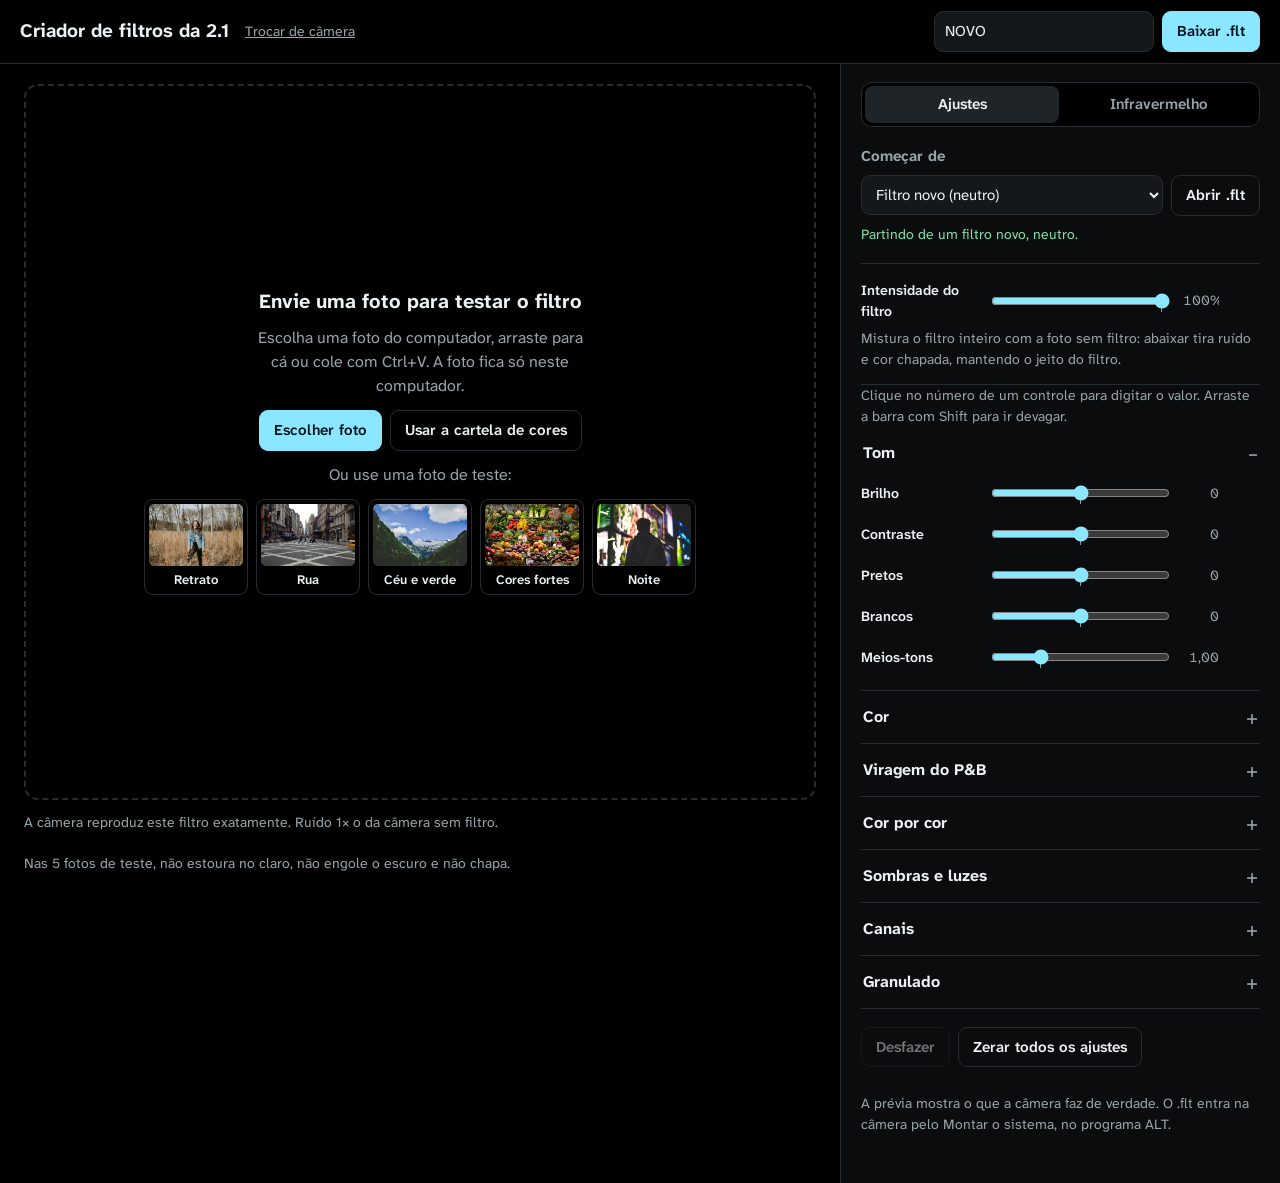
==== commit 0ef9389e: "Add files via upload" ====
--- a/criar.html
+++ b/criar.html
@@ -366,10 +366,10 @@
       <details><summary>Canais<span class="conta" data-conta="canais"></span></summary><div class="controles" data-grupo="canais">
         <p class="nota">Curva de cada canal, como os “Gamma” do JL Camera Tool. Abaixo de 1 escurece o canal, acima de 1 clareia.</p>
       </div></details>
-      <!-- escondido desde a revisao de 26/10/2026: nas duas cameras o grao e da posicao, no Montar o sistema, e este
-           valor nao e usado; ele continua indo no .flt (o do filtro de partida), para o JL Camera Tool -->
-      <details hidden><summary>Granulado<span class="conta" data-conta="grao"></span></summary><div class="controles" data-grupo="grao">
-        <p class="nota" id="nota-grao">Fica gravado no <code>.flt</code> e vale no JL Camera Tool e no firmware de teste do fabricante. Na ALT 2.1 o grão é da posição da roda (todas menos o F2) e este valor não é usado, por isso a prévia não o mostra.</p>
+      <!-- escondido na revisao de 26/10/2026 e de volta em 27/10/2026, a pedido. Nas duas cameras o grao e da posicao,
+           no Montar o sistema, e este valor nao e usado; ele vai no .flt, para o JL Camera Tool -->
+      <details><summary>Granulado<span class="conta" data-conta="grao"></span></summary><div class="controles" data-grupo="grao">
+        <p class="nota" id="nota-grao">A prévia mostra o grão como o JL Camera Tool. Ele fica gravado no <code>.flt</code> e vale no JL Camera Tool e no firmware de teste do fabricante. A ALT 2.1 não usa este valor: nela o grão é o da posição da roda (todas menos o F2).</p>
       </div></details>
       <div class="rodape-ajustes"><button type="button" class="leve" id="desfazer-filtro" disabled title="Volta o filtro ao passo anterior (Ctrl+Z)">Desfazer</button><button type="button" class="leve" id="zerar">Zerar todos os ajustes</button></div>
     </div>
@@ -446,7 +446,7 @@
   document.title = "Criador de filtros da 1.0";
   document.querySelector("h1").textContent = "Criador de filtros da 1.0";
   document.querySelectorAll('a[href="sistema.html"]').forEach((a) => { a.href = MONTADOR; });
-  $("nota-grao").innerHTML = "Fica gravado no <code>.flt</code> e vale no JL Camera Tool e no firmware de teste do fabricante. Na 1.0 o grão liga ou desliga em cada posição, no Montar o sistema, e este valor não é usado, por isso a prévia não o mostra.";
+  $("nota-grao").innerHTML = "A prévia mostra o grão como o JL Camera Tool. Ele fica gravado no <code>.flt</code> e vale no JL Camera Tool e no firmware de teste do fabricante. A 1.0 não usa este valor: nela o grão liga ou desliga em cada posição, no Montar o sistema.";
 }
 // No site (so o Criar filtros, publicado no GitHub: _scripts/montar_site_criador.js poe window.X10_SITE e tira os
 // filtros de fabrica): sem o "Usar na roda" e sem link para o Montar o sistema, que so existe no programa ALT. No alto,
@@ -458,6 +458,12 @@
   const trocar = document.createElement("a");
   trocar.href = "index.html"; trocar.className = "trocar-camera"; trocar.textContent = "Trocar de câmera";
   document.querySelector("h1").after(trocar);
+}
+// No Mac os atalhos sao com a tecla Command: os textos dizem ⌘V e ⌘Z no lugar de Ctrl+V e Ctrl+Z (o Ctrl+Z da
+// pagina ja aceita o Command; o ⌘V, no programa, vem do menu Editar que a ponte poe no Mac)
+if (/Mac/.test(navigator.platform || navigator.userAgent || "")) {
+  document.querySelectorAll(".vazio p").forEach((p) => { if (p.textContent.includes("Ctrl+V")) p.textContent = p.textContent.replace("Ctrl+V", "⌘V"); });
+  $("desfazer-filtro").title = $("desfazer-filtro").title.replace("Ctrl+Z", "⌘Z");
 }
 // matriz do sensor da camera (x1024): o .flt descreve o "visual" sobre ela; a camera grava .flt . sensor. A da 1.0 e a
 // da 2.1 com 1 ponto de diferenca em 4 numeros (a da 1.0 em 0x3AE84 do firmware dela, a da 2.1 no F3 de fabrica)
@@ -1285,7 +1291,7 @@
   return lo + (v - GAMA_F[lo]) / (GAMA_F[hi] - GAMA_F[lo]);
 });
 // A conta da camera para um canal de uma cor (luz linear 0..1023): matriz gravada, gama da camera e as 8 retas.
-// O grao do .flt fica de fora: na ALT 2.1 o grao e o da posicao da roda, nao o do arquivo.
+// O grao fica de fora daqui: o do Granulado entra depois, so na previa (graoDaFoto).
 function canal(L, lut, c, r, g, b) {
   let v = L[3 * c] * r + L[3 * c + 1] * g + L[3 * c + 2] * b;
   v = v < 0 ? 0 : v > 1023 ? 1023 : v;
@@ -1325,8 +1331,20 @@
   tela.width = Math.round(fonte.width * escala); tela.height = Math.round(fonte.height * escala);
   ctx.drawImage(fonte, 0, 0, tela.width, tela.height);
   foto = ctx.getImageData(0, 0, tela.width, tela.height);
-  ruidoFoto = null;
+  ruidoFoto = null; graoFoto = null;
   agendar();
+}
+// ---------- o Granulado na previa (desde 27/10/2026) ----------
+// A conta do JL Camera Tool (applyGrainLevelNoise): cada ponto ganha o mesmo valor nos 3 canais, sorteado entre -grao e
+// +grao. Aqui o sorteio fica o mesmo para a mesma foto, para o grao nao piscar a cada controle mexido. Na camera vale o
+// grao da posicao (Montar o sistema), nao este valor.
+let graoFoto = null;
+function graoDaFoto() {
+  if (graoFoto) return graoFoto;
+  const z = new Float32Array(foto.width * foto.height);
+  let s = 54321;
+  for (let p = 0; p < z.length; p++) { s = (Math.imul(s, 1103515245) + 12345) & 0x7fffffff; z[p] = (s / 0x40000000) - 1; }
+  return (graoFoto = z);
 }
 // ---------- pouca luz: o ruido do sensor, simulado ----------
 // Cada canal do sensor ganha um ruido aleatorio (sempre o mesmo para a mesma foto, para comparar), de desvio
@@ -1460,6 +1478,7 @@
     ctx.putImageData(saida, 0, 0);
     return;
   }
+  const grao = ver === "camera" ? A.grao : 0, gz = grao ? graoDaFoto() : null;   // so "Com o filtro" tem grao
   for (let i = 0, p = 0; i < d.length; i += 4, p += 3) {
     if (ver === "original" && !pouca) { o[i] = d[i]; o[i + 1] = d[i + 1]; o[i + 2] = d[i + 2]; o[i + 3] = 255; continue; }
     let r = LINEAR[d[i]], g = LINEAR[d[i + 1]], b = LINEAR[d[i + 2]];
@@ -1467,7 +1486,8 @@
       const s = RUIDO_BASE + RUIDO_RAIZ * Math.sqrt(Math.max(0, Y709[0] * r + Y709[1] * g + Y709[2] * b));
       r += s * z[p]; g += s * z[p + 1]; b += s * z[p + 2];
     }
-    o[i] = canal(M, T, 0, r, g, b); o[i + 1] = canal(M, T, 1, r, g, b); o[i + 2] = canal(M, T, 2, r, g, b);
+    const n = grao ? grao * gz[i >> 2] : 0;
+    o[i] = canal(M, T, 0, r, g, b) + n; o[i + 1] = canal(M, T, 1, r, g, b) + n; o[i + 2] = canal(M, T, 2, r, g, b) + n;
     o[i + 3] = 255;
   }
   ctx.putImageData(saida, 0, 0);
